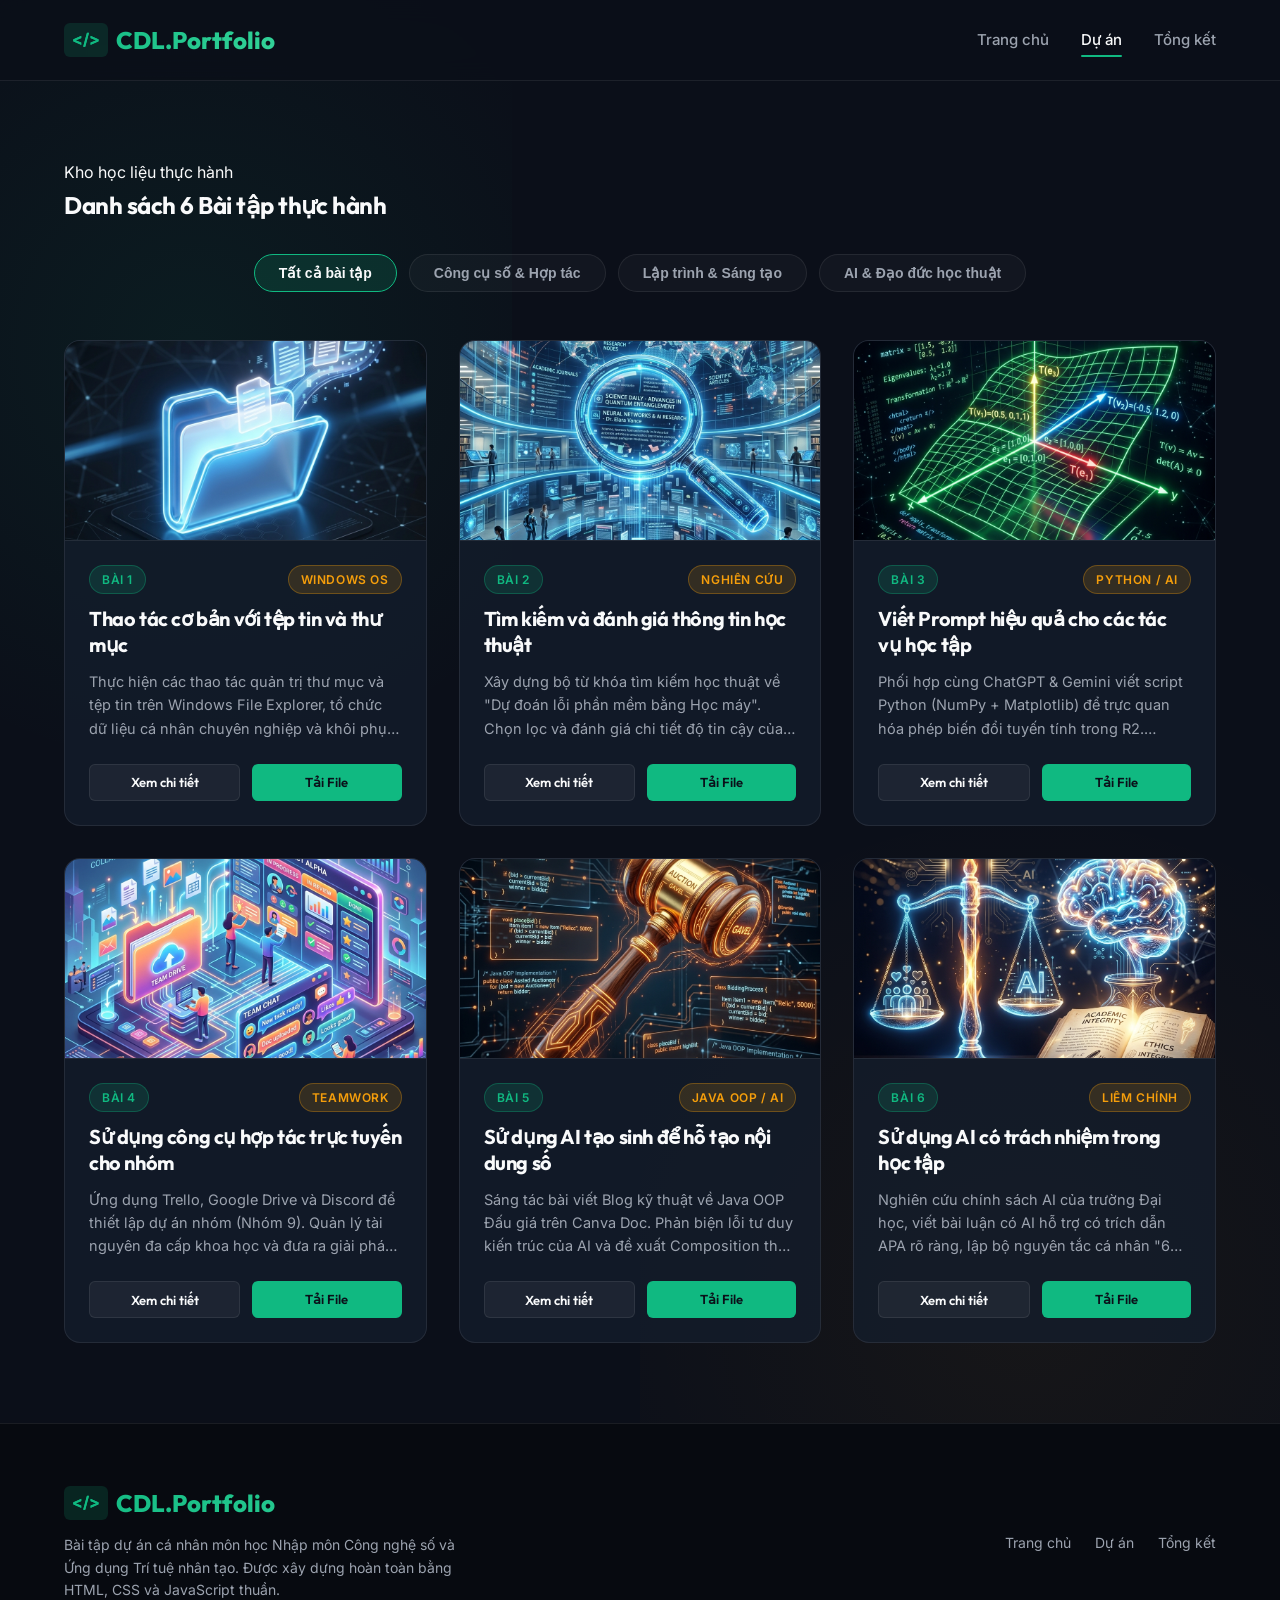
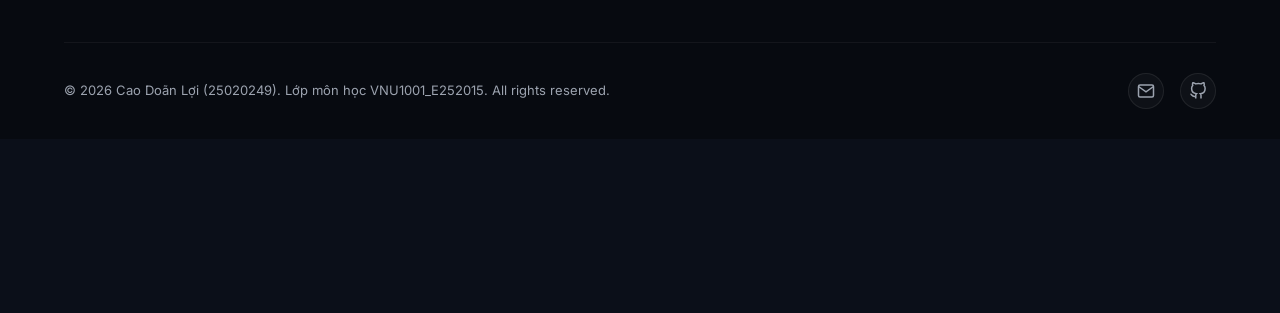
==== projects.html @ 329a2238 "Initial commit: Portfolio website" ====
<!DOCTYPE html>
<html lang="vi">
<head>
    <meta charset="UTF-8">
    <meta name="viewport" content="width=device-width, initial-scale=1.0">
    <title>Dự án & Bài tập thực hành | Cao Doãn Lợi</title>
    <meta name="description" content="Danh sách 6 bài tập thực hành môn Nhập môn Công nghệ số & Ứng dụng AI của sinh viên Cao Doãn Lợi. Xem tóm tắt quá trình, kết quả và tải file minh chứng.">
    <link rel="stylesheet" href="css/style.css">
    <link rel="stylesheet" href="css/responsive.css">
    <style>
        /* Specific Styles for Projects Page */
        .projects-header {
            padding: 60px 0 30px;
        }

        .filter-container {
            display: flex;
            justify-content: center;
            flex-wrap: wrap;
            gap: 12px;
            margin-bottom: 48px;
        }

        .filter-btn {
            background: rgba(255, 255, 255, 0.03);
            border: 1px solid var(--border-color);
            color: var(--text-muted);
            padding: 10px 24px;
            border-radius: 30px;
            font-size: 14px;
            font-weight: 600;
            cursor: pointer;
            transition: var(--transition-smooth);
        }

        .filter-btn:hover, .filter-btn.active {
            color: var(--text-main);
            background: var(--color-primary-glow);
            border-color: var(--color-primary);
        }

        .project-grid {
            margin-bottom: 60px;
        }

        .project-card {
            background: var(--bg-card);
            border: 1px solid var(--border-color);
            border-radius: 16px;
            overflow: hidden;
            display: flex;
            flex-direction: column;
            height: 100%;
            transition: var(--transition-smooth);
        }

        .project-card:hover {
            transform: translateY(-8px);
            border-color: rgba(255, 255, 255, 0.15);
            box-shadow: var(--shadow-premium);
        }

        .project-img-box {
            position: relative;
            width: 100%;
            height: 200px;
            overflow: hidden;
            border-bottom: 1px solid var(--border-color);
        }

        .project-img {
            width: 100%;
            height: 100%;
            object-fit: cover;
            transition: var(--transition-smooth);
        }

        .project-card:hover .project-img {
            transform: scale(1.05);
        }

        .project-body {
            padding: 24px;
            display: flex;
            flex-direction: column;
            flex-grow: 1;
        }

        .project-meta {
            display: flex;
            align-items: center;
            justify-content: space-between;
            margin-bottom: 12px;
        }

        .project-title {
            font-size: 20px;
            margin-bottom: 12px;
            line-height: 1.3;
        }

        .project-desc {
            color: var(--text-muted);
            font-size: 14.5px;
            margin-bottom: 24px;
            flex-grow: 1;
            display: -webkit-box;
            -webkit-line-clamp: 3;
            -webkit-box-orient: vertical;
            overflow: hidden;
        }

        .project-actions {
            display: flex;
            gap: 12px;
            margin-top: auto;
        }

        .project-actions .btn {
            flex: 1;
        }
    </style>
</head>
<body>

    <!-- Header / Nav -->
    <header class="header" id="header">
        <div class="container nav-container">
            <a href="index.html" class="logo">CDL.Portfolio</a>
            <button class="nav-toggle" id="navToggle" aria-label="Toggle Menu">
                <span></span>
                <span></span>
                <span></span>
            </button>
            <ul class="nav-menu" id="navMenu">
                <li><a href="index.html" class="nav-link">Trang chủ</a></li>
                <li><a href="projects.html" class="nav-link active">Dự án</a></li>
                <li><a href="reflection.html" class="nav-link">Tổng kết</a></li>
            </ul>
        </div>
    </header>

    <!-- Main Content -->
    <main>
        
        <!-- Header Section -->
        <section class="projects-header reveal active">
            <div class="container">
                <div class="section-header">
                    <span class="section-subtitle">Kho học liệu thực hành</span>
                    <h1 class="section-title">Danh sách 6 Bài tập thực hành</h1>
                </div>
            </div>
        </section>

        <!-- Projects Grid Section -->
        <section class="project-grid reveal active">
            <div class="container">
                
                <!-- Category Filter -->
                <div class="filter-container">
                    <button class="filter-btn active" data-filter="all">Tất cả bài tập</button>
                    <button class="filter-btn" data-filter="tools">Công cụ số & Hợp tác</button>
                    <button class="filter-btn" data-filter="programming">Lập trình & Sáng tạo</button>
                    <button class="filter-btn" data-filter="ai-ethics">AI & Đạo đức học thuật</button>
                </div>

                <!-- Projects Grid -->
                <div class="grid-3" id="projectsContainer">
                    
                    <!-- Card 1 -->
                    <div class="project-card" data-category="tools">
                        <div class="project-img-box">
                            <img src="assets/project-thumbnails/project1.png" alt="Thao tác tệp tin và thư mục" class="project-img">
                        </div>
                        <div class="project-body">
                            <div class="project-meta">
                                <span class="badge">Bài 1</span>
                                <span class="badge badge-secondary">Windows OS</span>
                            </div>
                            <h2 class="project-title">Thao tác cơ bản với tệp tin và thư mục</h2>
                            <p class="project-desc">Thực hiện các thao tác quản trị thư mục và tệp tin trên Windows File Explorer, tổ chức dữ liệu cá nhân chuyên nghiệp và khôi phục tệp từ Recycle Bin.</p>
                            <div class="project-actions">
                                <button class="btn btn-secondary btn-sm open-modal-btn" data-project="1">Xem chi tiết</button>
                                <a href="BT Cần nộp/BaiTap1_25020249_CaoDoanLoi.pdf" target="_blank" class="btn btn-primary btn-sm">Tải File</a>
                            </div>
                        </div>
                    </div>
                    
                    <!-- Card 2 -->
                    <div class="project-card" data-category="ai-ethics">
                        <div class="project-img-box">
                            <img src="assets/project-thumbnails/project2.png" alt="Tìm kiếm và đánh giá thông tin học thuật" class="project-img">
                        </div>
                        <div class="project-body">
                            <div class="project-meta">
                                <span class="badge">Bài 2</span>
                                <span class="badge badge-secondary">Nghiên cứu</span>
                            </div>
                            <h2 class="project-title">Tìm kiếm và đánh giá thông tin học thuật</h2>
                            <p class="project-desc">Xây dựng bộ từ khóa tìm kiếm học thuật về "Dự đoán lỗi phần mềm bằng Học máy". Chọn lọc và đánh giá chi tiết độ tin cậy của 11 tài liệu uy tín thuộc IEEE và ACM.</p>
                            <div class="project-actions">
                                <button class="btn btn-secondary btn-sm open-modal-btn" data-project="2">Xem chi tiết</button>
                                <a href="BT Cần nộp/Week3.4_Bai2_25020249_CaoDoanLoi.docx" download class="btn btn-primary btn-sm">Tải File</a>
                            </div>
                        </div>
                    </div>
                    
                    <!-- Card 3 -->
                    <div class="project-card" data-category="programming">
                        <div class="project-img-box">
                            <img src="assets/project-thumbnails/project3.png" alt="Viết Prompt hiệu quả cho các tác vụ học tập" class="project-img">
                        </div>
                        <div class="project-body">
                            <div class="project-meta">
                                <span class="badge">Bài 3</span>
                                <span class="badge badge-secondary">Python / AI</span>
                            </div>
                            <h2 class="project-title">Viết Prompt hiệu quả cho các tác vụ học tập</h2>
                            <p class="project-desc">Phối hợp cùng ChatGPT & Gemini viết script Python (NumPy + Matplotlib) để trực quan hóa phép biến đổi tuyến tính trong R2. Debug lỗi méo tỷ lệ khung hình đồ thị.</p>
                            <div class="project-actions">
                                <button class="btn btn-secondary btn-sm open-modal-btn" data-project="3">Xem chi tiết</button>
                                <a href="BT Cần nộp/Week5_6_Bai3_25020249_CaoDoanLoi.docx" download class="btn btn-primary btn-sm">Tải File</a>
                            </div>
                        </div>
                    </div>
                    
                    <!-- Card 4 -->
                    <div class="project-card" data-category="tools">
                        <div class="project-img-box">
                            <img src="assets/project-thumbnails/project4.png" alt="Sử dụng công cụ hợp tác trực tuyến cho dự án nhóm" class="project-img">
                        </div>
                        <div class="project-body">
                            <div class="project-meta">
                                <span class="badge">Bài 4</span>
                                <span class="badge badge-secondary">Teamwork</span>
                            </div>
                            <h2 class="project-title">Sử dụng công cụ hợp tác trực tuyến cho nhóm</h2>
                            <p class="project-desc">Ứng dụng Trello, Google Drive và Discord để thiết lập dự án nhóm (Nhóm 9). Quản lý tài nguyên đa cấp khoa học và đưa ra giải pháp giải quyết xung đột nhóm.</p>
                            <div class="project-actions">
                                <button class="btn btn-secondary btn-sm open-modal-btn" data-project="4">Xem chi tiết</button>
                                <a href="BT Cần nộp/Week7_8_Bai3_25020249_CaoDoanLoi.docx" download class="btn btn-primary btn-sm">Tải File</a>
                            </div>
                        </div>
                    </div>
                    
                    <!-- Card 5 -->
                    <div class="project-card" data-category="programming">
                        <div class="project-img-box">
                            <img src="assets/project-thumbnails/project5.png" alt="Sử dụng AI tạo sinh để hỗ trợ sáng tạo nội dung" class="project-img">
                        </div>
                        <div class="project-body">
                            <div class="project-meta">
                                <span class="badge">Bài 5</span>
                                <span class="badge badge-secondary">Java OOP / AI</span>
                            </div>
                            <h2 class="project-title">Sử dụng AI tạo sinh để hỗ tạo nội dung số</h2>
                            <p class="project-desc">Sáng tác bài viết Blog kỹ thuật về Java OOP Đấu giá trên Canva Doc. Phản biện lỗi tư duy kiến trúc của AI và đề xuất Composition thay vì Inheritance.</p>
                            <div class="project-actions">
                                <button class="btn btn-secondary btn-sm open-modal-btn" data-project="5">Xem chi tiết</button>
                                <a href="BT Cần nộp/Week9_10_Bai2_25020249_CaoDoanLoi.docx" download class="btn btn-primary btn-sm">Tải File</a>
                            </div>
                        </div>
                    </div>
                    
                    <!-- Card 6 -->
                    <div class="project-card" data-category="ai-ethics">
                        <div class="project-img-box">
                            <img src="assets/project-thumbnails/project6.png" alt="Sử dụng AI có trách nhiệm trong học tập và nghiên cứu" class="project-img">
                        </div>
                        <div class="project-body">
                            <div class="project-meta">
                                <span class="badge">Bài 6</span>
                                <span class="badge badge-secondary">Liêm chính</span>
                            </div>
                            <h2 class="project-title">Sử dụng AI có trách nhiệm trong học tập</h2>
                            <p class="project-desc">Nghiên cứu chính sách AI của trường Đại học, viết bài luận có AI hỗ trợ có trích dẫn APA rõ ràng, lập bộ nguyên tắc cá nhân "6 Không - 6 Có" khi dùng AI.</p>
                            <div class="project-actions">
                                <button class="btn btn-secondary btn-sm open-modal-btn" data-project="6">Xem chi tiết</button>
                                <a href="BT Cần nộp/Week11_12_Bai4_25020249_CaoDoanLoi.docx" download class="btn btn-primary btn-sm">Tải File</a>
                            </div>
                        </div>
                    </div>

                </div>
            </div>
        </section>

    </main>

    <!-- Modal Popup Container -->
    <div class="modal" id="projectModal">
        <div class="modal-content">
            <button class="modal-close" id="modalClose" aria-label="Close Modal">
                <svg width="20" height="20" viewBox="0 0 24 24" fill="none" stroke="currentColor" stroke-width="2"><line x1="18" y1="6" x2="6" y2="18"></line><line x1="6" y1="6" x2="18" y2="18"></line></svg>
            </button>
            <div class="modal-body" id="modalBody">
                <!-- Content injected dynamically via main.js -->
            </div>
        </div>
    </div>

    <!-- Footer -->
    <footer class="footer">
        <div class="container">
            <div class="footer-content">
                <div class="footer-logo-desc">
                    <a href="index.html" class="logo">CDL.Portfolio</a>
                    <p class="footer-desc">
                        Bài tập dự án cá nhân môn học Nhập môn Công nghệ số và Ứng dụng Trí tuệ nhân tạo. Được xây dựng hoàn toàn bằng HTML, CSS và JavaScript thuần.
                    </p>
                </div>
                <div class="footer-links">
                    <a href="index.html" class="footer-link">Trang chủ</a>
                    <a href="projects.html" class="footer-link">Dự án</a>
                    <a href="reflection.html" class="footer-link">Tổng kết</a>
                </div>
            </div>
            <div class="footer-bottom">
                <p>&copy; 2026 Cao Doãn Lợi (25020249). Lớp môn học VNU1001_E252015. All rights reserved.</p>
                <div class="footer-socials">
                    <a href="mailto:25020249@vnu.edu.vn" class="social-icon" title="Email VNU"><svg width="18" height="18" viewBox="0 0 24 24" fill="none" stroke="currentColor" stroke-width="2"><path d="M4 4h16c1.1 0 2 .9 2 2v12c0 1.1-.9 2-2 2H4c-1.1 0-2-.9-2-2V6c0-1.1.9-2 2-2z"></path><polyline points="22,6 12,13 2,6"></polyline></svg></a>
                    <a href="https://github.com/lloi-caoo" target="_blank" class="social-icon" title="Github"><svg width="18" height="18" viewBox="0 0 24 24" fill="none" stroke="currentColor" stroke-width="2"><path d="M9 19c-5 1.5-5-2.5-7-3m14 6v-3.87a3.37 3.37 0 0 0-.94-2.61c3.14-.35 6.44-1.54 6.44-7A5.44 5.44 0 0 0 20 4.77 5.07 5.07 0 0 0 19.91 1S18.73.65 16 2.48a13.38 13.38 0 0 0-7 0C6.27.65 5.09 1 5.09 1A5.07 5.07 0 0 0 5 4.77a5.44 5.44 0 0 0-1.5 3.78c0 5.42 3.3 6.61 6.44 7A3.37 3.37 0 0 0 9 18.13V22"></path></svg></a>
                </div>
            </div>
        </div>
    </footer>

    <script src="js/main.js"></script>
    <script>
        // Trigger reveal animation on load
        window.addEventListener('DOMContentLoaded', () => {
            const reveals = document.querySelectorAll('.reveal');
            reveals.forEach(el => el.classList.add('active'));
        });
    </script>
</body>
</html>
---- css/style.css ----
@import url('https://fonts.googleapis.com/css2?family=Inter:wght@300;400;500;600;700&family=Outfit:wght@300;400;500;600;700;800&display=swap');

:root {
    --bg-main: #0b0f19;
    --bg-surface: #111827;
    --bg-card: rgba(21, 30, 46, 0.7);
    --border-color: rgba(255, 255, 255, 0.08);
    --color-primary: #10b981; /* Emerald */
    --color-primary-glow: rgba(16, 185, 129, 0.15);
    --color-secondary: #f59e0b; /* Amber */
    --color-secondary-glow: rgba(245, 158, 11, 0.15);
    --text-main: #f9fafb;
    --text-muted: #9ca3af;
    --font-heading: 'Outfit', sans-serif;
    --font-body: 'Inter', sans-serif;
    --transition-smooth: all 0.3s cubic-bezier(0.4, 0, 0.2, 1);
    --shadow-premium: 0 10px 30px -10px rgba(0, 0, 0, 0.5);
    --shadow-glow: 0 0 20px rgba(16, 185, 129, 0.2);
}

* {
    margin: 0;
    padding: 0;
    box-sizing: border-box;
}

html {
    scroll-behavior: smooth;
    overflow-x: hidden;
}

body {
    background-color: var(--bg-main);
    color: var(--text-main);
    font-family: var(--font-body);
    line-height: 1.6;
    overflow-x: hidden;
    position: relative;
}

/* Background Gradients */
body::before {
    content: '';
    position: absolute;
    top: -10%;
    left: -10%;
    width: 50%;
    height: 60%;
    background: radial-gradient(circle, rgba(16, 185, 129, 0.08) 0%, transparent 70%);
    z-index: -1;
    pointer-events: none;
}

body::after {
    content: '';
    position: absolute;
    bottom: -10%;
    right: -10%;
    width: 60%;
    height: 70%;
    background: radial-gradient(circle, rgba(245, 158, 11, 0.05) 0%, transparent 70%);
    z-index: -1;
    pointer-events: none;
}

/* Custom Scrollbar */
::-webkit-scrollbar {
    width: 8px;
}
::-webkit-scrollbar-track {
    background: var(--bg-main);
}
::-webkit-scrollbar-thumb {
    background: #1f2937;
    border-radius: 4px;
}
::-webkit-scrollbar-thumb:hover {
    background: var(--color-primary);
}

/* Typography */
h1, h2, h3, h4, h5, h6 {
    font-family: var(--font-heading);
    font-weight: 700;
    letter-spacing: -0.02em;
    color: var(--text-main);
}

a {
    color: inherit;
    text-decoration: none;
    transition: var(--transition-smooth);
}

/* Container */
.container {
    max-width: 1200px;
    margin: 0 auto;
    padding: 0 24px;
}

/* Header & Navbar */
.header {
    position: fixed;
    top: 0;
    left: 0;
    width: 100%;
    z-index: 1000;
    background: rgba(11, 15, 25, 0.75);
    backdrop-filter: blur(12px);
    -webkit-backdrop-filter: blur(12px);
    border-bottom: 1px solid var(--border-color);
    transition: var(--transition-smooth);
}

.header.scrolled {
    padding: 12px 0;
    background: rgba(11, 15, 25, 0.9);
    box-shadow: var(--shadow-premium);
}

.nav-container {
    display: flex;
    justify-content: space-between;
    align-items: center;
    height: 80px;
    transition: var(--transition-smooth);
}

.header.scrolled .nav-container {
    height: 60px;
}

.logo {
    font-family: var(--font-heading);
    font-size: 24px;
    font-weight: 800;
    background: linear-gradient(135deg, var(--color-primary) 0%, #34d399 100%);
    -webkit-background-clip: text;
    -webkit-text-fill-color: transparent;
    display: flex;
    align-items: center;
    gap: 8px;
}

.logo::before {
    content: '</>';
    font-family: var(--font-body);
    font-size: 16px;
    font-weight: 700;
    color: var(--color-primary);
    background: var(--color-primary-glow);
    padding: 4px 8px;
    border-radius: 6px;
    -webkit-text-fill-color: var(--color-primary);
}

.nav-menu {
    display: flex;
    list-style: none;
    gap: 32px;
}

.nav-link {
    font-size: 15px;
    font-weight: 500;
    color: var(--text-muted);
    position: relative;
    padding: 8px 0;
}

.nav-link:hover, .nav-link.active {
    color: var(--text-main);
}

.nav-link::after {
    content: '';
    position: absolute;
    bottom: 0;
    left: 0;
    width: 0;
    height: 2px;
    background: var(--color-primary);
    transition: var(--transition-smooth);
    border-radius: 2px;
}

.nav-link:hover::after, .nav-link.active::after {
    width: 100%;
}

.nav-toggle {
    display: none;
    background: none;
    border: none;
    cursor: pointer;
    padding: 4px;
}

.nav-toggle span {
    display: block;
    width: 24px;
    height: 2px;
    background-color: var(--text-main);
    margin: 6px 0;
    transition: var(--transition-smooth);
}

/* Buttons */
.btn {
    display: inline-flex;
    align-items: center;
    justify-content: center;
    gap: 8px;
    padding: 12px 28px;
    border-radius: 8px;
    font-family: var(--font-heading);
    font-weight: 600;
    font-size: 15px;
    cursor: pointer;
    transition: var(--transition-smooth);
    border: none;
}

.btn-primary {
    background: var(--color-primary);
    color: #0b0f19;
}

.btn-primary:hover {
    background: #34d399;
    box-shadow: var(--shadow-glow);
    transform: translateY(-2px);
}

.btn-secondary {
    background: rgba(255, 255, 255, 0.05);
    color: var(--text-main);
    border: 1px solid var(--border-color);
}

.btn-secondary:hover {
    background: rgba(255, 255, 255, 0.1);
    transform: translateY(-2px);
    border-color: rgba(255, 255, 255, 0.2);
}

.btn-sm {
    padding: 8px 16px;
    font-size: 13px;
    border-radius: 6px;
}

/* Badge */
.badge {
    display: inline-block;
    padding: 4px 12px;
    background: var(--color-primary-glow);
    color: var(--color-primary);
    border: 1px solid rgba(16, 185, 129, 0.3);
    border-radius: 30px;
    font-size: 12px;
    font-weight: 600;
    text-transform: uppercase;
    letter-spacing: 0.05em;
}

.badge-secondary {
    background: var(--color-secondary-glow);
    color: var(--color-secondary);
    border: 1px solid rgba(245, 158, 11, 0.3);
}

/* Main Layout Padding */
main {
    padding-top: 100px;
}

/* Footer */
.footer {
    background: #070a10;
    border-top: 1px solid var(--border-color);
    padding: 60px 0 30px;
    margin-top: 80px;
}

.footer-content {
    display: flex;
    justify-content: space-between;
    align-items: center;
    flex-wrap: wrap;
    gap: 24px;
    margin-bottom: 40px;
}

.footer-logo-desc {
    max-width: 400px;
}

.footer-desc {
    color: var(--text-muted);
    font-size: 14px;
    margin-top: 12px;
}

.footer-links {
    display: flex;
    gap: 24px;
}

.footer-link {
    color: var(--text-muted);
    font-size: 14px;
}

.footer-link:hover {
    color: var(--color-primary);
}

.footer-bottom {
    display: flex;
    justify-content: space-between;
    align-items: center;
    border-top: 1px solid rgba(255, 255, 255, 0.05);
    padding-top: 30px;
    font-size: 13px;
    color: var(--text-muted);
}

.footer-socials {
    display: flex;
    gap: 16px;
}

.social-icon {
    display: flex;
    align-items: center;
    justify-content: center;
    width: 36px;
    height: 36px;
    background: rgba(255, 255, 255, 0.03);
    border: 1px solid var(--border-color);
    border-radius: 50px;
    color: var(--text-muted);
}

.social-icon:hover {
    color: var(--color-primary);
    background: var(--color-primary-glow);
    border-color: var(--color-primary);
    transform: translateY(-2px);
}

/* Modal Popup */
.modal {
    position: fixed;
    top: 0;
    left: 0;
    width: 100%;
    height: 100%;
    z-index: 2000;
    background: rgba(7, 10, 16, 0.85);
    backdrop-filter: blur(8px);
    display: flex;
    align-items: center;
    justify-content: center;
    opacity: 0;
    pointer-events: none;
    transition: var(--transition-smooth);
}

.modal.active {
    opacity: 1;
    pointer-events: all;
}

.modal-content {
    background: var(--bg-surface);
    border: 1px solid var(--border-color);
    border-radius: 16px;
    width: 90%;
    max-width: 800px;
    max-height: 85vh;
    overflow-y: auto;
    position: relative;
    box-shadow: var(--shadow-premium);
    transform: scale(0.9);
    transition: var(--transition-smooth);
    padding: 32px;
}

.modal.active .modal-content {
    transform: scale(1);
}

.modal-close {
    position: absolute;
    top: 20px;
    right: 20px;
    background: rgba(255, 255, 255, 0.05);
    border: 1px solid var(--border-color);
    width: 36px;
    height: 36px;
    border-radius: 50%;
    display: flex;
    align-items: center;
    justify-content: center;
    cursor: pointer;
    color: var(--text-muted);
    transition: var(--transition-smooth);
}

.modal-close:hover {
    color: var(--text-main);
    background: rgba(255, 255, 255, 0.1);
}

.modal-body {
    margin-top: 16px;
}

.modal-header-desc {
    display: flex;
    align-items: center;
    gap: 12px;
    margin-bottom: 8px;
}

.modal-title {
    font-size: 28px;
    line-height: 1.3;
}

.modal-section {
    margin-top: 24px;
    border-top: 1px solid rgba(255, 255, 255, 0.05);
    padding-top: 20px;
}

.modal-section-title {
    font-size: 18px;
    color: var(--color-primary);
    margin-bottom: 12px;
    display: flex;
    align-items: center;
    gap: 8px;
}

.modal-section-title::before {
    content: '';
    display: inline-block;
    width: 6px;
    height: 6px;
    background: var(--color-primary);
    border-radius: 50%;
}

.modal-file-list {
    margin-left: 20px;
    margin-bottom: 16px;
}

.modal-file-item {
    font-size: 14px;
    margin-bottom: 6px;
    color: var(--text-muted);
}

.code-snippet {
    background: #090c15;
    border: 1px solid rgba(255, 255, 255, 0.05);
    border-radius: 8px;
    padding: 16px;
    font-family: monospace;
    font-size: 13.5px;
    color: #e5e7eb;
    overflow-x: auto;
    margin: 12px 0;
}

.table-responsive {
    width: 100%;
    overflow-x: auto;
    margin: 16px 0;
    border: 1px solid var(--border-color);
    border-radius: 8px;
}

.modal-table {
    width: 100%;
    border-collapse: collapse;
    font-size: 13.5px;
    text-align: left;
}

.modal-table th, .modal-table td {
    padding: 12px 16px;
    border-bottom: 1px solid rgba(255, 255, 255, 0.05);
}

.modal-table th {
    background: rgba(255, 255, 255, 0.02);
    color: var(--text-main);
    font-weight: 600;
}

.modal-table tr:last-child td {
    border-bottom: none;
}

.modal-table td {
    color: var(--text-muted);
}

.modal-img-container {
    width: 100%;
    border-radius: 8px;
    overflow: hidden;
    margin: 16px 0;
    border: 1px solid var(--border-color);
}

.modal-img {
    width: 100%;
    height: auto;
    display: block;
}

/* CSS Grid layout standard for pages */
.grid-2 {
    display: grid;
    grid-template-columns: repeat(2, 1fr);
    gap: 48px;
    align-items: center;
}

.grid-3 {
    display: grid;
    grid-template-columns: repeat(3, 1fr);
    gap: 32px;
}

/* Animations helper */
.reveal {
    opacity: 0;
    transform: translateY(30px);
    transition: opacity 0.8s ease, transform 0.8s ease;
}

.reveal.active {
    opacity: 1;
    transform: translateY(0);
}

/* Proof Gallery for Modal */
.proof-gallery {
    display: grid;
    grid-template-columns: repeat(2, 1fr);
    gap: 16px;
    margin: 16px 0;
}

.proof-item {
    background: rgba(255, 255, 255, 0.02);
    border: 1px solid var(--border-color);
    border-radius: 8px;
    overflow: hidden;
    display: flex;
    flex-direction: column;
    transition: var(--transition-smooth);
}

.proof-item:hover {
    border-color: rgba(255, 255, 255, 0.15);
    transform: scale(1.02);
}

.proof-img-container {
    width: 100%;
    height: 180px;
    overflow: hidden;
    border-bottom: 1px solid var(--border-color);
}

.proof-img-container img {
    width: 100%;
    height: 100%;
    object-fit: cover;
}

.proof-caption {
    font-size: 13px;
    color: var(--text-muted);
    padding: 8px 12px;
    text-align: center;
    background: rgba(0, 0, 0, 0.2);
    flex-grow: 1;
    display: flex;
    align-items: center;
    justify-content: center;
}

@media (max-width: 600px) {
    .proof-gallery {
        grid-template-columns: 1fr;
    }
    .proof-img-container {
        height: 150px;
    }
}

/* Original Docx Content Formatting */
.docx-original-content {
    color: var(--text-muted);
    font-size: 14.5px;
    line-height: 1.7;
    text-align: justify;
}

.docx-original-content p {
    margin-bottom: 16px;
}

.docx-original-content h1, 
.docx-original-content h2, 
.docx-original-content h3, 
.docx-original-content h4 {
    color: var(--text-main);
    margin-top: 28px;
    margin-bottom: 12px;
}

.docx-original-content h1 { font-size: 24px; border-bottom: 1px solid var(--border-color); padding-bottom: 8px; }
.docx-original-content h2 { font-size: 20px; color: var(--color-primary); }
.docx-original-content h3 { font-size: 17px; }
.docx-original-content h4 { font-size: 15px; }

.docx-original-content ul, 
.docx-original-content ol {
    margin-bottom: 16px;
    padding-left: 24px;
}

.docx-original-content li {
    margin-bottom: 8px;
}

.docx-original-content code {
    background: rgba(255, 255, 255, 0.05);
    padding: 2px 6px;
    border-radius: 4px;
    font-family: monospace;
    font-size: 13.5px;
    color: var(--color-secondary);
}

.docx-original-content a {
    color: var(--color-primary);
    text-decoration: underline;
}

.docx-original-content a:hover {
    color: #34d399;
}

/* PDF Page Container styles */
.pdf-viewer-container {
    display: flex;
    flex-direction: column;
    gap: 24px;
    align-items: center;
    background: rgba(0, 0, 0, 0.2);
    padding: 24px;
    border-radius: 12px;
    border: 1px solid var(--border-color);
}

.pdf-page-container {
    width: 100%;
    max-width: 680px;
    background-color: #ffffff;
    box-shadow: 0 4px 20px rgba(0, 0, 0, 0.4);
    border-radius: 4px;
    overflow: hidden;
    line-height: 0;
}

.pdf-page {
    width: 100%;
    height: auto;
    display: block;
    margin: 0 !important;
    border-radius: 0 !important;
    border: none !important;
}

/* Print Styles for PDF Generation */
@media print {
    :root {
        --bg-main: #0b0f19 !important;
        --bg-surface: #111827 !important;
        --bg-card: rgba(21, 30, 46, 0.9) !important;
        --text-main: #f9fafb !important;
        --text-muted: #9ca3af !important;
    }
    
    html, body {
        background-color: #0b0f19 !important;
        color: #f9fafb !important;
        -webkit-print-color-adjust: exact !important;
        print-color-adjust: exact !important;
    }
    
    * {
        -webkit-print-color-adjust: exact !important;
        print-color-adjust: exact !important;
    }
    
    @page {
        size: A4;
        margin: 0; /* Removes browser-added header/footer */
    }
    
    body {
        padding: 2cm 1.5cm; /* Custom margins inside the printed PDF page */
    }
    
    .header {
        position: absolute !important; /* Stop fixed position overlay issues */
        top: 0;
        left: 0;
        width: 100%;
    }
    
    .nav-toggle, .btn-primary svg {
        display: none !important; /* Hide interactive icons from print */
    }
    
    main {
        padding-top: 40px !important;
    }
    
    .footer {
        page-break-before: avoid;
    }
}
---- css/responsive.css ----
/* Responsive Design */

@media (max-width: 1024px) {
    .grid-2 {
        gap: 32px;
    }
    
    .grid-3 {
        grid-template-columns: repeat(2, 1fr);
        gap: 24px;
    }
}

@media (max-width: 768px) {
    /* Navbar Mobile */
    .nav-toggle {
        display: block;
        z-index: 1001;
    }

    .nav-menu {
        position: fixed;
        top: 0;
        right: -100%;
        width: 280px;
        height: 100vh;
        background: rgba(11, 15, 25, 0.95);
        backdrop-filter: blur(16px);
        -webkit-backdrop-filter: blur(16px);
        border-left: 1px solid var(--border-color);
        flex-direction: column;
        justify-content: center;
        align-items: center;
        gap: 40px;
        transition: var(--transition-smooth);
        box-shadow: var(--shadow-premium);
        z-index: 1000;
    }

    .nav-menu.active {
        right: 0;
    }

    .nav-toggle.active span:nth-child(1) {
        transform: rotate(45deg) translate(6px, 6px);
    }

    .nav-toggle.active span:nth-child(2) {
        opacity: 0;
    }

    .nav-toggle.active span:nth-child(3) {
        transform: rotate(-45deg) translate(5px, -5px);
    }

    /* Grid Adjustments */
    .grid-2 {
        grid-template-columns: 1fr;
        gap: 40px;
    }

    .grid-3 {
        grid-template-columns: 1fr;
        gap: 30px;
    }

    /* Modal Adjustments */
    .modal-content {
        padding: 24px 16px;
        width: 95%;
        max-height: 90vh;
    }

    .modal-title {
        font-size: 22px;
    }

    /* Footer Adjustments */
    .footer-content {
        flex-direction: column;
        align-items: flex-start;
        gap: 32px;
    }

    .footer-bottom {
        flex-direction: column;
        gap: 16px;
        align-items: flex-start;
        text-align: left;
    }
}

@media (max-width: 480px) {
    .container {
        padding: 0 16px;
    }

    main {
        padding-top: 80px;
    }

    .btn {
        width: 100%;
    }

    .btn-sm {
        width: auto;
    }
}
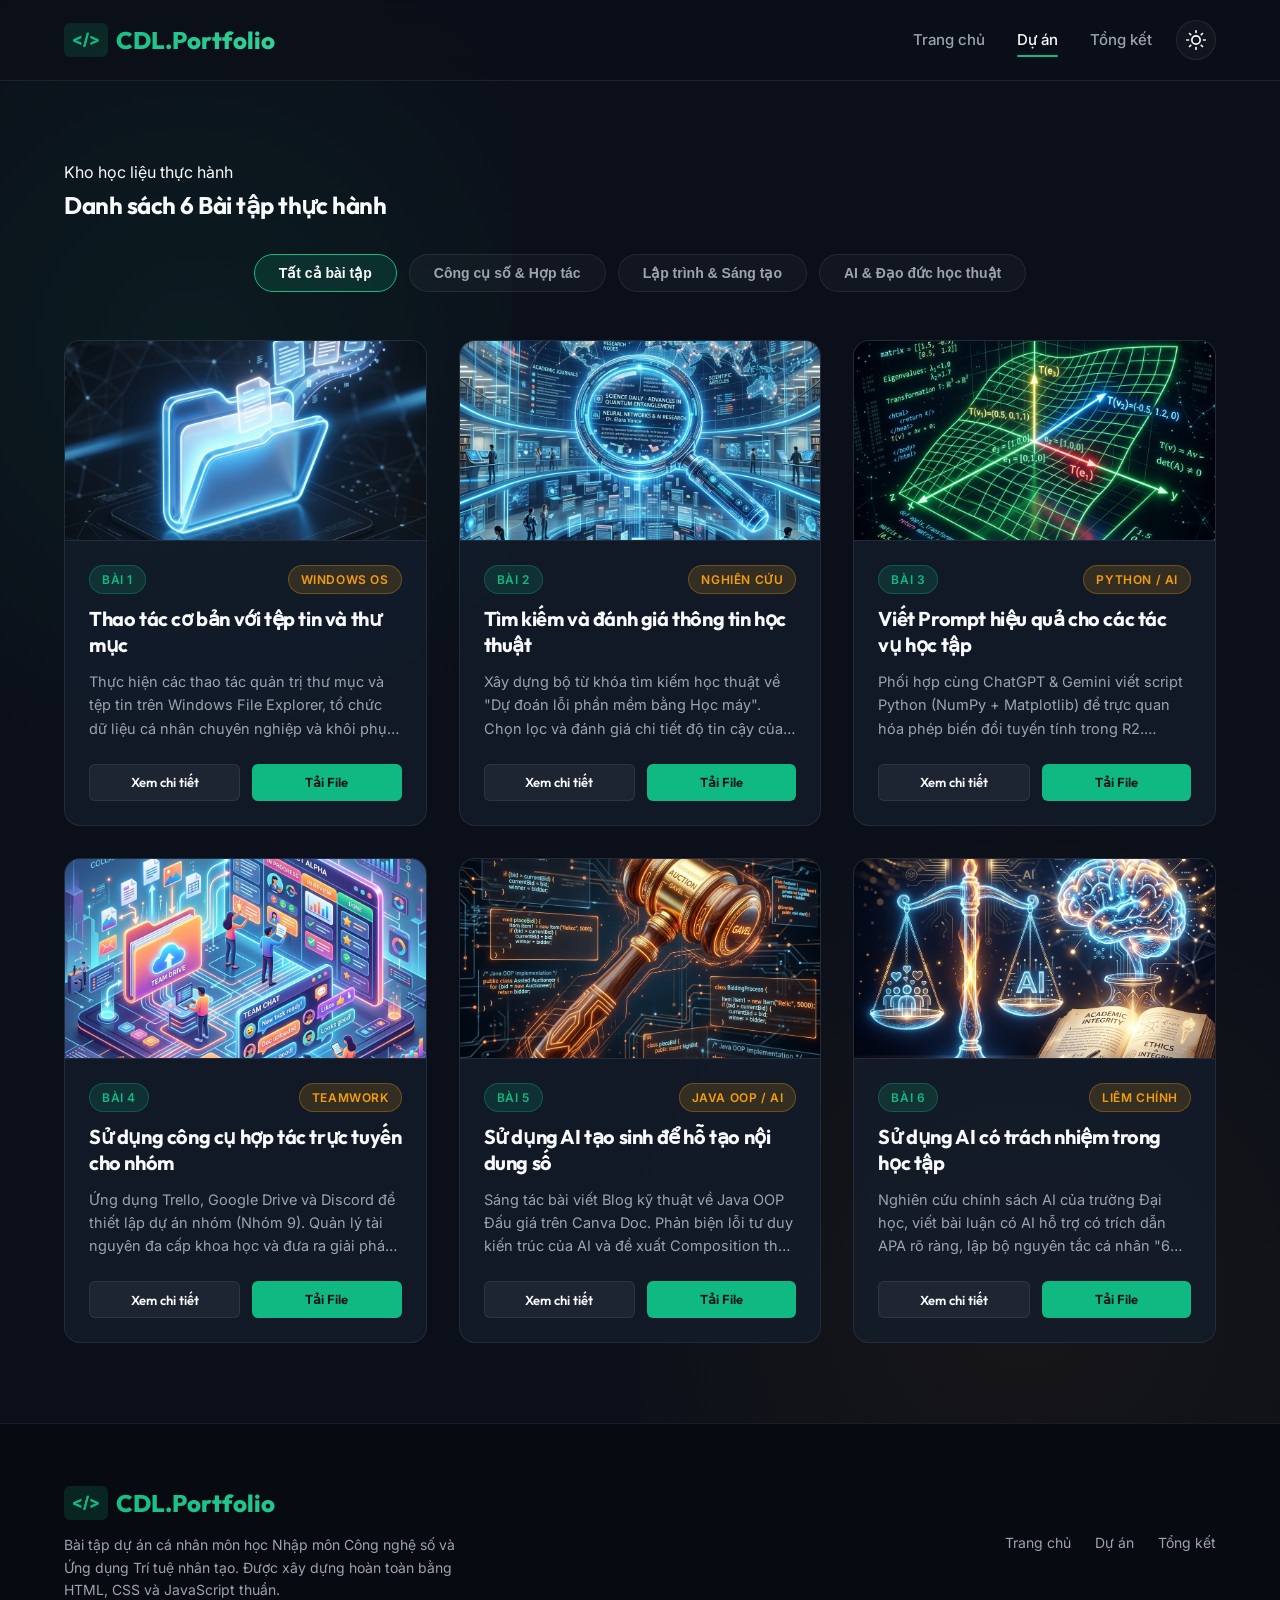
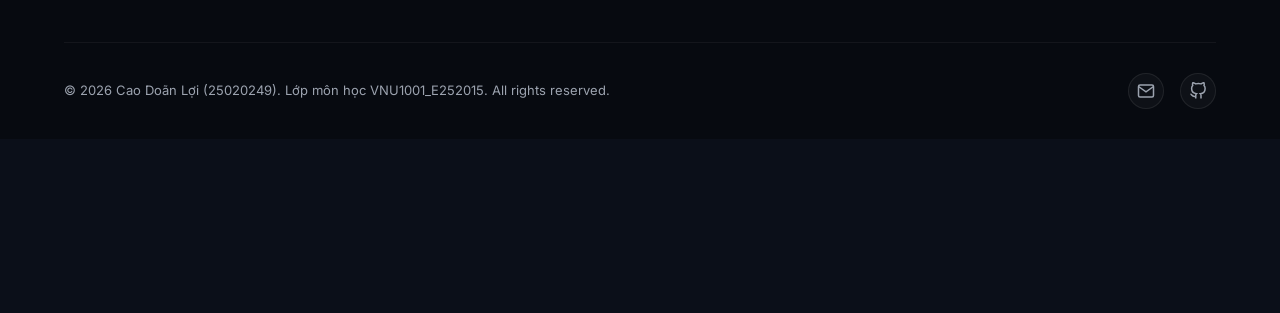
==== commit 1d2ae121: "update" ====
--- a/projects.html
+++ b/projects.html
@@ -120,6 +120,12 @@
             flex: 1;
         }
     </style>
+    <script>
+        // Apply theme immediately to prevent flashing
+        if (localStorage.getItem('theme') === 'light') {
+            document.documentElement.classList.add('light-theme');
+        }
+    </script>
 </head>
 <body>
 
@@ -127,16 +133,22 @@
     <header class="header" id="header">
         <div class="container nav-container">
             <a href="index.html" class="logo">CDL.Portfolio</a>
-            <button class="nav-toggle" id="navToggle" aria-label="Toggle Menu">
-                <span></span>
-                <span></span>
-                <span></span>
-            </button>
-            <ul class="nav-menu" id="navMenu">
-                <li><a href="index.html" class="nav-link">Trang chủ</a></li>
-                <li><a href="projects.html" class="nav-link active">Dự án</a></li>
-                <li><a href="reflection.html" class="nav-link">Tổng kết</a></li>
-            </ul>
+            <div class="nav-right">
+                <ul class="nav-menu" id="navMenu">
+                    <li><a href="index.html" class="nav-link">Trang chủ</a></li>
+                    <li><a href="projects.html" class="nav-link active">Dự án</a></li>
+                    <li><a href="reflection.html" class="nav-link">Tổng kết</a></li>
+                </ul>
+                <button class="theme-toggle" id="themeToggle" aria-label="Toggle Theme">
+                    <svg class="sun-icon" viewBox="0 0 24 24"><circle cx="12" cy="12" r="5"></circle><line x1="12" y1="1" x2="12" y2="3"></line><line x1="12" y1="21" x2="12" y2="23"></line><line x1="4.22" y1="4.22" x2="5.64" y2="5.64"></line><line x1="18.36" y1="18.36" x2="19.78" y2="19.78"></line><line x1="1" y1="12" x2="3" y2="12"></line><line x1="21" y1="12" x2="23" y2="12"></line><line x1="4.22" y1="19.78" x2="5.64" y2="18.36"></line><line x1="18.36" y1="5.64" x2="19.78" y2="4.22"></line></svg>
+                    <svg class="moon-icon" viewBox="0 0 24 24"><path d="M21 12.79A9 9 0 1 1 11.21 3 7 7 0 0 0 21 12.79z"></path></svg>
+                </button>
+                <button class="nav-toggle" id="navToggle" aria-label="Toggle Menu">
+                    <span></span>
+                    <span></span>
+                    <span></span>
+                </button>
+            </div>
         </div>
     </header>
 
--- a/css/style.css
+++ b/css/style.css
@@ -745,5 +745,146 @@
     }
 }
 
-
-
+/* Light Mode Theme */
+html.light-theme,
+body.light-theme {
+    --bg-main: #f3f4f6;
+    --bg-surface: #ffffff;
+    --bg-card: rgba(255, 255, 255, 0.8);
+    --border-color: rgba(0, 0, 0, 0.08);
+    --text-main: #1f2937;
+    --text-muted: #4b5563;
+    --shadow-premium: 0 10px 30px -10px rgba(0, 0, 0, 0.06);
+    --color-primary-glow: rgba(16, 185, 129, 0.08);
+    --color-secondary-glow: rgba(245, 158, 11, 0.08);
+}
+
+body.light-theme::before {
+    background: radial-gradient(circle, rgba(16, 185, 129, 0.05) 0%, transparent 70%);
+}
+
+body.light-theme::after {
+    background: radial-gradient(circle, rgba(245, 158, 11, 0.04) 0%, transparent 70%);
+}
+
+body.light-theme .header {
+    background: rgba(243, 244, 246, 0.8) !important;
+}
+
+body.light-theme .header.scrolled {
+    background: rgba(243, 244, 246, 0.95) !important;
+}
+
+body.light-theme .nav-menu {
+    background: rgba(243, 244, 246, 0.98) !important;
+}
+
+body.light-theme .btn-secondary {
+    background: rgba(0, 0, 0, 0.04);
+}
+
+body.light-theme .btn-secondary:hover {
+    background: rgba(0, 0, 0, 0.08);
+    border-color: rgba(0, 0, 0, 0.15);
+}
+
+body.light-theme .timeline::before {
+    background: rgba(0, 0, 0, 0.08) !important;
+}
+
+body.light-theme .timeline-dot {
+    background: var(--bg-main) !important;
+    border-color: rgba(0, 0, 0, 0.1) !important;
+}
+
+body.light-theme ::-webkit-scrollbar-track {
+    background: var(--bg-main);
+}
+
+body.light-theme ::-webkit-scrollbar-thumb {
+    background: #d1d5db;
+}
+
+body.light-theme ::-webkit-scrollbar-thumb:hover {
+    background: var(--color-primary);
+}
+
+/* Nav Right Wrapper & Theme Toggle button styles */
+.nav-right {
+    display: flex;
+    align-items: center;
+    gap: 24px;
+}
+
+.theme-toggle {
+    background: rgba(255, 255, 255, 0.03);
+    border: 1px solid var(--border-color);
+    width: 40px;
+    height: 40px;
+    border-radius: 50%;
+    display: flex;
+    align-items: center;
+    justify-content: center;
+    cursor: pointer;
+    color: var(--text-main);
+    transition: var(--transition-smooth);
+    position: relative;
+    overflow: hidden;
+}
+
+.theme-toggle:hover {
+    background: rgba(255, 255, 255, 0.08);
+    border-color: var(--color-primary);
+    transform: scale(1.05);
+}
+
+.theme-toggle svg {
+    width: 20px;
+    height: 20px;
+    fill: none;
+    stroke: currentColor;
+    stroke-width: 2;
+    stroke-linecap: round;
+    stroke-linejoin: round;
+    transition: var(--transition-smooth);
+    position: absolute;
+}
+
+body:not(.light-theme) .theme-toggle .sun-icon {
+    transform: translateY(0) rotate(0);
+    opacity: 1;
+}
+
+body:not(.light-theme) .theme-toggle .moon-icon {
+    transform: translateY(40px) rotate(90deg);
+    opacity: 0;
+}
+
+body.light-theme .theme-toggle .sun-icon {
+    transform: translateY(-40px) rotate(-90deg);
+    opacity: 0;
+}
+
+body.light-theme .theme-toggle .moon-icon {
+    transform: translateY(0) rotate(0);
+    opacity: 1;
+}
+
+body.light-theme .theme-toggle {
+    background: rgba(0, 0, 0, 0.03);
+    color: var(--text-main);
+}
+
+body.light-theme .theme-toggle:hover {
+    background: rgba(0, 0, 0, 0.06);
+}
+
+@media (max-width: 768px) {
+    .nav-right {
+        gap: 16px;
+    }
+}
+
+
+
+
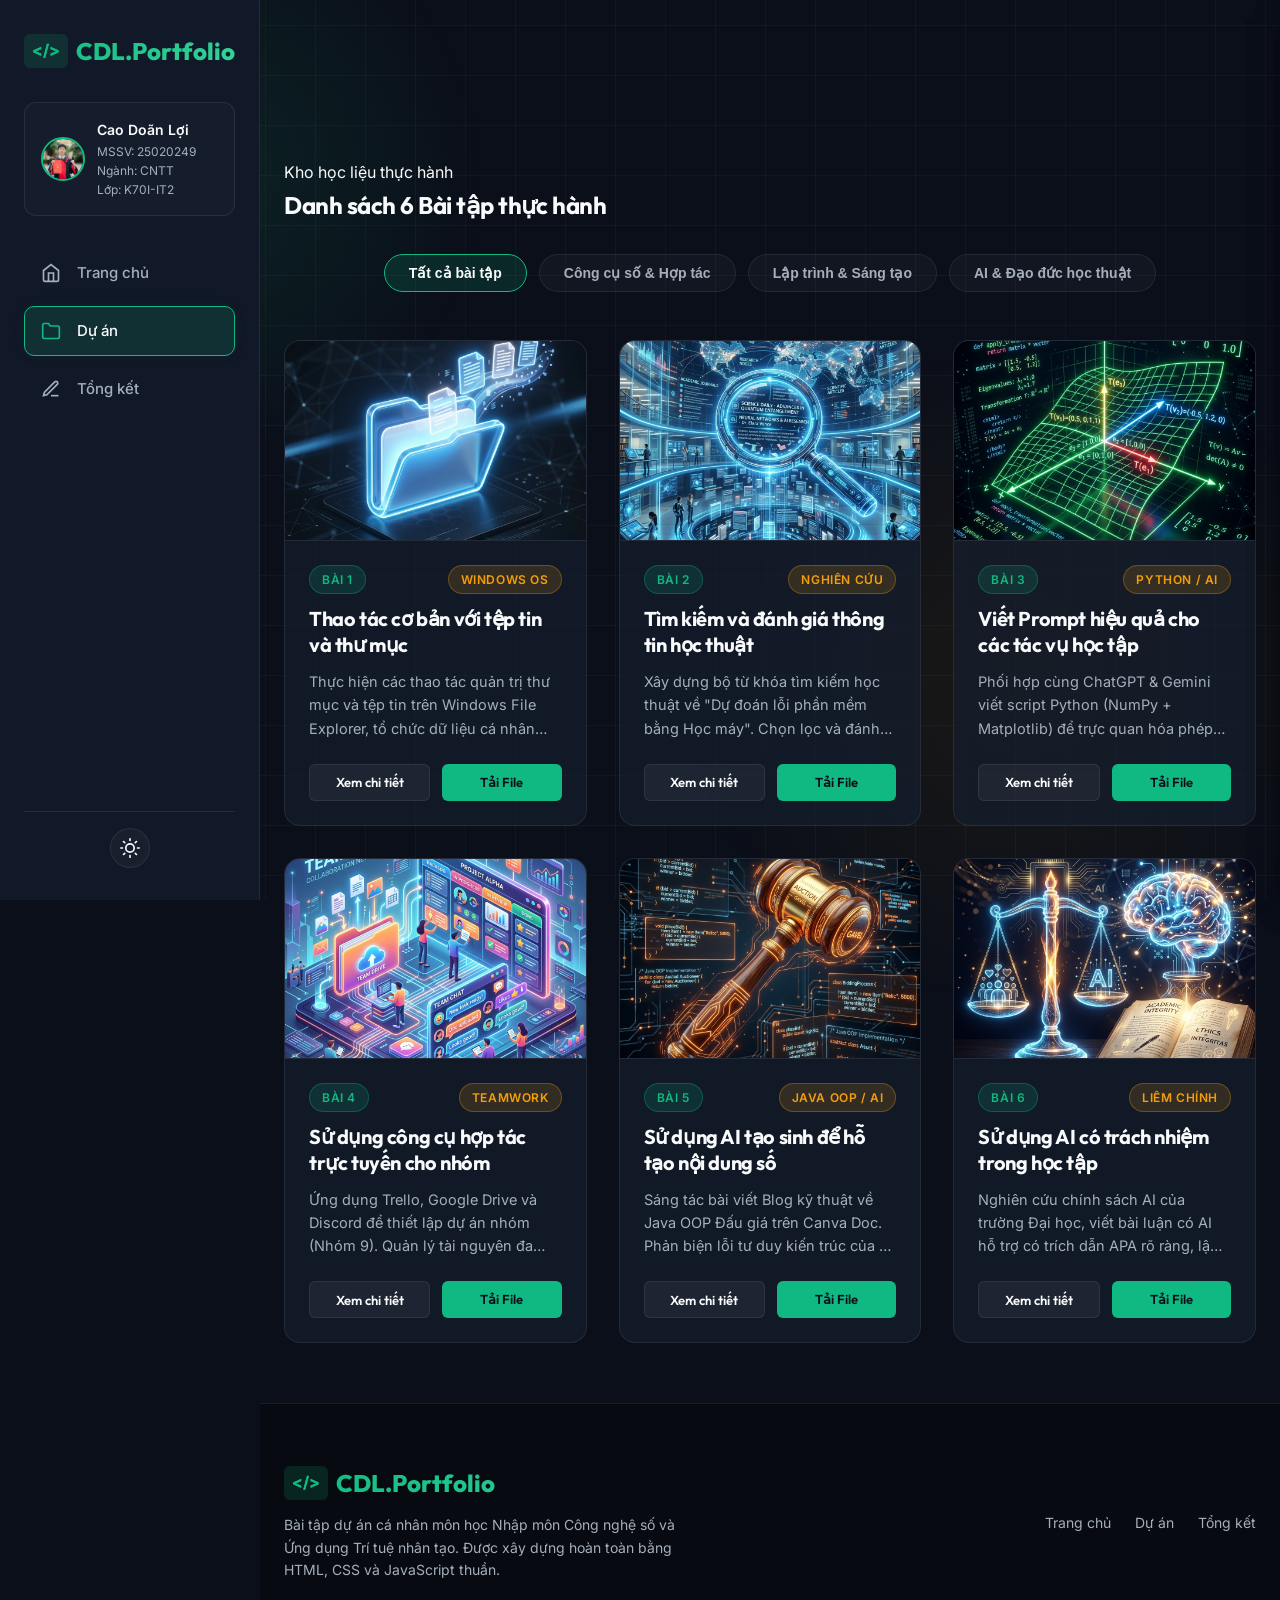
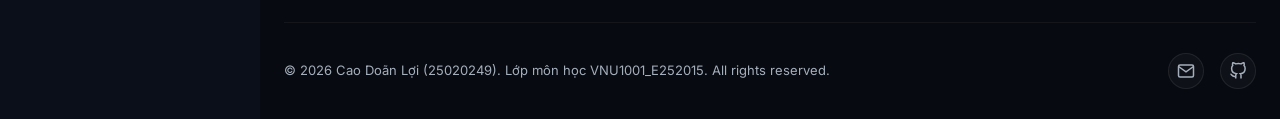
==== commit fd6ca68f: "Update" ====
--- a/projects.html
+++ b/projects.html
@@ -5,8 +5,8 @@
     <meta name="viewport" content="width=device-width, initial-scale=1.0">
     <title>Dự án & Bài tập thực hành | Cao Doãn Lợi</title>
     <meta name="description" content="Danh sách 6 bài tập thực hành môn Nhập môn Công nghệ số & Ứng dụng AI của sinh viên Cao Doãn Lợi. Xem tóm tắt quá trình, kết quả và tải file minh chứng.">
-    <link rel="stylesheet" href="css/style.css">
-    <link rel="stylesheet" href="css/responsive.css">
+    <link rel="stylesheet" href="css/style.css?v=1.4">
+    <link rel="stylesheet" href="css/responsive.css?v=1.4">
     <style>
         /* Specific Styles for Projects Page */
         .projects-header {
@@ -129,31 +129,78 @@
 </head>
 <body>
 
-    <!-- Header / Nav -->
-    <header class="header" id="header">
-        <div class="container nav-container">
+    <!-- Desktop Sidebar -->
+    <aside class="sidebar">
+        <div class="sidebar-brand">
             <a href="index.html" class="logo">CDL.Portfolio</a>
-            <div class="nav-right">
-                <ul class="nav-menu" id="navMenu">
-                    <li><a href="index.html" class="nav-link">Trang chủ</a></li>
-                    <li><a href="projects.html" class="nav-link active">Dự án</a></li>
-                    <li><a href="reflection.html" class="nav-link">Tổng kết</a></li>
-                </ul>
-                <button class="theme-toggle" id="themeToggle" aria-label="Toggle Theme">
-                    <svg class="sun-icon" viewBox="0 0 24 24"><circle cx="12" cy="12" r="5"></circle><line x1="12" y1="1" x2="12" y2="3"></line><line x1="12" y1="21" x2="12" y2="23"></line><line x1="4.22" y1="4.22" x2="5.64" y2="5.64"></line><line x1="18.36" y1="18.36" x2="19.78" y2="19.78"></line><line x1="1" y1="12" x2="3" y2="12"></line><line x1="21" y1="12" x2="23" y2="12"></line><line x1="4.22" y1="19.78" x2="5.64" y2="18.36"></line><line x1="18.36" y1="5.64" x2="19.78" y2="4.22"></line></svg>
-                    <svg class="moon-icon" viewBox="0 0 24 24"><path d="M21 12.79A9 9 0 1 1 11.21 3 7 7 0 0 0 21 12.79z"></path></svg>
-                </button>
-                <button class="nav-toggle" id="navToggle" aria-label="Toggle Menu">
-                    <span></span>
-                    <span></span>
-                    <span></span>
-                </button>
-            </div>
+        </div>
+        <div class="sidebar-profile">
+            <img src="assets/avatar.png" alt="Cao Doãn Lợi" class="profile-avatar">
+            <div class="profile-info">
+                <span class="profile-name">Cao Doãn Lợi</span>
+                <span class="profile-desc">MSSV: 25020249</span>
+                <span class="profile-desc">Ngành: CNTT</span>
+                <span class="profile-desc">Lớp: K70I-IT2</span>
+            </div>
+        </div>
+        <nav class="sidebar-nav">
+            <a href="index.html" class="sidebar-link">
+                <svg viewBox="0 0 24 24"><path d="M3 9l9-7 9 7v11a2 2 0 0 1-2 2H5a2 2 0 0 1-2-2z"></path><polyline points="9 22 9 12 15 12 15 22"></polyline></svg>
+                Trang chủ
+            </a>
+            <a href="projects.html" class="sidebar-link active">
+                <svg viewBox="0 0 24 24"><path d="M22 19a2 2 0 0 1-2 2H4a2 2 0 0 1-2-2V5a2 2 0 0 1 2-2h5l2 3h9a2 2 0 0 1 2 2z"></path></svg>
+                Dự án
+            </a>
+            <a href="reflection.html" class="sidebar-link">
+                <svg viewBox="0 0 24 24"><path d="M12 20h9"></path><path d="M16.5 3.5a2.121 2.121 0 0 1 3 3L7 19l-4 1 1-4L16.5 3.5z"></path></svg>
+                Tổng kết
+            </a>
+        </nav>
+        <div class="sidebar-footer">
+            <button class="theme-toggle" aria-label="Toggle Theme">
+                <svg class="sun-icon" viewBox="0 0 24 24"><circle cx="12" cy="12" r="5"></circle><line x1="12" y1="1" x2="12" y2="3"></line><line x1="12" y1="21" x2="12" y2="23"></line><line x1="4.22" y1="4.22" x2="5.64" y2="5.64"></line><line x1="18.36" y1="18.36" x2="19.78" y2="19.78"></line><line x1="1" y1="12" x2="3" y2="12"></line><line x1="21" y1="12" x2="23" y2="12"></line><line x1="4.22" y1="19.78" x2="5.64" y2="18.36"></line><line x1="18.36" y1="5.64" x2="19.78" y2="4.22"></line></svg>
+                <svg class="moon-icon" viewBox="0 0 24 24"><path d="M21 12.79A9 9 0 1 1 11.21 3 7 7 0 0 0 21 12.79z"></path></svg>
+            </button>
+        </div>
+    </aside>
+
+    <!-- Mobile Header -->
+    <header class="mobile-header">
+        <a href="index.html" class="logo">CDL.Portfolio</a>
+        <div class="mobile-nav-right">
+            <button class="theme-toggle" aria-label="Toggle Theme">
+                <svg class="sun-icon" viewBox="0 0 24 24"><circle cx="12" cy="12" r="5"></circle><line x1="12" y1="1" x2="12" y2="3"></line><line x1="12" y1="21" x2="12" y2="23"></line><line x1="4.22" y1="4.22" x2="5.64" y2="5.64"></line><line x1="18.36" y1="18.36" x2="19.78" y2="19.78"></line><line x1="1" y1="12" x2="3" y2="12"></line><line x1="21" y1="12" x2="23" y2="12"></line><line x1="4.22" y1="19.78" x2="5.64" y2="18.36"></line><line x1="18.36" y1="5.64" x2="19.78" y2="4.22"></line></svg>
+                <svg class="moon-icon" viewBox="0 0 24 24"><path d="M21 12.79A9 9 0 1 1 11.21 3 7 7 0 0 0 21 12.79z"></path></svg>
+            </button>
+            <button class="nav-toggle" id="mobileNavToggle" aria-label="Toggle Menu">
+                <span></span>
+                <span></span>
+                <span></span>
+            </button>
         </div>
     </header>
 
-    <!-- Main Content -->
-    <main>
+    <!-- Mobile Menu Drawer Overlay & Container -->
+    <div class="mobile-menu-overlay" id="mobileMenuOverlay"></div>
+    <div class="mobile-menu-drawer" id="mobileMenuDrawer">
+        <div class="mobile-menu-profile">
+            <img src="assets/avatar.png" alt="Cao Doãn Lợi" class="profile-avatar">
+            <span class="profile-name">Cao Doãn Lợi</span>
+            <span class="profile-desc">MSSV: 25020249</span>
+            <span class="profile-desc">Ngành: CNTT | Lớp: K70I-IT2</span>
+        </div>
+        <nav class="mobile-menu-nav">
+            <a href="index.html" class="mobile-menu-link">Trang chủ</a>
+            <a href="projects.html" class="mobile-menu-link active">Dự án</a>
+            <a href="reflection.html" class="mobile-menu-link">Tổng kết</a>
+        </nav>
+    </div>
+
+    <!-- Main Content Container (Dashboard right side) -->
+    <div class="main-content">
+        <!-- Main Content -->
+        <main>
         
         <!-- Header Section -->
         <section class="projects-header reveal active">
@@ -299,18 +346,6 @@
         </section>
 
     </main>
-
-    <!-- Modal Popup Container -->
-    <div class="modal" id="projectModal">
-        <div class="modal-content">
-            <button class="modal-close" id="modalClose" aria-label="Close Modal">
-                <svg width="20" height="20" viewBox="0 0 24 24" fill="none" stroke="currentColor" stroke-width="2"><line x1="18" y1="6" x2="6" y2="18"></line><line x1="6" y1="6" x2="18" y2="18"></line></svg>
-            </button>
-            <div class="modal-body" id="modalBody">
-                <!-- Content injected dynamically via main.js -->
-            </div>
-        </div>
-    </div>
 
     <!-- Footer -->
     <footer class="footer">
@@ -337,8 +372,160 @@
             </div>
         </div>
     </footer>
-
-    <script src="js/main.js"></script>
+    </div> <!-- .main-content -->
+
+    <!-- Sliding Side Drawer for Project Details -->
+    <div class="drawer" id="projectDrawer">
+        <div class="drawer-overlay" id="drawerOverlay"></div>
+        <div class="drawer-content">
+            <button class="drawer-close" id="drawerClose" aria-label="Close Drawer">
+                <svg width="20" height="20" viewBox="0 0 24 24" fill="none" stroke="currentColor" stroke-width="2"><line x1="18" y1="6" x2="6" y2="18"></line><line x1="6" y1="6" x2="18" y2="18"></line></svg>
+            </button>
+            <div class="drawer-body" id="drawerBody">
+                <!-- Content injected dynamically via main.js -->
+            </div>
+        </div>
+        <!-- Hidden inline project contents for offline/file-protocol compatibility -->
+        <div id="project-contents-source" style="display: none;">
+            <div id="project-content-1">
+<div class="modal-section docx-original-content">
+    <p style="text-align: center; font-size: 20px; font-weight: 800; color: var(--color-primary); margin-bottom: 8px;">BÀI TẬP 1 : THAO TÁC CƠ BẢN VỚI TỆP TIN VÀ THƯ MỤC</p>
+    <p style="text-align: center; color: var(--text-muted); font-size: 14.5px; margin-bottom: 24px;"><strong>Hệ điều hành sử dụng:</strong> Windows</p>
+    
+    <!-- Step 1, 2, 3 -->
+    <div style="margin-bottom: 36px; border-left: 2px solid var(--color-primary); padding-left: 16px;">
+        <h3 style="color: var(--text-main); font-size: 17px; margin-bottom: 8px;">1. Khởi động và Thiết lập Thư mục chính (Bước 1, 2, 3)</h3>
+        <p style="color: var(--text-muted); font-size: 14px; line-height: 1.6; margin-bottom: 8px;">
+            <strong>Bước 1:</strong> Mở File Explorer: Nhấn tổ hợp phím <code>Windows + E</code> hoặc nhấp vào biểu tượng thư mục màu vàng trên thanh tác vụ.
+        </p>
+        <p style="color: var(--text-muted); font-size: 14px; line-height: 1.6; margin-bottom: 8px;">
+            <strong>Bước 2:</strong> Truy cập ổ đĩa/thư mục: Ở cột bên trái, nhấp vào <em>This PC</em>, sau đó nhấp đúp vào một ổ đĩa không phải ổ hệ thống (ví dụ: ổ D: hoặc E:). Nếu chỉ có ổ C:, hãy vào thư mục <em>Documents</em>.
+        </p>
+        <p style="color: var(--text-muted); font-size: 14px; line-height: 1.6; margin-bottom: 12px;">
+            <strong>Bước 3:</strong> Tạo thư mục mới: Nhấp chuột phải vào một khoảng trống -> chọn <code>New -> Folder</code>. Đặt tên thư mục là <strong>ThucHanh_CaoDoanLoi</strong>. Nhấn Enter.
+        </p>
+        <p style="font-style: italic; color: var(--color-primary); font-size: 13.5px; margin-bottom: 8px;">(Minh chứng bản gốc: Trang 1 & Trang 2 của báo cáo PDF)</p>
+        <div class="pdf-viewer-container" style="padding: 12px; gap: 16px; background: rgba(0,0,0,0.15);">
+            <div class="pdf-page-container" style="max-width: 580px;"><img src="proofs/project1/page_1.png" class="pdf-page" alt="Trang 1 PDF"></div>
+            <div class="pdf-page-container" style="max-width: 580px;"><img src="proofs/project1/page_2.png" class="pdf-page" alt="Trang 2 PDF"></div>
+        </div>
+    </div>
+
+    <!-- Step 4, 5, 6, 7 -->
+    <div style="margin-bottom: 36px; border-left: 2px solid var(--color-primary); padding-left: 16px;">
+        <h3 style="color: var(--text-main); font-size: 17px; margin-bottom: 8px;">2. Tạo Tệp, Đổi tên & Thiết lập Thư mục con (Bước 4, 5, 6, 7)</h3>
+        <p style="color: var(--text-muted); font-size: 14px; line-height: 1.6; margin-bottom: 8px;">
+            <strong>Bước 4:</strong> Vào thư mục vừa tạo: Nhấp đúp vào thư mục <strong>ThucHanh_CaoDoanLoi</strong>.
+        </p>
+        <p style="color: var(--text-muted); font-size: 14px; line-height: 1.6; margin-bottom: 8px;">
+            <strong>Bước 5:</strong> Tạo tệp tin văn bản: Nhấp chuột phải vào khoảng trống -> chọn <code>New -> Text Document</code>. Đặt tên là <code>GhiChu.txt</code>. Nhấn Enter.
+        </p>
+        <p style="color: var(--text-muted); font-size: 14px; line-height: 1.6; margin-bottom: 8px;">
+            <strong>Bước 6:</strong> Đổi tên tệp tin: Nhấp chuột phải vào tệp <code>GhiChu.txt</code> -> chọn <code>Rename</code>. Đổi tên thành <strong>GhiChuQuanTrong.txt</strong>. Nhấn Enter.
+        </p>
+        <p style="color: var(--text-muted); font-size: 14px; line-height: 1.6; margin-bottom: 12px;">
+            <strong>Bước 7:</strong> Tạo thư mục con: Trong thư mục <code>ThucHanh_CaoDoanLoi</code>, nhấp chuột phải -> <code>New -> Folder</code>. Đặt tên là <strong>TaiLieu</strong>.
+        </p>
+        <p style="font-style: italic; color: var(--color-primary); font-size: 13.5px; margin-bottom: 8px;">(Minh chứng bản gốc: Trang 3 của báo cáo PDF)</p>
+        <div class="pdf-viewer-container" style="padding: 12px; background: rgba(0,0,0,0.15);">
+            <div class="pdf-page-container" style="max-width: 580px;"><img src="proofs/project1/page_3.png" class="pdf-page" alt="Trang 3 PDF"></div>
+        </div>
+    </div>
+
+    <!-- Step 8 -->
+    <div style="margin-bottom: 36px; border-left: 2px solid var(--color-primary); padding-left: 16px;">
+        <h3 style="color: var(--text-main); font-size: 17px; margin-bottom: 8px;">3. Sao chép tệp tin (Bước 8)</h3>
+        <p style="color: var(--text-muted); font-size: 14px; line-height: 1.6; margin-bottom: 12px;">
+            <strong>Bước 8:</strong> Sao chép tệp tin (Copy & Paste): Nhấp chuột phải vào tệp <code>GhiChuQuanTrong.txt</code> -> chọn <code>Copy</code> (hoặc chọn tệp rồi nhấn <code>Ctrl + C</code>). Nhấp đúp vào thư mục <code>TaiLieu</code>, nhấp chuột phải vào khoảng trống bên trong -> chọn <code>Paste</code> (hoặc nhấn <code>Ctrl + V</code>). Bây giờ bạn có một bản sao của tệp trong thư mục <strong>TaiLieu</strong>.
+        </p>
+        <p style="font-style: italic; color: var(--color-primary); font-size: 13.5px; margin-bottom: 8px;">(Minh chứng bản gốc: Trang 4 & Trang 5 của báo cáo PDF)</p>
+        <div class="pdf-viewer-container" style="padding: 12px; gap: 16px; background: rgba(0,0,0,0.15);">
+            <div class="pdf-page-container" style="max-width: 580px;"><img src="proofs/project1/page_4.png" class="pdf-page" alt="Trang 4 PDF"></div>
+            <div class="pdf-page-container" style="max-width: 580px;"><img src="proofs/project1/page_5.png" class="pdf-page" alt="Trang 5 PDF"></div>
+        </div>
+    </div>
+
+    <!-- Step 9 -->
+    <div style="margin-bottom: 36px; border-left: 2px solid var(--color-primary); padding-left: 16px;">
+        <h3 style="color: var(--text-main); font-size: 17px; margin-bottom: 8px;">4. Di chuyển tệp tin (Bước 9)</h3>
+        <p style="color: var(--text-muted); font-size: 14px; line-height: 1.6; margin-bottom: 12px;">
+            <strong>Bước 9:</strong> Di chuyển tệp tin (Cut & Paste): Quay lại thư mục <code>ThucHanh_CaoDoanLoi</code>. Tạo một tệp mới tên là <code>DiChuyen.txt</code>. Nhấp chuột phải vào tệp <code>DiChuyen.txt</code> -> chọn <code>Cut</code> (hoặc chọn tệp rồi nhấn <code>Ctrl + X</code>). Nhấp đúp vào thư mục <code>TaiLieu</code>, nhấp chuột phải vào khoảng trống -> chọn <code>Paste</code> (hoặc nhấn <code>Ctrl + V</code>). Tệp gốc đã biến mất khỏi vị trí cũ và chỉ còn ở vị trí mới.
+        </p>
+        <p style="font-style: italic; color: var(--color-primary); font-size: 13.5px; margin-bottom: 8px;">(Minh chứng bản gốc: Trang 6 & Trang 7 của báo cáo PDF)</p>
+        <div class="pdf-viewer-container" style="padding: 12px; gap: 16px; background: rgba(0,0,0,0.15);">
+            <div class="pdf-page-container" style="max-width: 580px;"><img src="proofs/project1/page_6.png" class="pdf-page" alt="Trang 6 PDF"></div>
+            <div class="pdf-page-container" style="max-width: 580px;"><img src="proofs/project1/page_7.png" class="pdf-page" alt="Trang 7 PDF"></div>
+        </div>
+    </div>
+
+    <!-- Step 10 -->
+    <div style="margin-bottom: 36px; border-left: 2px solid var(--color-primary); padding-left: 16px;">
+        <h3 style="color: var(--text-main); font-size: 17px; margin-bottom: 8px;">5. Xóa tệp tin (Bước 10)</h3>
+        <p style="color: var(--text-muted); font-size: 14px; line-height: 1.6; margin-bottom: 12px;">
+            <strong>Bước 10:</strong> Xóa tệp tin: Trong thư mục <code>TaiLieu</code>, nhấp chuột phải vào tệp <code>GhiChuQuanTrong.txt</code> -> chọn <code>Delete</code>. Tệp sẽ được chuyển vào Thùng rác (Recycle Bin).
+        </p>
+        <p style="font-style: italic; color: var(--color-primary); font-size: 13.5px; margin-bottom: 8px;">(Minh chứng bản gốc: Trang 8 của báo cáo PDF)</p>
+        <div class="pdf-viewer-container" style="padding: 12px; background: rgba(0,0,0,0.15);">
+            <div class="pdf-page-container" style="max-width: 580px;"><img src="proofs/project1/page_8.png" class="pdf-page" alt="Trang 8 PDF"></div>
+        </div>
+    </div>
+
+    <!-- Step 11 & 12 -->
+    <div style="margin-bottom: 36px; border-left: 2px solid var(--color-primary); padding-left: 16px;">
+        <h3 style="color: var(--text-main); font-size: 17px; margin-bottom: 8px;">6. Xóa vĩnh viễn & Khôi phục dữ liệu (Bước 11 & 12)</h3>
+        <p style="color: var(--text-muted); font-size: 14px; line-height: 1.6; margin-bottom: 8px;">
+            <strong>Bước 11:</strong> Xóa vĩnh viễn: Chọn tệp <code>DiChuyen.txt</code>, nhấn giữ phím <code>Shift</code> và nhấn phím <code>Delete</code>. Một cảnh báo sẽ hiện ra. Nếu đồng ý, tệp sẽ bị xóa vĩnh viễn mà không qua Thùng rác.
+        </p>
+        <p style="color: var(--text-muted); font-size: 14px; line-height: 1.6; margin-bottom: 12px;">
+            <strong>Bước 12:</strong> Khôi phục từ Thùng rác: Tìm biểu tượng Recycle Bin trên màn hình nền, nhấp đúp để mở. Tìm tệp <code>GhiChuQuanTrong.txt</code> đã xóa, nhấp chuột phải vào nó và chọn <code>Restore</code>. Tệp sẽ quay trở lại vị trí ban đầu.
+        </p>
+        <p style="font-style: italic; color: var(--color-primary); font-size: 13.5px; margin-bottom: 8px;">(Minh chứng bản gốc: Trang 9 & Trang 10 của báo cáo PDF)</p>
+        <div class="pdf-viewer-container" style="padding: 12px; gap: 16px; background: rgba(0,0,0,0.15);">
+            <div class="pdf-page-container" style="max-width: 580px;"><img src="proofs/project1/page_9.png" class="pdf-page" alt="Trang 9 PDF"></div>
+            <div class="pdf-page-container" style="max-width: 580px;"><img src="proofs/project1/page_10.png" class="pdf-page" alt="Trang 10 PDF"></div>
+        </div>
+    </div>
+</div>
+            </div>
+            <div id="project-content-2">
+
+            <div class="modal-section docx-original-content">
+                <p><strong><em>Phát triển kỹ năng tìm kiếm và đánh giá thông tin học thuật từ các nguồn đáng tin cậy.</em></strong></p><p><strong>Họ và tên sinh viên: Cao Doãn Lợi</strong></p><p><strong>Mã số sinh viên: 25020249 </strong></p><p><strong>Lớp/Môn học: [VNU1001_E252015] Nhập môn CNS&amp;AI</strong></p><p><strong>I. Mở đầu</strong></p><p>Trong kỷ nguyên số hóa, sự phức tạp của các hệ thống phần mềm, đặc biệt là các dự án lớn ứng dụng lập trình hướng đối tượng, đang tăng lên theo cấp số nhân. Quá trình kiểm thử truyền thống ngày càng bộc lộ những hạn chế về mặt chi phí và khả năng bao phủ các trường hợp biên. Để khắc phục điều này, việc tích hợp Học máy (Machine Learning) vào quy trình phát triển phần mềm đang trở thành tiêu chuẩn mới.</p><p>Thay vì rà soát thủ công, các thuật toán học máy phân tích cấu trúc mã nguồn, biến đổi chúng thành các vector và ma trận đặc trưng. Bằng cách áp dụng các nguyên lý đại số và tính toán xác suất, mô hình có thể tự động học từ kho dữ liệu lỗi trong quá khứ để đưa ra dự đoán về các đoạn mã tiềm ẩn rủi ro trong tương lai.</p><p>Báo cáo này đi sâu vào chủ đề <strong>&quot;Ứng dụng Học máy và Học sâu trong Dự đoán lỗi phần mềm tự động&quot;</strong>. Với mục tiêu rèn luyện kỹ năng nghiên cứu độc lập, báo cáo thực hiện việc tìm kiếm, chọn lọc và phân tích nghiêm ngặt các nguồn thông tin học thuật. Để đảm bảo tính cập nhật với những công nghệ mới nhất như mô hình ngôn ngữ lớn (LLMs), phạm vi tìm kiếm được giới hạn nghiêm ngặt trong giai đoạn <strong>2021 - 2026</strong>, tập trung vào các cơ sở dữ liệu học thuật hàng đầu thế giới như IEEE và ACM.</p><p><strong>II. PHƯƠNG PHÁP VÀ QUÁ TRÌNH TÌM KIẾM THÔNG TIN</strong></p><p>Để thu thập được các tài liệu chất lượng cao, quá trình tìm kiếm được thực hiện có hệ thống qua các bước sau:</p><p><strong>1. Xác định từ khóa (Keywords):</strong> Do các nghiên cứu chuyên sâu chủ yếu được công bố bằng tiếng Anh, bộ từ khóa được xây dựng từ tổng quan đến chi tiết, bao gồm: <em>&quot;Automated software defect prediction&quot;, &quot;Machine learning bug detection&quot;, &quot;Deep learning in software engineering&quot;,</em> và <em>&quot;Java source code metrics defect prediction&quot;</em>.</p><p><strong>2. Lựa chọn cơ sở dữ liệu và công cụ tìm kiếm:</strong></p><ul><li><strong>Cơ sở dữ liệu học thuật:</strong> Ưu tiên sử dụng IEEE Xplore, ACM Digital Library và hệ thống thư viện trực tuyến để tìm kiếm các bài báo hội nghị và tạp chí chuyên ngành.</li><li><strong>Công cụ hỗ trợ:</strong> Sử dụng Google Scholar làm công cụ rà soát tổng hợp, kết hợp với các bộ lọc (Filters) để loại trừ các tài liệu không hợp lệ.</li></ul><p><strong>3. Tiêu chí sàng lọc:</strong> Sử dụng toán tử Boolean (AND, OR) để kết hợp từ khóa. Các bộ lọc được thiết lập bao gồm:</p><ul><li>Năm xuất bản: Từ 2021 đến 2026.</li><li>Loại tài liệu: Bài báo khoa học (tạp chí, hội nghị có bình duyệt peer-review), sách chuyên khảo từ các nhà xuất bản uy tín (Springer, MIT Press), và báo cáo kỹ thuật từ các tổ chức công nghệ lớn</li></ul><p><strong>III. BẢNG TỔNG HỢP NGUỒN THÔNG TIN</strong></p><p>Quá trình tìm kiếm đã thu thập và chọn lọc được 11 tài liệu đáp ứng tốt nhất các tiêu chí đề ra, bao gồm 6 bài báo khoa học chất lượng cao, 2 sách chuyên khảo và 3 nguồn tham khảo mở rộng.</p><div class="table-responsive"><table class="modal-table"><thead><tr><th><p><strong>STT</strong></p></th><th><p><strong>Tác giả &amp; Năm</strong></p></th><th><p><strong>Loại nguồn</strong></p></th><th><p><strong>Tóm tắt phân tích (Tác giả, NXB, Phương pháp)</strong></p></th><th><p><strong>Độ tin cậy</strong></p></th></tr></thead><tbody><tr><td><p><strong>1</strong></p></td><td><p>Yang, X. et al. (2022)</p></td><td><p>Bài báo khoa học (CSDL)</p></td><td><p><strong>Tác giả:</strong> ĐH Thanh Hoa. <strong>NXB:</strong> ACM Computing Surveys. Khảo sát toàn diện các mô hình Deep Learning áp dụng trong kiểm thử.</p></td><td><p>Rất cao</p></td></tr><tr><td><p><strong>2</strong></p></td><td><p>Sharma, A. (2024)</p></td><td><p>Bài báo khoa học (Tạp chí)</p></td><td><p><strong>NXB:</strong> Journal of Systems and Software. Đánh giá thực nghiệm các thuật toán Random Forest, SVM trên các dự án lớn.</p></td><td><p>Rất cao</p></td></tr><tr><td><p><strong>3</strong></p></td><td><p>Li, Z. et al. (2025)</p></td><td><p>Bài báo khoa học (CSDL)</p></td><td><p><strong>NXB:</strong> IEEE. Ứng dụng mô hình Transformer để phân tích cấu trúc mã nguồn.</p></td><td><p>Rất cao</p></td></tr><tr><td><p><strong>4</strong></p></td><td><p>Nguyen, H. (2023)</p></td><td><p>Bài báo khoa học (Hội nghị)</p></td><td><p><strong>Nguồn:</strong> Kỷ yếu hội nghị IEEE ICSE 2023. Đề xuất kỹ thuật tối ưu hóa thuật toán phát hiện lỗi cho quy trình CI/CD.</p></td><td><p>Cao</p></td></tr><tr><td><p><strong>5</strong></p></td><td><p>Chen, Y. (2026)</p></td><td><p>Bài báo khoa học (Tạp chí)</p></td><td><p><strong>Nguồn:</strong> Empirical Software Engineering. Xử lý nhiễu dữ liệu trong dự đoán lỗi phần mềm tự động.</p></td><td><p>Rất cao</p></td></tr><tr><td><p><strong>6</strong></p></td><td><p>Wang, T. et al. (2024)</p></td><td><p>Bài báo khoa học (CSDL)</p></td><td><p><strong>Nguồn:</strong> ACM TOSEM. Áp dụng Mạng nơ-ron đồ thị (GNN) để phân tích lỗi.</p></td><td><p>Rất cao</p></td></tr><tr><td><p><strong>7</strong></p></td><td><p>Dörner, J. (2023)</p></td><td><p>Sách chuyên khảo</p></td><td><p><strong>NXB:</strong> Springer. Nền tảng toán học và quy trình nhúng AI vào khâu kiểm thử phần mềm.</p></td><td><p>Cao</p></td></tr><tr><td><p><strong>8</strong></p></td><td><p>Marcus, A. (2022)</p></td><td><p>Sách chuyên khảo</p></td><td><p><strong>NXB:</strong> MIT Press. Bàn về sự trỗi dậy của AI trong vòng đời phát triển phần mềm.</p></td><td><p>Cao</p></td></tr><tr><td><p><strong>9</strong></p></td><td><p>IEEE Spectrum (2025)</p></td><td><p>Tạp chí chuyên ngành</p></td><td><p>Bài viết định hướng về xu hướng dùng AI thay thế QA thủ công từ góc nhìn công nghiệp.</p></td><td><p>Khá</p></td></tr><tr><td><p><strong>10</strong></p></td><td><p>Google Research (2024)</p></td><td><p>Nguồn mở Internet</p></td><td><p>Báo cáo kỹ thuật về việc mở rộng quy mô Machine Learning để phân tích mã nguồn tại Google.</p></td><td><p>Khá</p></td></tr><tr><td><p><strong>11</strong></p></td><td><p>PROMISE Repo (2025)</p></td><td><p>Nguồn mở (Kho dữ liệu)</p></td><td><p>Chứa các tập dữ liệu chuẩn (datasets) về defect prediction được giới nghiên cứu dùng chung.</p></td><td><p>Trung bình</p></td></tr></tbody></table></div><p><strong>IV. ĐÁNH GIÁ CHI TIẾT ĐỘ TIN CẬY CỦA CÁC NGUỒN</strong></p><p>Quá trình đánh giá độ tin cậy được thực hiện đa chiều dựa trên 5 tiêu chí cốt lõi, đảm bảo thông tin thu thập được có giá trị học thuật và tính ứng dụng cao:</p><p><strong>1. Về tác giả và cơ quan xuất bản:</strong> Phần lớn các tài liệu được chọn đến từ các tổ chức xuất bản khoa học hàng đầu thế giới như IEEE (Viện Kỹ sư Điện và Điện tử) và ACM (Hiệp hội Máy tính). Các bài báo (Nguồn số 1, 2, 3, 6) đều trải qua quy trình bình duyệt độc lập (peer-review) vô cùng khắt khe trước khi được công bố, loại bỏ các sai sót về mặt tư duy logic. Sách chuyên khảo đến từ các nhà xuất bản uy tín như Springer hay MIT Press (Nguồn 7, 8) đảm bảo nền tảng lý thuyết được hệ thống hóa một cách chuẩn mực.</p><p><strong>2. Về phương pháp nghiên cứu:</strong> Các bài báo khoa học được chọn không chỉ dừng lại ở lý thuyết mà đều có thiết kế thực nghiệm rõ ràng. Ví dụ, bài báo của Sharma (2024) hay Li et al. (2025) cung cấp các tập dữ liệu huấn luyện, mã nguồn thử nghiệm cụ thể. Việc đọc hiểu và đánh giá chéo tính hợp lý của các phương pháp này đòi hỏi người đọc phải vận dụng các kiến thức nền tảng; chẳng hạn như việc hiểu cách thuật toán tối ưu hóa các ma trận trọng số hay phân tách không gian vector để xử lý mã nguồn Java thực chất dựa rất nhiều vào các nguyên lý cốt lõi của đại số tuyến tính và giải tích.</p><p><strong>3. Về tính trích dẫn:</strong> Nghiên cứu khảo sát hệ thống của Yang et al. (2022) tuy mới xuất bản nhưng đã thu hút lượng trích dẫn lớn (&gt;300 lượt) trên Google Scholar. Điều này minh chứng cho tầm ảnh hưởng và độ chính xác của tài liệu đối với cộng đồng nghiên cứu Khoa học Máy tính.</p><p><strong>4. Về tính cập nhật:</strong> Toàn bộ tài liệu đều được xuất bản từ năm 2021 trở đi, trong đó có những nghiên cứu rất mới của năm 2025 và 2026. Điều này đặc biệt quan trọng vì nó phản ánh được sự dịch chuyển công nghệ, từ các mô hình học máy cổ điển sang các mô hình học sâu tiên tiến (như Transformer hay Graph Neural Networks).</p><p><strong>5. Về sự đa dạng của nguồn tham khảo mở rộng:</strong> Bên cạnh nguồn hàn lâm, báo cáo bổ sung các bài viết từ Google Research, IEEE Spectrum và kho mã nguồn GitHub (Nguồn 9, 10, 11). Mặc dù các nguồn này không có quy trình bình duyệt học thuật truyền thống (dẫn đến độ tin cậy chỉ ở mức Khá/Trung bình về mặt lý thuyết), nhưng chúng cung cấp góc nhìn thực tiễn vô giá về cách thức triển khai công nghệ trong môi trường công nghiệp thực tế và cung cấp bộ dữ liệu thô phục vụ cho việc thực hành.</p><p><strong>V. KẾT LUẬN</strong></p><p>Thông qua việc thực hiện bài tập này, sinh viên đã nắm bắt được quy trình chuẩn mực để rà soát, thu thập và đánh giá chất lượng của các tài liệu học thuật. Việc kết hợp hài hòa giữa các bài báo khoa học uy tín, sách chuyên khảo hệ thống và các nguồn mở cập nhật từ thực tế công nghiệp đã tạo ra một bức tranh toàn cảnh và sâu sắc về ứng dụng của AI trong phát hiện lỗi phần mềm. Đây là kỹ năng nền tảng và thiết yếu để hỗ trợ cho việc tự học, tự nghiên cứu và giải quyết các bài toán kỹ thuật phức tạp trong quá trình học tập cũng như sự nghiệp phát triển phần mềm sau này.</p><p><strong>VI. DANH MỤC TÀI LIỆU THAM KHẢO</strong></p><p><em>(Trình bày theo định dạng chuẩn Harvard)</em></p><p>Chen, Y. (2026) 'Handling Data Noise in Automated Software Defect Prediction', <em>Empirical Software Engineering</em>, 31(1), tr. 12-35.</p><p>Dörner, J. (2023) <em>Artificial Intelligence in Software Testing: Methods, Algorithms, and Practices</em>. 2nd edn. Berlin: Springer.</p><p>Google Research (2024) <em>Scaling Machine Learning for Code Analysis at Google</em>. Có tại: <a href="https://research.google/blog/" target="_blank">https://research.google/blog/</a> (Truy cập: 21 Tháng Ba 2026).</p><p>IEEE Spectrum (2025) <em>The End of Manual QA: How AI is Rewriting Software Testing</em>. Có tại: <a href="https://spectrum.ieee.org/" target="_blank">https://spectrum.ieee.org/</a> (Truy cập: 21 Tháng Ba 2026).</p><p>Li, Z., Zhao, M. và Smith, K. (2025) 'Transformer-based Models for Source Code Defect Detection', <em>IEEE Transactions on Software Engineering</em>, 51(4), tr. 890-912.</p><p>Marcus, A. (2022) <em>The AI-Driven Software Lifecycle</em>. Cambridge: MIT Press.</p><p>Nguyen, H. (2023) 'Optimizing Defect Prediction Algorithms for Continuous Integration', <em>Proceedings of the 45th International Conference on Software Engineering (ICSE 2023)</em>. Melbourne, Australia, 14-20 Tháng Năm. IEEE Press, tr. 450-461.</p><p>PROMISE Repository (2025) <em>Software Engineering Datasets for Machine Learning</em>. Có tại: <a href="https://www.google.com/search?q=https://github.com/promise-repo/defect-data" target="_blank">https://github.com/promise-repo/defect-data</a> (Truy cập: 21 Tháng Ba 2026).</p><p>Sharma, A. (2024) 'A Comprehensive Empirical Study of Machine Learning Algorithms in Bug Prediction', <em>Journal of Systems and Software</em>, 208, bài báo 111890.</p><p>Wang, T., Liu, J. và Chen, X. (2024) 'Vulnerability Detection using Graph Neural Networks on Abstract Syntax Trees', <em>ACM Transactions on Software Engineering and Methodology (TOSEM)</em>, 33(2), tr. 1-28.</p><p>Yang, X., Lo, D., Xia, X., Zhang, Y. và Sun, J. (2022) 'Deep learning for software engineering: A comprehensive survey', <em>ACM Computing Surveys (CSUR)</em>, 55(3), tr. 1-35.</p>
+            </div>
+            
+            </div>
+            <div id="project-content-3">
+
+            <div class="modal-section docx-original-content">
+                <p><strong>BÁO CÁO THỰC HÀNH: ỨNG DỤNG TRÍ TUỆ NHÂN TẠO TRONG NHIỆM VỤ HỌC TẬP/NGHIÊN CỨU</strong></p><p><strong>Họ và tên sinh viên:</strong>  Cao Doãn Lợi</p><p><strong>Mã số sinh viên:</strong> 25020249</p><p><strong>I. NHIỆM VỤ HỌC TẬP/NGHIÊN CỨU ĐÃ CHỌN</strong></p><p><strong>Tên nhiệm vụ:</strong> Viết chương trình mô phỏng trực quan các phép biến đổi tuyến tính (Linear Transformations) trong không gian R^2.</p><p><strong>Môn học liên quan:</strong> Đại số tuyến tính &amp; Lập trình Python.</p><p><strong>Bối cảnh &amp; Mục tiêu:</strong> Việc thấu hiểu bản chất hình học của các ma trận biến đổi (như ma trận xoay A = matrix( cosθ, -sinθ ; sinθ, cosθ ) ,ma trận co giãn, ma trận trượt) thông qua tính toán tay thường, rất trừu tượng. Mục tiêu của tôi là dùng AI để hỗ trợ viết một đoạn mã Python (sử dụng thư viện NumPy và Matplotlib) nhằm trực quan hóa lưới tọa độ trước và sau khi nhân với một ma trận bất kỳ, giúp việc học Đại số tuyến tính trở nên sinh động và dễ hiểu hơn.</p><p><strong>II. KẾ HOẠCH CHI TIẾT SỬ DỤNG AI</strong></p><p><strong>1. Các công cụ AI sẽ sử dụng:</strong></p><ul><li><strong>ChatGPT (Mô hình GPT-4o mini / GPT-3.5):</strong> Đóng vai trò là &quot;Trợ lý lập trình chính&quot; để tạo khung mã nguồn (boilerplate code) xử lý toán học và vẽ đồ thị.</li><li><strong>Google Gemini:</strong> Đóng vai trò &quot;Gia sư toán học&quot; để giải thích và tóm tắt lại các kiến thức nền tảng về ma trận trước khi đưa vào lập trình, nhờ khả năng xử lý tiếng Việt rất tự nhiên.</li></ul><p><strong>2. Chiến lược Prompt (Câu lệnh):</strong></p><p>Áp dụng kỹ thuật Prompt Engineering với cấu trúc <strong>Role (Đóng vai) + Task (Nhiệm vụ cụ thể) + Constraints (Ràng buộc)</strong> để định hướng đầu ra chính xác, tránh AI viết code lan man.</p><p><strong>3. Quy trình làm việc kết hợp (Human-in-the-loop):</strong></p><ul><li><strong>Bước 1 (Human):</strong> Xác định các ma trận cơ bản cần mô phỏng.</li><li><strong>Bước 2 (AI - Gemini):</strong> Yêu cầu Gemini hệ thống hóa công thức toán học.</li><li><strong>Bước 3 (AI - ChatGPT):</strong> Đưa prompt để tạo mã Python vẽ đồ thị ban đầu.</li><li><strong>Bước 4 (Human):</strong> Chạy thử đoạn code.</li><li><strong>Bước 5 (AI &amp; Human):</strong> Dùng ChatGPT để debug (sửa lỗi) và con người tự tinh chỉnh các thông số thẩm mỹ (màu sắc lưới, độ dày đường kẻ) để ra sản phẩm cuối cùng.</li></ul><p><strong>III. THỰC HIỆN KẾ HOẠCH VÀ GHI LẠI QUÁ TRÌNH</strong></p><p><strong>1. Sử dụng Gemini để củng cố lý thuyết toán học</strong></p><ul><li><strong>Prompt đã dùng:</strong> <em>&quot;Đóng vai một giảng viên Đại số tuyến tính. Hãy cung cấp cho tôi 3 ma trận 2x2 tiêu biểu nhất để thực hiện phép Xoay (Rotation 45 độ), Phép trượt (Shear theo trục x) và Phép co giãn (Scaling). Trình bày ngắn gọn.&quot;</em></li><li><strong>Kết quả:</strong> Gemini cung cấp chính xác 3 ma trận với công thức rõ ràng, giúp tôi có sẵn &quot;test case&quot; (dữ liệu thử nghiệm) chuẩn xác cho bước lập trình.</li></ul><p><em>(Minh chứng:  ảnh chụp màn hình tương tác với Gemini)</em></p><p><img class="modal-img" style="max-width: 600px; display: block; margin: 16px auto; border-radius: 8px; border: 1px solid var(--border-color);" src="proofs/project3/proof_1.png" /></p><p><strong>2. Sử dụng ChatGPT để tạo khung mã nguồn (Boilerplate Code)</strong></p><ul><li><strong>Prompt đã dùng:</strong> <em>&quot;Đóng vai một kỹ sư khoa học dữ liệu. Hãy viết một script Python sử dụng NumPy và Matplotlib để trực quan hóa phép biến đổi tuyến tính. Yêu cầu: 1. Có một hàm nhận đầu vào là ma trận 2x2. Vẽ lưới tọa độ ban đầu (màu xám mờ). 3. Vẽ lưới tọa độ sau khi bị biến đổi bởi ma trận (màu xanh lá). 4. Code phải có comment giải thích chi tiết.&quot;</em></li><li><strong>Kết quả:</strong> ChatGPT xuất ra một đoạn code hoàn chỉnh, import đủ thư viện và định nghĩa hàm plot_transformation(matrix).</li></ul><p><em>(Minh chứng:  ảnh chụp màn hình tương tác với ChatGPT)</em></p><p><img class="modal-img" style="max-width: 600px; display: block; margin: 16px auto; border-radius: 8px; border: 1px solid var(--border-color);" src="proofs/project3/proof_2.png" /></p><p><strong>3. Đánh giá, chỉnh sửa và tích hợp (Human-AI Collaboration)</strong></p><ul><li><strong>Thách thức gặp phải:</strong> Khi chạy code của ChatGPT ma trận Xoay 45*, kết quả hiển thị bị méo. Lưới không còn là hình vuông do tỉ lệ trục x và trục y trên màn hình không bằng nhau (tỉ lệ khung hình mặc định của Matplotlib là hình chữ nhật).</li><li><strong>Cách khắc phục:</strong> Thay vì tự tìm tài liệu (Docs) của Matplotlib mất nhiều thời gian, tôi tiếp tục dùng AI với prompt: <em>&quot;Đồ thị vẽ ra bị méo tỉ lệ khung hình khiến phép xoay nhìn không giống hình vuông. Làm sao để ép trục x và trục y có cùng tỉ lệ (aspect ratio bằng 1) trong Matplotlib?&quot;</em>. ChatGPT lập tức hướng dẫn thêm dòng lệnh plt.gca().set_aspect('equal'). Tôi tự chèn dòng lệnh này vào và đổi màu lưới cho đẹp mắt hơn.</li></ul><p><em>(Minh chứng:  ảnh chụp màn hình ảnh đồ thị đầu ra)</em></p><p><img class="modal-img" style="max-width: 600px; display: block; margin: 16px auto; border-radius: 8px; border: 1px solid var(--border-color);" src="proofs/project3/proof_3.png" /></p><div class="table-responsive"><table class="modal-table"><tr><td><p><img class="modal-img" style="max-width: 600px; display: block; margin: 16px auto; border-radius: 8px; border: 1px solid var(--border-color);" src="proofs/project3/proof_4.png" /></p></td><td><p><img class="modal-img" style="max-width: 600px; display: block; margin: 16px auto; border-radius: 8px; border: 1px solid var(--border-color);" src="proofs/project3/proof_5.png" /></p></td></tr></table></div><p><strong>IV. ĐÁNH GIÁ HIỆU QUẢ CỦA VIỆC SỬ DỤNG AI</strong></p><p><strong>1. So sánh với phương pháp truyền thống:</strong></p><ul><li><strong>Không dùng AI:</strong> Tôi sẽ phải tự vẽ tay trên giấy nháp từng tọa độ vector v = (x, y) nhân với ma trận A, rất mất thời gian. Nếu muốn viết code, tôi phải mở Document của thư viện Matplotlib, mò mẫm cách dùng quiver hoặc plot để vẽ lưới, xử lý các lỗi cú pháp mệt mỏi.</li><li><strong>Có AI hỗ trợ:</strong> Trọng tâm học tập chuyển từ việc &quot;vật lộn với công cụ&quot; sang &quot;tư duy giải quyết vấn đề&quot;. AI lo phần gõ code cơ bản, tôi tập trung vào việc thử nghiệm các ma trận khác nhau để xem không gian biến đổi ra sao.</li></ul><p><strong>2. Phân tích định lượng về thời gian và công sức:</strong></p><ul><li><strong>Thời gian thiết lập (Setup time):</strong> Giảm từ mức dự kiến 3-4 tiếng (cho việc tự viết code đồ họa từ con số 0) xuống còn khoảng <strong>45 phút</strong> (bao gồm cả thời gian viết prompt, chạy thử và debug). Khối lượng công việc giảm khoảng 70-80%.</li><li><strong>Công sức (Mental Effort):</strong> Khắc phục được sự chán nản khi gặp lỗi code (bug), vì AI đóng vai trò như một người &quot;pair-programming&quot; (lập trình cặp) hỗ trợ giải quyết lỗi ngay lập tức.</li></ul><p><strong>3. Đánh giá chất lượng sản phẩm cuối cùng:</strong></p><ul><li>Chất lượng mã nguồn đạt tiêu chuẩn cao: Cấu trúc code module hóa tốt, biến số được đặt tên có ý nghĩa, comment đầy đủ giúp dễ dàng bảo trì hoặc mở rộng sau này.</li><li>Chất lượng học tập nâng cao: Nhờ có công cụ trực quan này, tôi đã nắm bắt bản chất của trị riêng, vector riêng và ma trận biến đổi một cách sâu sắc hơn rất nhiều so với việc chỉ học vẹt công thức.</li></ul><p><strong>V. KẾT LUẬN</strong></p><p>Qua nhiệm vụ này, tôi nhận thấy AI không làm thay công việc của sinh viên, mà nó hoạt động như một bộ &quot;khuếch đại năng lực&quot;. Nếu người học có tư duy hệ thống và kỹ năng đặt câu hỏi (Prompting) tốt, AI sẽ giúp đẩy nhanh quá trình hiện thực hóa ý tưởng. Tuy nhiên, kiến thức nền tảng của sinh viên (như nhận biết được hình vẽ bị méo do lỗi trục tọa độ) vẫn là yếu tố quyết định để kiểm định và tối ưu hóa kết quả cuối cùng do AI tạo ra.</p>
+            </div>
+            
+            </div>
+            <div id="project-content-4">
+
+            <div class="modal-section docx-original-content">
+                <p><strong>BÁO CÁO CÁ NHÂN: KỸ NĂNG HỢP TÁC VÀ LÀM VIỆC NHÓM TRỰC TUYẾN</strong></p><p><strong>Thông tin sinh viên:</strong></p><ul><li><strong>Họ và tên:</strong> Cao Doãn Lợi</li><li><strong>Mã sinh viên:</strong> 25020249</li><li><strong>Nhóm:</strong> Nhóm 9</li></ul><p><strong>I. MỤC TIÊU VÀ PHẠM VI BÁO CÁO</strong></p><p>Báo cáo này trình bày chi tiết về quá trình tôi tham gia vào dự án &quot;[Tên dự án]&quot; cùng nhóm của mình, tập trung vào việc ứng dụng các công cụ hợp tác trực tuyến để tối ưu hóa hiệu quả công việc. Mục tiêu chính là minh chứng khả năng thiết lập, sử dụng linh hoạt ít nhất 3 công cụ khác nhau thuộc các nhóm: quản lý dự án, soạn thảo tài liệu chung và giao tiếp nhóm; đồng thời thể hiện kỹ năng quản lý công việc cá nhân, tương tác với các thành viên và tổ chức tài nguyên khoa học.</p><p><strong>II. LỰA CHỌN VÀ THIẾT LẬP CÔNG CỤ</strong></p><p>Để đảm bảo dự án diễn ra trơn tru, tôi đã chủ động đề xuất và cùng nhóm thống nhất sử dụng một hệ sinh thái gồm 3 công cụ chính, mỗi công cụ phục vụ một mục đích cụ thể:</p><ol><li><strong>Quản lý dự án: Trello</strong><ul><li><em>Lý do lựa chọn:</em> Trello sử dụng bảng Kanban trực quan, dễ dàng theo dõi tiến độ công việc của từng thành viên.</li><li><em>Thiết lập cá nhân:</em> Tôi đã tạo tài khoản, cập nhật đầy đủ hồ sơ (Avatar, Tên đầy đủ) để các thành viên dễ nhận diện. Tôi cũng thiết lập liên kết (integration) giữa Trello và Google Drive để đính kèm tài liệu trực tiếp vào thẻ công việc.</li></ul></li><li><strong>Soạn thảo tài liệu cộng tác: Google Docs/Google Workspace</strong><ul><li><em>Lý do lựa chọn:</em> Cho phép nhiều người cùng chỉnh sửa tài liệu theo thời gian thực, lưu trữ tự động và dễ dàng theo dõi lịch sử chỉnh sửa.</li><li><em>Thiết lập cá nhân:</em> Sử dụng tài khoản Google cá nhân, tạo các thư mục dự án và chia sẻ quyền truy cập phù hợp cho các thành viên.</li></ul></li><li><strong>Giao tiếp nhóm: Discord (hoặc Slack/Microsoft Teams)</strong><ul><li><em>Lý do lựa chọn:</em> [Ví dụ: Discord] cho phép tạo các kênh (channel) riêng biệt cho từng chủ đề (ví dụ: #chung, #tai-lieu, #hop-nhom), hỗ trợ gọi thoại/video chất lượng cao và chia sẻ màn hình dễ dàng.</li><li><em>Thiết lập cá nhân:</em> Tạo profile đầy đủ, tham gia server của nhóm và cài đặt thông báo (notifications) để không bỏ lỡ thông tin quan trọng.</li></ul></li></ol><p><img class="modal-img" style="max-width: 600px; display: block; margin: 16px auto; border-radius: 8px; border: 1px solid var(--border-color);" src="proofs/project4/proof_1.png" /></p><p><em>Hình 1: Hồ sơ cá nhân trên Trello với đầy đủ thông tin.</em></p><p><img class="modal-img" style="max-width: 600px; display: block; margin: 16px auto; border-radius: 8px; border: 1px solid var(--border-color);" src="proofs/project4/proof_2.png" /></p><p><em>Hình 2: Tích hợp giữa Trello và Discord giúp quản lý tài liệu liền mạch.</em></p><p><strong>III. QUẢN LÝ TÁC VỤ VÀ TƯƠNG TÁC CÁ NHÂN</strong></p><p>Trong suốt quá trình thực hiện dự án (1 tuần đánh giá), tôi đã thể hiện sự chủ động trong việc quản lý tiến độ cá nhân và hỗ trợ nhóm.</p><p><strong>1. Quản lý tác vụ trên Trello</strong></p><p>Tôi đã chủ động tạo các thẻ (cards) cho các nhiệm vụ được giao, gán tên mình (Assignee) và đặt thời hạn (Due date) cụ thể cho 100% các tác vụ. Để tăng tính trực quan, tôi sử dụng hệ thống Nhãn (Labels) để phân loại mức độ ưu tiên (Đỏ: Gấp, Vàng: Bình thường) hoặc loại công việc (Xanh: Nghiên cứu, Tím: Viết báo cáo). Tôi cập nhật tiến độ công việc hàng ngày (chuyển thẻ từ &quot;To Do&quot; -&gt; &quot;Doing&quot; -&gt; &quot;Done&quot;).</p><p><img class="modal-img" style="max-width: 600px; display: block; margin: 16px auto; border-radius: 8px; border: 1px solid var(--border-color);" src="proofs/project4/proof_3.png" /></p><p><em>Hình 3: Quản lý tác vụ cá nhân trên Trello với deadline và nhãn dán rõ ràng.</em></p><p><strong>2. Tương tác và Giao tiếp</strong></p><p>Sự liên tục là chìa khóa thành công. Trên Discord, tôi không chỉ báo cáo tiến độ mà còn chủ động thảo luận, đưa ra ý kiến và hỗ trợ các thành viên khác khi họ gặp khó khăn.</p><ul><li><strong>Tần suất:</strong> Tôi đã tham gia thảo luận tích cực với hơn lượt trao đổi ý nghĩa trong tuần.</li><li><strong>Hỗ trợ:</strong> Tôi đã chủ động hỗ trợ các thành viên khác khi bạn ấy gặp khó khăn trong việc tìm kiếm tài liệu tham khảo bằng cách chia sẻ các nguồn tôi đã tìm được.</li><li><img class="modal-img" style="max-width: 600px; display: block; margin: 16px auto; border-radius: 8px; border: 1px solid var(--border-color);" src="proofs/project4/proof_4.png" /></li></ul><p><em>Hình 4: Trao đổi công việc và đóng góp ý kiến trên kênh giao tiếp chung.</em></p><p><strong>IV. QUẢN LÝ TÀI NGUYÊN VÀ TỆP TIN</strong></p><p>Việc tổ chức dữ liệu khoa học giúp cả nhóm tiết kiệm thời gian tìm kiếm. Tôi được phân công quản lý thư mục [Tên thư mục, VD: Tài liệu Tham khảo/Báo cáo] trên [Google Drive/OneDrive].</p><p><strong>1. Cấu trúc thư mục (Nhiều cấp)</strong></p><p>Tôi đã thiết lập một hệ thống thư mục logic, phân cấp rõ ràng để lưu trữ tài liệu cá nhân phụ trách:</p><ul><li>[Tên Dự Án]<ul><li>1. Tai lieu tham khao<ul><li>Bai bao khoa hoc</li><li>Hinh anh_Bieu do</li></ul></li><li>2. Ban nhap</li><li>3. Ban nop cuoi cung</li></ul></li></ul><p><strong>2. Quy tắc đặt tên và Quyền truy cập</strong></p><ul><li><strong>Quy tắc đặt tên:</strong> 100% các tệp tin do tôi tải lên đều tuân thủ quy tắc đặt tên thống nhất: [Ngày tháng]_[Tên tài liệu]_[Tên người tạo/version]. Ví dụ: 25020249_BaoCaoTuan1_CaoDoanLoi_v1.docx. Điều này giúp tránh nhầm lẫn các phiên bản.</li><li><strong>Quyền truy cập:</strong> Tôi đã cẩn thận thiết lập quyền truy cập cho từng thư mục/tệp tin. Các tài liệu làm việc chung được đặt ở chế độ &quot;Editor&quot; (Người chỉnh sửa) cho thành viên nhóm, trong khi các tài liệu tham khảo gốc được đặt ở chế độ &quot;Viewer&quot; (Người xem) để tránh bị sửa xóa nhầm.</li></ul><p><img class="modal-img" style="max-width: 600px; display: block; margin: 16px auto; border-radius: 8px; border: 1px solid var(--border-color);" src="proofs/project4/proof_5.png" /></p><p><em>Hình 5: Cấu trúc thư mục đa cấp lưu trữ tài liệu khoa học..</em></p><p><strong>3. Đóng góp nội dung trực tiếp</strong></p><p>Trên Google Docs, tôi đã tham gia soạn thảo trực tiếp phần [Tên phần bạn viết, VD: Tổng quan dự án].</p><p><strong>V. ĐÁNH GIÁ VÀ GIẢI PHÁP THÁCH THỨC</strong></p><p><strong>1. Đánh giá hiệu quả của các công cụ</strong></p><p>Việc áp dụng các công cụ trực tuyến đã mang lại hiệu quả to lớn cho hiệu suất làm việc cá nhân của tôi:</p><ul><li><strong>[Tên công cụ QLDA - Trello]:</strong> Giúp tôi không bị sót việc. Việc nhìn thấy các thẻ di chuyển sang cột &quot;Done&quot; tạo động lực làm việc rất lớn. Việc sử dụng nhãn (labels) giúp tôi ưu tiên công việc nào cần làm trước.</li><li><strong>[Tên công cụ Lưu trữ - Google Drive]:</strong> Việc quy hoạch thư mục đa cấp và quy tắc đặt tên giúp tôi tiết kiệm đáng kể thời gian tìm kiếm tài liệu. Không còn tình trạng &quot;lạc&quot; mất file hay nhầm lẫn giữa các phiên bản nháp.</li><li><strong>[Tên công cụ Giao tiếp - Discord]:</strong> Giúp việc trao đổi diễn ra tức thời, giải quyết nhanh gọn các khúc mắc mà không cần phải chờ đợi email.</li></ul><p><strong>2. Các thách thức gặp phải và Cách giải quyết</strong></p><p>Trong quá trình làm việc nhóm trực tuyến, tôi đã gặp phải 3 thách thức chính và đã chủ động tìm cách khắc phục:</p><p><strong>Thách thức 1: Xung đột lịch trình và khó khăn trong việc họp nhóm đồng bộ.</strong> Do mỗi thành viên có lịch học/làm việc khác nhau, việc tìm một khung giờ chung để họp trực tuyến (video call) rất khó khăn, dẫn đến việc thiếu đồng bộ thông tin ở giai đoạn đầu.</p><ul><li><strong>Giải pháp của tôi:</strong> Tôi đã đề xuất sử dụng công cụ như Doodle hoặc When2meet để mọi người điền thời gian rảnh, từ đó tìm ra khung giờ tối ưu nhất. Ngoài ra, với những người không thể tham gia, tôi đã chủ động ghi biên bản cuộc họp (Meeting minutes) ngắn gọn trên Google Docs và tag họ vào để họ nắm bắt được nội dung đã thống nhất.</li></ul><p><strong>Thách thức 2: Quá tải thông tin (Information Overload) trên kênh chat.</strong> Trong giai đoạn nước rút, nhóm trao đổi rất nhiều trên [Discord/Zalo/Slack]. Các thông tin quan trọng như link tài liệu, chốt quyết định thường bị trôi đi rất nhanh giữa các tin nhắn thảo luận bình thường.</p><ul><li><strong>Giải pháp của tôi:</strong> Tôi đã chủ động tạo ra các kênh (channels) riêng biệt trên nền tảng giao tiếp (ví dụ: một kênh riêng chỉ để ghim các link quan trọng, một kênh để thảo luận phiếm). Đối với những tin nhắn chốt quyết định, tôi sử dụng chức năng &quot;Pin message&quot; (Ghim tin nhắn) để mọi người dễ dàng tìm lại.</li></ul><p><strong>Thách thức 3: Xung đột khi chỉnh sửa chung tài liệu (Edit Conflicts).</strong> Khi sử dụng Google Docs, có thời điểm hai thành viên cùng chỉnh sửa một đoạn văn bản gây ra sự lộn xộn và mất ý tưởng của nhau.</p><ul><li><strong>Giải pháp của tôi:</strong> Tôi đã đề xuất quy tắc làm việc trên Docs: Khi một người đang viết ở một phần, họ sẽ để lại một comment (bình luận) &quot;Đang chỉnh sửa đoạn này&quot; để người khác biết. Ngoài ra, tôi khuyến khích sử dụng chế độ &quot;Suggesting&quot; (Đề xuất chỉnh sửa) thay vì &quot;Editing&quot; (Chỉnh sửa trực tiếp) để tác giả chính có thể xem xét và chấp nhận thay đổi một cách có kiểm soát.</li></ul><p><strong>VI. KẾT LUẬN</strong></p><p>Quá trình tham gia dự án này đã giúp tôi nâng cao đáng kể kỹ năng sử dụng các công cụ làm việc cộng tác. Việc áp dụng kỷ luật trong quản lý tác vụ (Trello), tổ chức lưu trữ khoa học (Google Drive), và chủ động giao tiếp (Discord) không chỉ giúp tôi hoàn thành tốt nhiệm vụ cá nhân mà còn đóng góp tích cực vào tiến độ chung của cả nhóm. Những kỹ năng giải quyết vấn đề linh hoạt khi gặp khó khăn trong làm việc nhóm trực tuyến chắc chắn sẽ là hành trang quý báu cho quá trình học tập và làm việc sau này</p>
+            </div>
+            
+            </div>
+            <div id="project-content-5">
+
+            <div class="modal-section docx-original-content">
+                <p><strong>BÁO CÁO BÀI TẬP: ỨNG DỤNG AI TẠO SINH TRONG SÁNG TẠO NỘI DUNG SỐ</strong></p><p><strong>Dự án:</strong> Bài Blog Kỹ thuật - &quot;Thiết kế Hệ thống Đấu giá bằng Java OOP: Phân tích kiến trúc Class Auction và Entity&quot; <br /><strong>Định dạng:</strong> Bài viết Blog (Article) <br /><strong>Công cụ AI sử dụng:</strong> Google Gemini (Văn bản), Microsoft Designer (Hình ảnh), Canva (Hỗ trợ thiết kế &amp; Layout)</p><p><strong>I. Ghi lại chi tiết quá trình sử dụng AI (Quá trình sáng tạo &amp; Tích hợp)</strong></p><p><strong>1. Sử dụng Google Gemini (Tạo nội dung văn bản)</strong></p><p><strong>Mục tiêu:</strong> Xây dựng dàn ý và viết nháp các khái niệm OOP phức tạp.</p><ul><li><strong>Prompt 1 (Lên dàn ý):</strong> <em>&quot;Đóng vai một Software Engineer Senior. Hãy lập dàn ý chi tiết cho một bài tech blog giải thích về cách thiết kế các Class trong một hệ thống đấu giá (Auction System) bằng Java. Dàn ý cần tập trung vào việc phân tích mối quan hệ giữa các đối tượng.&quot;</em></li><li><strong>Kết quả nhận được:</strong> Gemini đưa ra một dàn ý khá đầy đủ bao gồm Giới thiệu, Phân tích yêu cầu, Thiết kế các class (User, Item, Bid, Auction), và Kết luận. Tuy nhiên, ở phần thiết kế class, AI đề xuất mô hình thừa kế chung chung.</li></ul><div class="table-responsive"><table class="modal-table"><tr><td><p><img class="modal-img" style="max-width: 600px; display: block; margin: 16px auto; border-radius: 8px; border: 1px solid var(--border-color);" src="proofs/project5/proof_1.png" /></p></td><td><p><img class="modal-img" style="max-width: 600px; display: block; margin: 16px auto; border-radius: 8px; border: 1px solid var(--border-color);" src="proofs/project5/proof_2.png" /></p></td></tr></table></div><ul><li><strong>Prompt 2 (Viết nháp nội dung sâu):</strong> <em>&quot;Hãy viết chi tiết phần phân tích mối quan hệ giữa class Auction và class Entity. Hãy đưa ra ví dụ code Java minh họa việc class Auction kế thừa (extends) từ class Entity để tái sử dụng code.&quot;</em></li><li><strong>Kết quả nhận được:</strong> Gemini tạo ra một đoạn code Java cho thấy public class Auction extends Entity. Nó giải thích rất logic về việc kế thừa id, ngày tạo, v.v.</li></ul><div class="table-responsive"><table class="modal-table"><tr><td><p><img class="modal-img" style="max-width: 600px; display: block; margin: 16px auto; border-radius: 8px; border: 1px solid var(--border-color);" src="proofs/project5/proof_3.png" /></p></td><td><p><img class="modal-img" style="max-width: 600px; display: block; margin: 16px auto; border-radius: 8px; border: 1px solid var(--border-color);" src="proofs/project5/proof_4.png" /></p></td></tr></table></div><ul><li><strong>Cách tôi chỉnh sửa và tích hợp (Đóng góp cá nhân &gt; 50%):</strong> * <em>Đây là phần tôi can thiệp mạnh nhất để tạo ra giá trị.</em> Dựa trên kiến thức thực tế khi làm dự án, tôi nhận ra đề xuất của AI là sai về mặt tư duy thiết kế phần mềm (Domain-Driven Design). Auction (Cuộc đấu giá) là một quy trình/sự kiện, trong khi Entity thường đại diện cho một thực thể lưu trữ cốt lõi.<ul><li>Tôi đã <strong>bác bỏ hoàn toàn</strong> đoạn code của AI, viết lại phần này để phản biện: Thay vì để Auction kế thừa Entity, tôi sửa lại thành việc Auction sẽ <em>chứa</em> các thông tin (Composition) hoặc tham chiếu thay vì kế thừa (Inheritance). Việc này giúp bài viết có chiều sâu, thể hiện tư duy kỹ thuật độc lập thay vì sao chép máy móc từ AI.</li></ul></li></ul><div class="table-responsive"><table class="modal-table"><tr><td><p><img class="modal-img" style="max-width: 600px; display: block; margin: 16px auto; border-radius: 8px; border: 1px solid var(--border-color);" src="proofs/project5/proof_5.png" /></p></td><td><p><img class="modal-img" style="max-width: 600px; display: block; margin: 16px auto; border-radius: 8px; border: 1px solid var(--border-color);" src="proofs/project5/proof_6.png" /></p></td></tr></table></div><p><strong>2. Sử dụng Microsoft Designer (Tạo hình ảnh minh họa)</strong></p><p><strong>Mục tiêu:</strong> Tạo ảnh bìa (Thumbnail) thu hút cho bài Blog để đăng lên các nền tảng như Viblo hay Medium.</p><ul><li><strong>Prompt sử dụng:</strong> <em>&quot;A modern, minimalist blog thumbnail showing a digital auction gavel merging with glowing Java code, futuristic style, dark background with blue and orange neon lights, highly detailed 3D render, 16:9 aspect ratio.&quot;</em> (Ảnh thumbnail hiện đại, tối giản hiển thị búa đấu giá kỹ thuật số hòa quyện với mã code Java...)</li><li><strong>Kết quả nhận được:</strong> Designer trả về hình ảnh 3D rất đẹp mắt và đúng tone màu công nghệ.</li><li><strong>Cách tôi chỉnh sửa và tích hợp:</strong> Mặc dù hình ảnh đẹp, nhưng AI đôi khi render các dòng text vô nghĩa lẫn vào trong code. Tôi tải bức ảnh ưng ý nhất xuống, mang vào phần mềm chỉnh sửa để xóa các dòng chữ lỗi, tinh chỉnh lại độ tương phản để làm nổi bật chiếc búa đấu giá.</li></ul><div class="table-responsive"><table class="modal-table"><tr><td><p><em><img class="modal-img" style="max-width: 600px; display: block; margin: 16px auto; border-radius: 8px; border: 1px solid var(--border-color);" src="proofs/project5/proof_7.png" /></em></p></td></tr><tr><td><p><em><img class="modal-img" style="max-width: 600px; display: block; margin: 16px auto; border-radius: 8px; border: 1px solid var(--border-color);" src="proofs/project5/proof_8.png" /></em></p></td></tr></table></div><p><strong>3. Sử dụng Canva (Hỗ trợ thiết kế và trình bày bài viết)</strong></p><p><strong>Mục tiêu:</strong> Trình bày bài Tech Blog dưới định dạng tài liệu cuộn dọc chuyên nghiệp (tương tự các nền tảng công nghệ như Viblo, Medium), kết hợp mượt mà giữa văn bản, mã nguồn kỹ thuật và hình ảnh AI minh họa để xuất thành file PDF nộp kèm.</p><ul><li><strong>Quá trình sử dụng:</strong><ul><li>Tôi khởi tạo định dạng <strong>Canva Doc (Tài liệu)</strong> để tạo không gian viết liền mạch từ trên xuống dưới, tối ưu cho trải nghiệm đọc trên màn hình.</li><li>Sử dụng tính năng <strong>Magic Write</strong> (thông qua phím tắt lệnh / tích hợp của Canva) để tạo nhanh đoạn mở bài thu hút và tự động tóm tắt các bài học cốt lõi thành các gạch đầu dòng (bullet points) ở cuối bài.</li><li>Chèn hình ảnh bìa (Thumbnail) do AI thiết kế vào vị trí đầu trang và sử dụng các công cụ căn chỉnh để hình ảnh hòa hợp với lề của tài liệu.</li></ul></li><li><strong>Cách tôi chỉnh sửa và tích hợp (Đóng góp cá nhân &gt; 50%):</strong> Mặc dù AI hỗ trợ sinh văn bản phụ trợ và ảnh minh họa, tôi là người kiểm soát hoàn toàn luồng thông tin và định dạng kỹ thuật.<ul><li><strong>Kiểm soát kiến trúc thông tin:</strong> Tôi tự tay thiết lập cấu trúc bài viết thông qua việc phân cấp các thẻ tiêu đề (H1 cho tên bài, H2 cho các luận điểm phân tích), tạo luồng đọc (User flow) logic từ lý thuyết đến thực hành.</li><li><strong>Tích hợp chuyên môn kỹ thuật:</strong> Thay vì phụ thuộc vào text của AI, tôi đã tự tay sử dụng tính năng <strong>Code Block (Khối mã nguồn)</strong> của Canva Doc để gõ và chèn đoạn code Java chuẩn xác. Đoạn code này minh họa trực quan cho giải pháp sử dụng &quot;Composition&quot; thay vì &quot;Inheritance&quot; giữa class Auction và Entity – đây là giá trị cốt lõi và là đóng góp cá nhân quan trọng nhất của tôi vào bài viết.</li><li><strong>Tinh chỉnh hiển thị:</strong> Tôi chủ động bôi đậm (Bold) các từ khóa chuyên ngành kỹ thuật và định dạng lại khoảng cách các đoạn văn để người đọc dễ tiếp thu các khái niệm thiết kế hệ thống phức tạp.</li></ul></li></ul><div class="table-responsive"><table class="modal-table"><tr><td><p><img class="modal-img" style="max-width: 600px; display: block; margin: 16px auto; border-radius: 8px; border: 1px solid var(--border-color);" src="proofs/project5/proof_9.png" /></p></td><td><p><img class="modal-img" style="max-width: 600px; display: block; margin: 16px auto; border-radius: 8px; border: 1px solid var(--border-color);" src="proofs/project5/proof_10.png" /></p></td></tr></table></div><p><strong>II. So sánh và phân tích công cụ AI (Đánh giá mức độ hiệu quả)</strong></p><p>Trong quá trình thực hiện bài blog kỹ thuật này, hiệu năng của 3 công cụ có sự khác biệt rõ rệt dựa trên tính chất công việc:</p><ol><li><strong>Google Gemini (Tạo văn bản tư duy):</strong><ul><li><em>Điểm mạnh:</em> Tốc độ tạo dàn ý và viết mã code boilerplate (code mẫu cơ bản) cực kỳ ấn tượng. Khả năng giải thích các khái niệm OOP rất lưu loát, giúp tôi vượt qua &quot;hội chứng sợ trang giấy trắng&quot; lúc bắt đầu.</li><li><em>Điểm yếu:</em> Thiếu tư duy kiến trúc hệ thống thực tế (Architectural mindset). Như đã minh chứng ở khâu tích hợp, AI dễ dàng đưa ra các giải pháp code trông có vẻ &quot;chạy được&quot; nhưng lại vi phạm các nguyên tắc thiết kế phần mềm chuyên sâu (như việc ép Auction kế thừa Entity).</li></ul></li><li><strong>Microsoft Designer (Tạo hình ảnh trực quan):</strong><ul><li><em>Điểm mạnh:</em> Trực quan hóa các khái niệm trừu tượng (OOP, Java, Đấu giá) thành hình ảnh có tính thẩm mỹ cao xuất sắc, điều mà một lập trình viên thường mất rất nhiều thời gian nếu tự vẽ.</li><li><em>Điểm yếu:</em> Khả năng kiểm soát chi tiết kém. AI không hiểu được cú pháp code Java trên ảnh, dẫn đến việc tạo ra các dòng code &quot;rác&quot; trong hình minh họa, bắt buộc con người phải can thiệp tẩy xóa.</li></ul></li><li><strong>Canva AI (Công cụ hỗ trợ):</strong><ul><li><em>Điểm mạnh:</em> Tính ứng dụng cao nhất. Các tác vụ hẹp như tách nền (Background removal) hay tinh chỉnh kích thước ảnh hoạt động chính xác 100%, giúp tiết kiệm thời gian dàn trang cơ học.</li><li><em>Điểm yếu:</em> Magic Write của Canva trong việc tinh chỉnh nội dung kỹ thuật khá yếu, thường làm mất đi các thuật ngữ chuyên ngành (jargons) khi cố gắng viết lại câu.</li></ul></li></ol><p><strong>III. Phân tích vai trò của AI trong quá trình sáng tạo</strong></p><p><strong>1. Những phần AI làm tốt và những phần còn hạn chế</strong></p><p>AI làm cực kỳ xuất sắc vai trò của một <strong>&quot;Trợ lý nghiên cứu và tạo nguyên liệu thô&quot;</strong>. Nó có thể viết ra 1000 từ giải thích về JUnit test hoặc tạo ra 4 bản nháp thiết kế trong vài giây. Tuy nhiên, giới hạn lớn nhất của AI là <strong>sự thiếu hụt bối cảnh thực tế (contextual awareness)</strong>. Trong lĩnh vực lập trình, một đoạn code tạo bởi AI có thể đúng về cú pháp, nhưng lại sai hoàn toàn về mặt nghiệp vụ dự án (Business Logic).</p><p><strong>2. Sự thay đổi trong quy trình sáng tạo của bản thân</strong></p><p>Sự can thiệp của AI đã đảo ngược quy trình làm việc của tôi:</p><ul><li><strong>Trước đây:</strong> Dành 70% thời gian để tự gõ từng dòng code minh họa/tự viết từng câu văn, 30% thời gian để review và thiết kế.</li><li><strong>Hiện tại:</strong> Dành 20% thời gian để viết Prompt định hướng tạo ra bản nháp, <strong>80% thời gian để làm &quot;Reviewer&quot;</strong> (kiểm chứng thông tin, sửa lỗi logic kiến trúc, tinh chỉnh ngôn từ) và hoàn thiện thiết kế UI/UX cho bài viết. Quy trình này đòi hỏi tôi phải có kiến thức nền tảng vững chắc hơn cả trước đây để nhận diện được cái sai của AI.</li></ul><p><strong>3. Các vấn đề đạo đức cần cân nhắc</strong></p><p>Khi tạo ra nội dung số có sự can thiệp của AI, đặc biệt là trong lĩnh vực học thuật và chia sẻ kiến thức công nghệ, có hai vấn đề đạo đức nổi cộm:</p><ul><li><strong>Tính Minh bạch (Transparency) và Vấn đề Bản quyền (Copyright):</strong> Các đoạn code AI sinh ra được học từ hàng triệu kho lưu trữ mã nguồn mở. Liệu việc sử dụng chúng trong bài viết mà không ghi nguồn có vi phạm giấy phép (License) không? Hơn nữa, việc công bố rõ ràng với độc giả rằng &quot;Bài viết này có sử dụng AI để tạo ảnh bìa và hỗ trợ dàn ý&quot; là cần thiết để xây dựng sự trung thực.</li><li><strong>Nguy cơ Lan truyền Thông tin Sai lệch (Hallucination):</strong> Nếu một người không có chuyên môn tin tưởng 100% vào đoạn code AI gợi ý (sai lầm kế thừa ở trên) và đưa vào sản phẩm thật, nó có thể gây ra lỗi hệ thống nghiêm trọng. Trách nhiệm kiểm duyệt sự thật (Fact-checking) bắt buộc phải nằm ở người sáng tạo, không thể đổ lỗi cho công cụ.</li></ul><p><strong>IV.Sản phẩm cuối cùng:</strong></p><ul><li><strong>Đường dẫn xem trực tuyến (Canva):</strong> <a href="https://canva.link/q7x3khohpmnfsno">https://canva.link/q7x3khohpmnfsno</a> </li></ul>
+            </div>
+            
+            </div>
+            <div id="project-content-6">
+
+            <div class="modal-section docx-original-content">
+                <p><strong>TRƯỜNG ĐẠI HỌC CÔNG NGHỆ-ĐẠI HỌC QUỐC GIA HÀ NỘI<br />KHOA: CÔNG NGHỆ THÔNG TIN</strong></p><p><strong>BÁO CÁO BÀI TẬP: SỬ DỤNG AI CÓ TRÁCH NHIỆM VÀ ĐẠO ĐỨC TRONG HỌC TẬP</strong></p><ul><li><strong>Họ và tên sinh viên:</strong> Cao Doãn Lợi</li><li><strong>Mã số sinh viên:</strong> 25020249</li><li><strong>Nhiệm vụ lựa chọn:</strong> Viết bài luận </li></ul><p><strong>I. Nghiên cứu chính sách của trường đại học về việc sử dụng AI</strong></p><p><strong>1. Tóm tắt chính sách (Ví dụ áp dụng theo định hướng của Đại học Quốc gia Hà Nội):</strong> Hiện nay, nhiều trường đại học lớn tại Việt Nam đã bắt đầu ban hành hướng dẫn về Trí tuệ nhân tạo. Nhìn chung, chính sách nhấn mạnh vào <strong>Liêm chính học thuật (Academic Integrity)</strong>:</p><ul><li><strong>Điểm cho phép:</strong> Sinh viên được khuyến khích sử dụng AI (như ChatGPT, Gemini) như một công cụ hỗ trợ để: Tìm kiếm ý tưởng (brainstorming), lập dàn ý, tóm tắt tài liệu tham khảo, và kiểm tra lỗi ngữ pháp/chính tả.</li><li><strong>Điểm cấm kỵ:</strong> Nghiêm cấm việc sử dụng AI để tạo ra toàn bộ hoặc một phần đáng kể nội dung bài nộp mà không có sự chỉnh sửa, đóng góp trí tuệ cá nhân, hoặc sao chép nguyên văn đầu ra của AI và nhận là tác phẩm của mình (được xem là hành vi đạo văn).</li><li><strong>Yêu cầu bắt buộc:</strong> Mọi sự hỗ trợ từ AI đều phải được minh bạch hóa và trích dẫn rõ ràng trong bài làm.</li></ul><p><strong>2. Phân tích và Nhận định cá nhân:</strong> Chính sách này hoàn toàn hợp lý và có tính cập nhật cao. Thay vì cấm đoán cực đoan (điều gần như bất khả thi và cản trở sự tiến bộ), nhà trường chọn cách &quot;quản lý và định hướng&quot;. So với các chính sách khắt khe của một số trường trên thế giới thời kỳ đầu (cấm hoàn toàn), chính sách này thể hiện sự cởi mở, xem AI như một &quot;trợ lý học tập&quot;. Tuy nhiên, thách thức lớn nhất là làm sao giảng viên có thể kiểm chứng được ranh giới giữa việc &quot;tham khảo&quot; và &quot;lạm dụng&quot; của sinh viên.</p><p><strong>II. Thực hiện nhiệm vụ học tập với sự hỗ trợ của AI (Viết bài luận)</strong></p><p><strong>1. Thông tin bài luận:</strong></p><ul><li><strong>Chủ đề bài luận:</strong> <em>Tác động của Trí tuệ nhân tạo đối với phương pháp tự học của sinh viên đại học.</em></li></ul><p><strong>2. Quá trình sử dụng AI (Công cụ sử dụng: Google Gemini / ChatGPT):</strong></p><ul><li><strong>Bước 1: Tìm kiếm ý tưởng và lập dàn ý (Brainstorming)</strong><ul><li><strong>Prompt đã sử dụng:</strong> <em>&quot;Đóng vai một chuyên gia giáo dục, hãy lập cho tôi một dàn ý chi tiết cho bài luận dài 1500 chữ về chủ đề: Tác động của AI đối với phương pháp tự học của sinh viên đại học. Yêu cầu có đủ Mở bài, Thân bài (3 luận điểm chính về lợi ích, 2 luận điểm về rủi ro) và Kết luận.&quot;</em></li><li><strong>Đầu ra của AI (Tóm tắt):</strong> AI cung cấp một dàn ý rất logic. Các lợi ích gồm: Cá nhân hóa lộ trình học, giải đáp thắc mắc 24/7, tổng hợp tài liệu nhanh. Các rủi ro gồm: Lệ thuộc công cụ làm giảm tư duy phản biện, rủi ro sai lệch thông tin (hallucination).</li><li><strong>Đánh giá &amp; Chỉnh sửa:</strong> Tôi nhận thấy luận điểm &quot;Cá nhân hóa lộ trình&quot; hơi vĩ mô đối với cá nhân sinh viên, nên tôi đã tự đổi thành &quot;Cải thiện kỹ năng quản lý thời gian và lập kế hoạch học tập&quot;.</li></ul></li><li><strong>Bước 2: Triển khai nội dung (Drafting)</strong><ul><li><strong>Prompt đã sử dụng:</strong> <em>&quot;Dựa vào luận điểm: 'AI làm giảm tư duy phản biện của sinh viên', hãy viết một đoạn văn phân tích khoảng 200 chữ, đưa ra ví dụ cụ thể về việc sinh viên copy-paste đáp án mà không kiểm chứng.&quot;</em></li><li><strong>Đầu ra của AI:</strong> AI viết một đoạn văn khá mượt mà, lập luận rằng sinh viên dễ dãi chấp nhận thông tin từ chatbot, dẫn đến &quot;teo cơ&quot; tư duy. Ví dụ đưa ra là việc sinh viên dùng AI viết code mà không hiểu logic căn bản.</li><li><strong>Tích hợp đầu ra:</strong> Tôi KHÔNG copy nguyên văn đoạn này. Tôi lấy <em>cấu trúc lập luận</em> của AI, sau đó tự viết lại bằng văn phong của mình, thay đổi ví dụ về viết code thành ví dụ về &quot;sinh viên khối C trích dẫn sai nguồn sử liệu do AI bịa đặt&quot; để phù hợp với ngữ cảnh ngành học của tôi hơn.</li></ul></li><li><strong>Bước 3: Rà soát lỗi (Proofreading)</strong><ul><li><strong>Prompt đã sử dụng:</strong> <em>&quot;Hãy kiểm tra lỗi chính tả, diễn đạt và tính mạch lạc cho đoạn văn  của tôi. Đừng viết lại toàn bộ, chỉ bôi đậm những chỗ cần sửa và giải thích lý do.&quot;</em></li><li><strong>Đầu ra của AI:</strong> AI phát hiện 2 lỗi lặp từ và gợi ý sử dụng từ nối (transition words) để câu văn trôi chảy hơn.</li></ul></li></ul><p><strong>3. Trích dẫn việc sử dụng AI minh bạch:</strong> Trong phần Cuối bài luận, tôi thêm mục: <em>&quot;Tuyên bố sử dụng AI: Trong quá trình thực hiện bài luận này, tác giả có sử dụng [Tên công cụ AI] để hỗ trợ lập dàn ý ở giai đoạn đầu và rà soát lỗi diễn đạt ở bản nháp cuối cùng. Toàn bộ nội dung phân tích, đánh giá và lập luận đều do tác giả tự thực hiện.&quot;</em> Dưới danh mục tài liệu tham khảo, trích dẫn theo chuẩn APA:</p><ul><li>OpenAI. (2026). <em>ChatGPT</em> (Phiên bản GPT-4) [Mô hình ngôn ngữ lớn]. <a href="https://chat.openai.com/" target="_blank">https://chat.openai.com/</a></li></ul><p><strong>III. Phân tích các vấn đề đạo đức liên quan đến sử dụng AI</strong></p><p><strong>1. Ranh giới giữa hỗ trợ hợp lý và gian lận học thuật:</strong> Ranh giới này nằm ở <strong>&quot;Sự chủ động của tư duy&quot;</strong>.</p><ul><li><em>Hỗ trợ hợp lý</em> là khi AI đóng vai trò như người &quot;đỡ bóng&quot;, ta dùng AI để tạo cảm hứng, tìm kiếm góc nhìn mới hoặc sửa lỗi trình bày, nhưng ta vẫn là người &quot;ghi bàn&quot; (đưa ra quyết định cuối cùng và viết ra ý tưởng).</li><li><em>Gian lận</em> xảy ra khi người học &quot;thuê&quot; AI làm toàn bộ bài tập (ghostwriting), biến mình thành người trung gian chỉ việc copy-paste. Hành động này tước đi bản chất của việc học: quá trình vật lộn với kiến thức để trưởng thành.</li></ul><p><strong>2. Vấn đề về quyền sở hữu trí tuệ và trích dẫn:</strong> AI không có tư cách pháp nhân, do đó nó không thể là &quot;tác giả&quot;. Hơn nữa, các mô hình ngôn ngữ lớn được huấn luyện dựa trên hàng tỷ dữ liệu có bản quyền của con người mà chưa được sự cho phép rõ ràng. Việc sinh viên lấy kết quả của AI mà không trích dẫn không chỉ là lừa dối giảng viên, mà còn vi phạm quyền tác giả của những người đã tạo ra tập dữ liệu gốc. Nếu AI bịa đặt ra một trích dẫn (hallucination) và sinh viên đưa vào bài, đó là vi phạm đạo đức nghiên cứu nghiêm trọng (fabrication of data).</p><p><strong>3. Tác động đến quá trình học tập và phát triển kỹ năng:</strong> Nếu lạm dụng AI, người học sẽ đối mặt với sự &quot;xói mòn kỹ năng&quot; (de-skilling). Quá trình đọc tài liệu dày, tự tóm tắt và tự viết là cách não bộ rèn luyện tư duy logic, phản biện và sự kiên nhẫn. Nếu phó thác cho AI tóm tắt và viết bài, sinh viên có thể đạt điểm cao tạm thời nhưng sẽ đánh mất năng lực giải quyết vấn đề – kỹ năng quan trọng nhất mà thị trường lao động tương lai yêu cầu.</p><p><strong>IV. Bộ nguyên tắc cá nhân (6 Nguyên tắc sử dụng AI có trách nhiệm)</strong></p><p>Dựa trên phân tích trên, tôi tự xây dựng bộ nguyên tắc cá nhân &quot;6 Không - 6 Có&quot; khi dùng AI:</p><ol><li><strong>Chủ thể là con người:</strong> Luôn ghi nhớ bản thân là người chịu trách nhiệm cuối cùng cho mọi nội dung nộp. AI chỉ là trợ lý.</li><li><strong>Minh bạch tuyệt đối:</strong> Luôn khai báo và trích dẫn rõ ràng các phần việc có sử dụng AI (dùng prompt gì, vào mục đích gì).</li><li><strong>Bảo vệ dữ liệu (Data Privacy):</strong> Không nhập các dữ liệu cá nhân, dữ liệu chưa công bố của trường, hoặc tài sản trí tuệ nội bộ vào prompt của AI.</li><li><strong>Kiểm chứng thông tin (Zero Trust):</strong> Không bao giờ tin tưởng mù quáng vào Fact/Data do AI cung cấp. Luôn phải đối chiếu chéo (cross-check) với nguồn tài liệu chính thống.</li><li><strong>Bảo vệ văn phong cá nhân:</strong> Không để AI thay thế &quot;tiếng nói&quot; của mình. Chỉ dùng AI để sửa lỗi, không dùng AI để viết bản nháp cuối cùng.</li><li><strong>Tư duy trước, AI sau:</strong> Tự suy nghĩ và phác thảo ý tưởng của riêng mình trước khi tham vấn AI, tránh bị hiệu ứng &quot;mỏ neo&quot; (anchoring bias) làm thui chột tính sáng tạo.</li></ol><p><strong>V. Infographic: &quot;Sử dụng AI có trách nhiệm trong học thuật&quot;</strong></p><p><img class="modal-img" style="max-width: 600px; display: block; margin: 16px auto; border-radius: 8px; border: 1px solid var(--border-color);" src="proofs/project6/proof_1.png" /></p>
+            </div>
+            
+            </div>
+        </div>
+    </div>
+
+    <script src="js/main.js?v=1.4"></script>
     <script>
         // Trigger reveal animation on load
         window.addEventListener('DOMContentLoaded', () => {
--- a/css/style.css
+++ b/css/style.css
@@ -10,7 +10,7 @@
     --color-secondary: #f59e0b; /* Amber */
     --color-secondary-glow: rgba(245, 158, 11, 0.15);
     --text-main: #f9fafb;
-    --text-muted: #9ca3af;
+    --text-muted: #a5afbc;
     --font-heading: 'Outfit', sans-serif;
     --font-body: 'Inter', sans-serif;
     --transition-smooth: all 0.3s cubic-bezier(0.4, 0, 0.2, 1);
@@ -36,31 +36,77 @@
     line-height: 1.6;
     overflow-x: hidden;
     position: relative;
-}
-
-/* Background Gradients */
+    -webkit-font-smoothing: antialiased;
+    -moz-osx-font-smoothing: grayscale;
+    text-rendering: optimizeLegibility;
+}
+
+/* Background Gradients & Cyber Grid Animation */
 body::before {
     content: '';
-    position: absolute;
+    position: fixed;
     top: -10%;
     left: -10%;
-    width: 50%;
-    height: 60%;
-    background: radial-gradient(circle, rgba(16, 185, 129, 0.08) 0%, transparent 70%);
+    width: 50vw;
+    height: 60vh;
+    background: radial-gradient(circle, rgba(16, 185, 129, 0.12) 0%, transparent 70%);
     z-index: -1;
     pointer-events: none;
+    animation: float-glow-top 18s ease-in-out infinite alternate;
 }
 
 body::after {
     content: '';
-    position: absolute;
+    position: fixed;
     bottom: -10%;
     right: -10%;
-    width: 60%;
-    height: 70%;
-    background: radial-gradient(circle, rgba(245, 158, 11, 0.05) 0%, transparent 70%);
+    width: 60vw;
+    height: 70vh;
+    background: radial-gradient(circle, rgba(245, 158, 11, 0.07) 0%, transparent 70%);
     z-index: -1;
     pointer-events: none;
+    animation: float-glow-bottom 24s ease-in-out infinite alternate;
+}
+
+.main-content::before {
+    content: '';
+    position: fixed;
+    inset: 0;
+    background-image: 
+        linear-gradient(rgba(16, 185, 129, 0.075) 1px, transparent 1px),
+        linear-gradient(90deg, rgba(16, 185, 129, 0.075) 1px, transparent 1px);
+    background-size: 50px 50px;
+    background-position: center;
+    z-index: -2;
+    pointer-events: none;
+    animation: grid-drift 30s linear infinite;
+}
+
+@keyframes float-glow-top {
+    0% {
+        transform: translate(0, 0) scale(1);
+    }
+    100% {
+        transform: translate(60px, 40px) scale(1.15);
+    }
+}
+
+@keyframes float-glow-bottom {
+    0% {
+        transform: translate(0, 0) scale(1);
+    }
+    100% {
+        transform: translate(-50px, -30px) scale(1.1);
+    }
+}
+
+@keyframes grid-drift {
+    0% {
+        background-position: 0 0;
+    }
+    100% {
+        background-position: 50px 50px;
+    }
 }
 
 /* Custom Scrollbar */
@@ -281,7 +327,7 @@
     background: #070a10;
     border-top: 1px solid var(--border-color);
     padding: 60px 0 30px;
-    margin-top: 80px;
+    margin-top: auto; /* Push footer to the bottom of main-content flex container */
 }
 
 .footer-content {
@@ -753,18 +799,24 @@
     --bg-card: rgba(255, 255, 255, 0.8);
     --border-color: rgba(0, 0, 0, 0.08);
     --text-main: #1f2937;
-    --text-muted: #4b5563;
+    --text-muted: #374151;
     --shadow-premium: 0 10px 30px -10px rgba(0, 0, 0, 0.06);
     --color-primary-glow: rgba(16, 185, 129, 0.08);
     --color-secondary-glow: rgba(245, 158, 11, 0.08);
 }
 
 body.light-theme::before {
-    background: radial-gradient(circle, rgba(16, 185, 129, 0.05) 0%, transparent 70%);
+    background: radial-gradient(circle, rgba(16, 185, 129, 0.08) 0%, transparent 70%);
 }
 
 body.light-theme::after {
-    background: radial-gradient(circle, rgba(245, 158, 11, 0.04) 0%, transparent 70%);
+    background: radial-gradient(circle, rgba(245, 158, 11, 0.06) 0%, transparent 70%);
+}
+
+body.light-theme .main-content::before {
+    background-image: 
+        linear-gradient(rgba(16, 185, 129, 0.045) 1px, transparent 1px),
+        linear-gradient(90deg, rgba(16, 185, 129, 0.045) 1px, transparent 1px);
 }
 
 body.light-theme .header {
@@ -885,6 +937,381 @@
     }
 }
 
-
-
-
+/* ==========================================
+   APP DASHBOARD LAYOUT STYLES
+   ========================================== */
+
+/* Layout Containers */
+.main-content {
+    margin-left: 260px;
+    min-height: 100vh;
+    display: flex;
+    flex-direction: column;
+    transition: var(--transition-smooth);
+}
+
+/* Sidebar Styling (Desktop) */
+.sidebar {
+    position: fixed;
+    top: 0;
+    left: 0;
+    width: 260px;
+    height: 100vh;
+    background: var(--bg-surface);
+    border-right: 1px solid var(--border-color);
+    display: flex;
+    flex-direction: column;
+    padding: 32px 24px;
+    z-index: 1000;
+    transition: var(--transition-smooth);
+    overflow-y: auto;
+}
+
+.sidebar-brand {
+    margin-bottom: 32px;
+}
+
+.sidebar-profile {
+    display: flex;
+    align-items: center;
+    gap: 12px;
+    padding: 16px;
+    background: rgba(255, 255, 255, 0.02);
+    border: 1px solid var(--border-color);
+    border-radius: 12px;
+    margin-bottom: 32px;
+}
+
+.profile-avatar {
+    width: 44px;
+    height: 44px;
+    border-radius: 50%;
+    object-fit: cover;
+    border: 2px solid var(--color-primary);
+}
+
+.profile-info {
+    display: flex;
+    flex-direction: column;
+    overflow: hidden;
+}
+
+.profile-name {
+    font-size: 14px;
+    font-weight: 600;
+    color: var(--text-main);
+    white-space: nowrap;
+    text-overflow: ellipsis;
+    overflow: hidden;
+}
+
+.profile-desc {
+    font-size: 12px;
+    color: var(--text-muted);
+}
+
+.sidebar-nav {
+    display: flex;
+    flex-direction: column;
+    gap: 8px;
+    flex-grow: 1;
+}
+
+.sidebar-link {
+    display: flex;
+    align-items: center;
+    gap: 16px;
+    padding: 12px 16px;
+    color: var(--text-muted);
+    text-decoration: none;
+    font-size: 15px;
+    font-weight: 500;
+    border-radius: 10px;
+    border: 1px solid transparent;
+    transition: var(--transition-smooth);
+}
+
+.sidebar-link svg {
+    width: 20px;
+    height: 20px;
+    fill: none;
+    stroke: currentColor;
+    stroke-width: 2;
+    transition: var(--transition-smooth);
+}
+
+.sidebar-link:hover {
+    color: var(--text-main);
+    background: rgba(255, 255, 255, 0.02);
+    border-color: var(--border-color);
+}
+
+.sidebar-link.active {
+    color: var(--text-main);
+    background: var(--color-primary-glow);
+    border-color: var(--color-primary);
+    box-shadow: 0 0 15px rgba(16, 185, 129, 0.05);
+}
+
+.sidebar-link.active svg {
+    color: var(--color-primary);
+}
+
+.sidebar-footer {
+    padding-top: 16px;
+    border-top: 1px solid var(--border-color);
+    display: flex;
+    justify-content: center;
+}
+
+/* Mobile Header (Hidden on Desktop) */
+.mobile-header {
+    display: none;
+    position: fixed;
+    top: 0;
+    left: 0;
+    width: 100%;
+    height: 64px;
+    background: rgba(11, 15, 25, 0.8);
+    backdrop-filter: blur(12px);
+    -webkit-backdrop-filter: blur(12px);
+    border-bottom: 1px solid var(--border-color);
+    padding: 0 24px;
+    z-index: 1000;
+    transition: var(--transition-smooth);
+}
+
+body.light-theme .mobile-header {
+    background: rgba(243, 244, 246, 0.8) !important;
+}
+
+.mobile-nav-right {
+    display: flex;
+    align-items: center;
+    gap: 16px;
+    height: 100%;
+}
+
+/* Mobile Drawer Menu */
+.mobile-menu-overlay {
+    position: fixed;
+    top: 0;
+    left: 0;
+    width: 100%;
+    height: 100%;
+    background: rgba(7, 10, 16, 0.6);
+    backdrop-filter: blur(4px);
+    z-index: 1500;
+    opacity: 0;
+    pointer-events: none;
+    transition: var(--transition-smooth);
+}
+
+.mobile-menu-overlay.active {
+    opacity: 1;
+    pointer-events: all;
+}
+
+.mobile-menu-drawer {
+    position: fixed;
+    top: 0;
+    right: -280px;
+    width: 280px;
+    height: 100%;
+    background: var(--bg-surface);
+    border-left: 1px solid var(--border-color);
+    box-shadow: var(--shadow-premium);
+    z-index: 1600;
+    display: flex;
+    flex-direction: column;
+    padding: 40px 24px;
+    transition: var(--transition-smooth);
+}
+
+.mobile-menu-drawer.active {
+    right: 0;
+}
+
+.mobile-menu-profile {
+    display: flex;
+    flex-direction: column;
+    align-items: center;
+    text-align: center;
+    margin-bottom: 40px;
+    padding-bottom: 24px;
+    border-bottom: 1px solid var(--border-color);
+}
+
+.mobile-menu-profile .profile-avatar {
+    width: 64px;
+    height: 64px;
+    margin-bottom: 12px;
+}
+
+.mobile-menu-profile .profile-name {
+    font-size: 16px;
+    font-weight: 600;
+    color: var(--text-main);
+}
+
+.mobile-menu-profile .profile-desc {
+    font-size: 13px;
+    color: var(--text-muted);
+}
+
+.mobile-menu-nav {
+    display: flex;
+    flex-direction: column;
+    gap: 8px;
+}
+
+.mobile-menu-link {
+    display: flex;
+    align-items: center;
+    padding: 14px 20px;
+    color: var(--text-muted);
+    text-decoration: none;
+    font-size: 16px;
+    font-weight: 500;
+    border-radius: 10px;
+    transition: var(--transition-smooth);
+}
+
+.mobile-menu-link.active {
+    color: var(--text-main);
+    background: var(--color-primary-glow);
+    border-left: 3px solid var(--color-primary);
+}
+
+/* Sliding Side Drawer for Project Details */
+.drawer {
+    position: fixed;
+    inset: 0;
+    z-index: 2000;
+    pointer-events: none;
+}
+
+.drawer-overlay {
+    position: absolute;
+    inset: 0;
+    background: rgba(7, 10, 16, 0.6);
+    backdrop-filter: blur(4px);
+    opacity: 0;
+    transition: var(--transition-smooth);
+    pointer-events: none;
+}
+
+.drawer.active .drawer-overlay {
+    opacity: 1;
+    pointer-events: all;
+}
+
+.drawer-content {
+    position: fixed;
+    top: 0;
+    right: 0;
+    width: 60%;
+    height: 100%;
+    background: var(--bg-surface);
+    border-left: 1px solid var(--border-color);
+    box-shadow: var(--shadow-premium);
+    padding: 40px;
+    z-index: 2100;
+    overflow-y: auto;
+    transition: transform 0.4s cubic-bezier(0.16, 1, 0.3, 1);
+    transform: translateX(100%);
+    pointer-events: auto;
+}
+
+.drawer.active .drawer-content {
+    transform: translateX(0); /* slide into view */
+}
+
+.drawer-close {
+    position: absolute;
+    top: 24px;
+    right: 24px;
+    background: rgba(255, 255, 255, 0.05);
+    border: 1px solid var(--border-color);
+    width: 36px;
+    height: 36px;
+    border-radius: 50%;
+    display: flex;
+    align-items: center;
+    justify-content: center;
+    cursor: pointer;
+    color: var(--text-muted);
+    transition: var(--transition-smooth);
+    z-index: 10;
+}
+
+body.light-theme .drawer-close {
+    background: rgba(0, 0, 0, 0.04);
+}
+
+.drawer-close:hover {
+    color: var(--text-main);
+    background: rgba(255, 255, 255, 0.1);
+    transform: rotate(90deg);
+}
+
+body.light-theme .drawer-close:hover {
+    background: rgba(0, 0, 0, 0.08);
+}
+
+.drawer-body {
+    margin-top: 16px;
+}
+
+/* Hide standard top header */
+.header {
+    display: none !important;
+}
+
+/* Light Mode Footer Theme */
+body.light-theme .footer {
+    background: #e5e7eb;
+    border-top: 1px solid rgba(0, 0, 0, 0.08);
+}
+
+body.light-theme .footer-desc,
+body.light-theme .footer-link,
+body.light-theme .footer-bottom {
+    color: #4b5563;
+}
+
+body.light-theme .footer-link:hover {
+    color: var(--color-primary);
+}
+
+body.light-theme .social-icon {
+    background: rgba(0, 0, 0, 0.03);
+    border-color: rgba(0, 0, 0, 0.08);
+    color: #4b5563;
+}
+
+body.light-theme .social-icon:hover {
+    color: var(--color-primary);
+    background: var(--color-primary-glow);
+    border-color: var(--color-primary);
+}
+
+/* Adjustments for Print Media */
+@media print {
+    .sidebar, .mobile-header, .mobile-menu-drawer, .mobile-menu-overlay {
+        display: none !important;
+    }
+    .main-content {
+        margin-left: 0 !important;
+        padding: 0 !important;
+    }
+    body::before, body::after, .main-content::before {
+        display: none !important;
+        content: none !important;
+    }
+}
+
+
+
+
+
--- a/css/responsive.css
+++ b/css/responsive.css
@@ -107,3 +107,36 @@
         width: auto;
     }
 }
+
+/* Dashboard Responsive Layouts */
+@media (max-width: 1024px) {
+    .drawer-content {
+        width: 80%;
+    }
+}
+
+@media (max-width: 768px) {
+    .sidebar {
+        transform: translateX(-100%);
+        display: none !important;
+    }
+    
+    .main-content {
+        margin-left: 0 !important;
+        padding-top: 80px !important; /* spacing for mobile header */
+        padding-left: 16px !important;
+        padding-right: 16px !important;
+    }
+    
+    .mobile-header {
+        display: flex !important;
+        justify-content: space-between;
+        align-items: center;
+    }
+    
+    .drawer-content {
+        width: 100% !important;
+        padding: 30px 20px !important;
+    }
+}
+
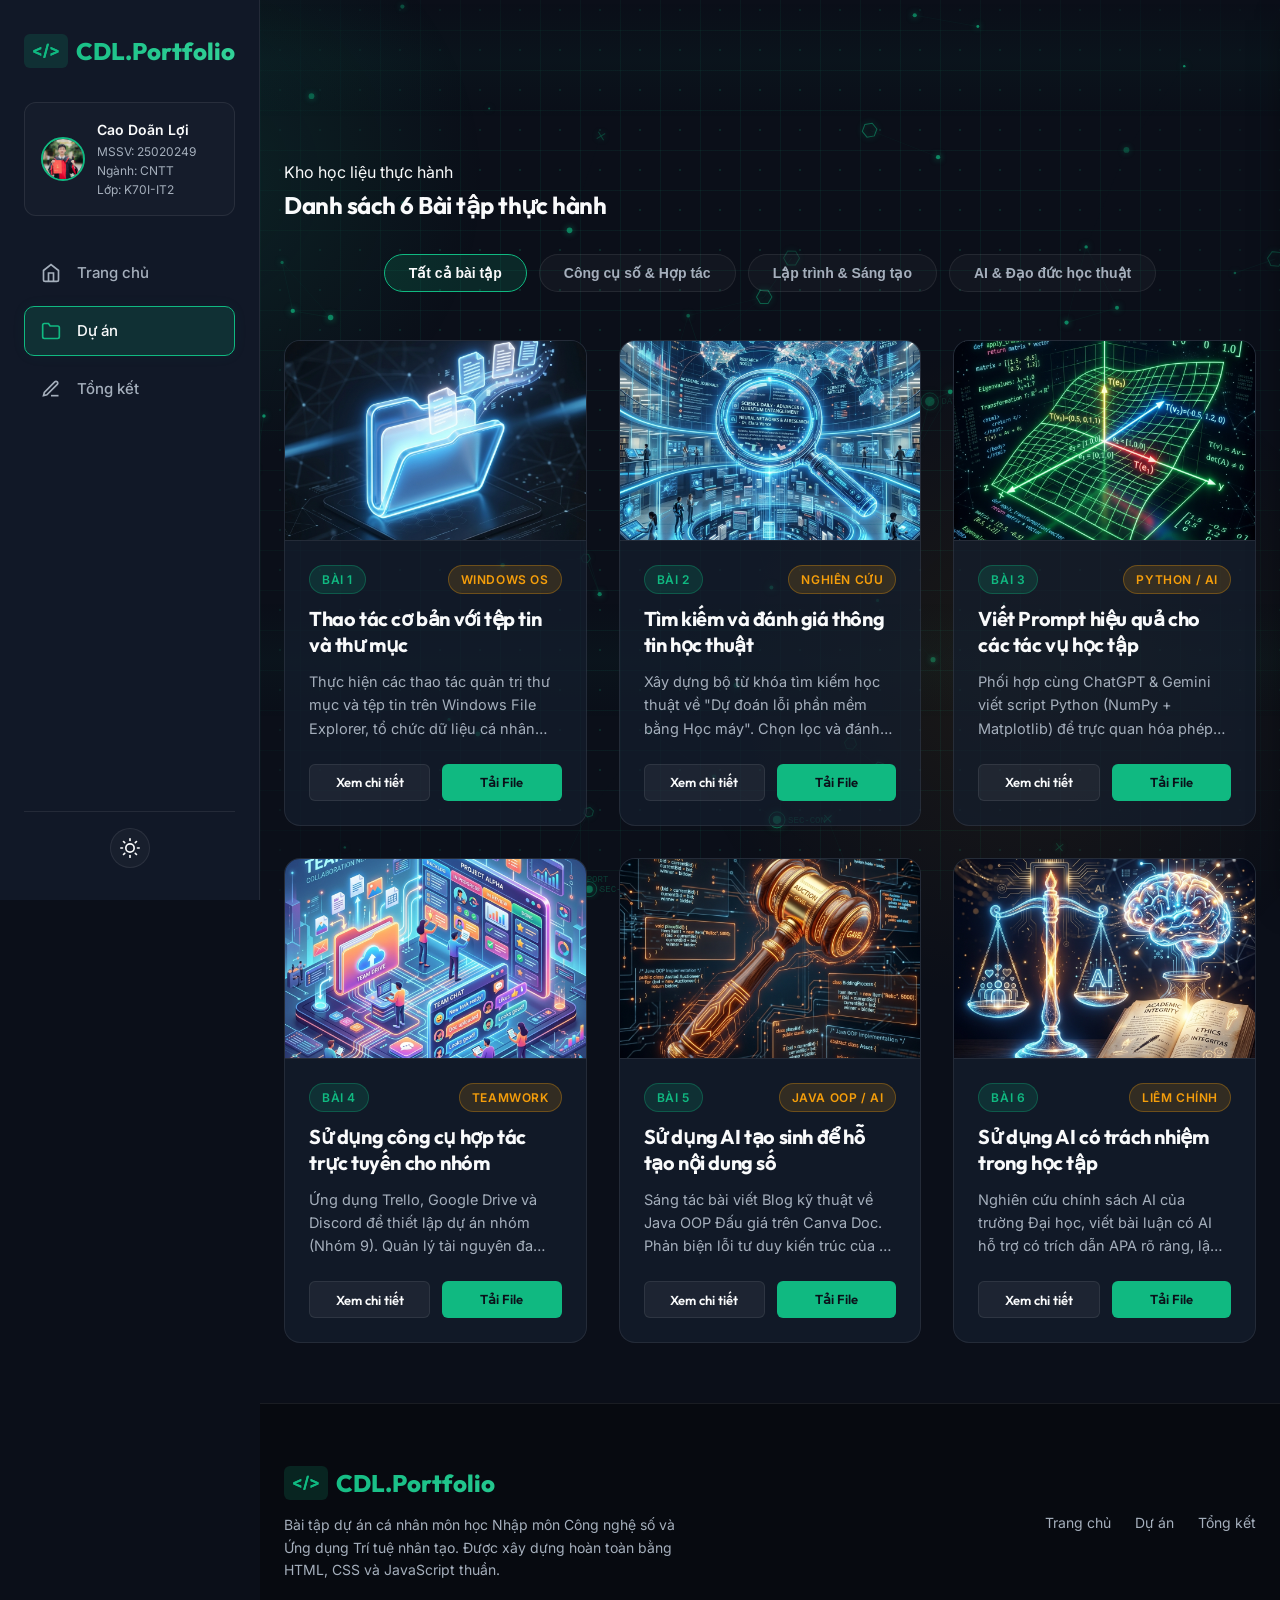
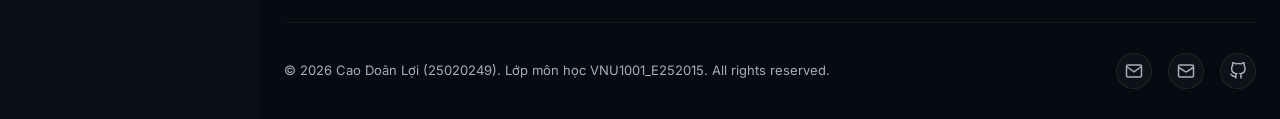
==== commit 8b1bdc90: "update" ====
--- a/projects.html
+++ b/projects.html
@@ -5,8 +5,8 @@
     <meta name="viewport" content="width=device-width, initial-scale=1.0">
     <title>Dự án & Bài tập thực hành | Cao Doãn Lợi</title>
     <meta name="description" content="Danh sách 6 bài tập thực hành môn Nhập môn Công nghệ số & Ứng dụng AI của sinh viên Cao Doãn Lợi. Xem tóm tắt quá trình, kết quả và tải file minh chứng.">
-    <link rel="stylesheet" href="css/style.css?v=1.4">
-    <link rel="stylesheet" href="css/responsive.css?v=1.4">
+    <link rel="stylesheet" href="css/style.css?v=2.2">
+    <link rel="stylesheet" href="css/responsive.css?v=2.2">
     <style>
         /* Specific Styles for Projects Page */
         .projects-header {
@@ -128,6 +128,7 @@
     </script>
 </head>
 <body>
+    <canvas id="cyberCanvas"></canvas>
 
     <!-- Desktop Sidebar -->
     <aside class="sidebar">
@@ -241,7 +242,7 @@
                             <p class="project-desc">Thực hiện các thao tác quản trị thư mục và tệp tin trên Windows File Explorer, tổ chức dữ liệu cá nhân chuyên nghiệp và khôi phục tệp từ Recycle Bin.</p>
                             <div class="project-actions">
                                 <button class="btn btn-secondary btn-sm open-modal-btn" data-project="1">Xem chi tiết</button>
-                                <a href="BT Cần nộp/BaiTap1_25020249_CaoDoanLoi.pdf" target="_blank" class="btn btn-primary btn-sm">Tải File</a>
+                                <a href="BT%20Cần%20nộp/BaiTap1_25020249_CaoDoanLoi.pdf" target="_blank" class="btn btn-primary btn-sm">Tải File</a>
                             </div>
                         </div>
                     </div>
@@ -260,7 +261,7 @@
                             <p class="project-desc">Xây dựng bộ từ khóa tìm kiếm học thuật về "Dự đoán lỗi phần mềm bằng Học máy". Chọn lọc và đánh giá chi tiết độ tin cậy của 11 tài liệu uy tín thuộc IEEE và ACM.</p>
                             <div class="project-actions">
                                 <button class="btn btn-secondary btn-sm open-modal-btn" data-project="2">Xem chi tiết</button>
-                                <a href="BT Cần nộp/Week3.4_Bai2_25020249_CaoDoanLoi.docx" download class="btn btn-primary btn-sm">Tải File</a>
+                                <a href="BT%20Cần%20nộp/Week3.4_Bai2_25020249_CaoDoanLoi.docx" target="_blank" class="btn btn-primary btn-sm">Tải File</a>
                             </div>
                         </div>
                     </div>
@@ -279,7 +280,7 @@
                             <p class="project-desc">Phối hợp cùng ChatGPT & Gemini viết script Python (NumPy + Matplotlib) để trực quan hóa phép biến đổi tuyến tính trong R2. Debug lỗi méo tỷ lệ khung hình đồ thị.</p>
                             <div class="project-actions">
                                 <button class="btn btn-secondary btn-sm open-modal-btn" data-project="3">Xem chi tiết</button>
-                                <a href="BT Cần nộp/Week5_6_Bai3_25020249_CaoDoanLoi.docx" download class="btn btn-primary btn-sm">Tải File</a>
+                                <a href="BT%20Cần%20nộp/Week5_6_Bai3_25020249_CaoDoanLoi.docx" target="_blank" class="btn btn-primary btn-sm">Tải File</a>
                             </div>
                         </div>
                     </div>
@@ -298,7 +299,7 @@
                             <p class="project-desc">Ứng dụng Trello, Google Drive và Discord để thiết lập dự án nhóm (Nhóm 9). Quản lý tài nguyên đa cấp khoa học và đưa ra giải pháp giải quyết xung đột nhóm.</p>
                             <div class="project-actions">
                                 <button class="btn btn-secondary btn-sm open-modal-btn" data-project="4">Xem chi tiết</button>
-                                <a href="BT Cần nộp/Week7_8_Bai3_25020249_CaoDoanLoi.docx" download class="btn btn-primary btn-sm">Tải File</a>
+                                <a href="BT%20Cần%20nộp/Week7_8_Bai3_25020249_CaoDoanLoi.docx" target="_blank" class="btn btn-primary btn-sm">Tải File</a>
                             </div>
                         </div>
                     </div>
@@ -317,7 +318,7 @@
                             <p class="project-desc">Sáng tác bài viết Blog kỹ thuật về Java OOP Đấu giá trên Canva Doc. Phản biện lỗi tư duy kiến trúc của AI và đề xuất Composition thay vì Inheritance.</p>
                             <div class="project-actions">
                                 <button class="btn btn-secondary btn-sm open-modal-btn" data-project="5">Xem chi tiết</button>
-                                <a href="BT Cần nộp/Week9_10_Bai2_25020249_CaoDoanLoi.docx" download class="btn btn-primary btn-sm">Tải File</a>
+                                <a href="BT%20Cần%20nộp/Week9_10_Bai2_25020249_CaoDoanLoi.docx" target="_blank" class="btn btn-primary btn-sm">Tải File</a>
                             </div>
                         </div>
                     </div>
@@ -336,7 +337,7 @@
                             <p class="project-desc">Nghiên cứu chính sách AI của trường Đại học, viết bài luận có AI hỗ trợ có trích dẫn APA rõ ràng, lập bộ nguyên tắc cá nhân "6 Không - 6 Có" khi dùng AI.</p>
                             <div class="project-actions">
                                 <button class="btn btn-secondary btn-sm open-modal-btn" data-project="6">Xem chi tiết</button>
-                                <a href="BT Cần nộp/Week11_12_Bai4_25020249_CaoDoanLoi.docx" download class="btn btn-primary btn-sm">Tải File</a>
+                                <a href="BT%20Cần%20nộp/Week11_12_Bai4_25020249_CaoDoanLoi.docx" target="_blank" class="btn btn-primary btn-sm">Tải File</a>
                             </div>
                         </div>
                     </div>
@@ -367,6 +368,7 @@
                 <p>&copy; 2026 Cao Doãn Lợi (25020249). Lớp môn học VNU1001_E252015. All rights reserved.</p>
                 <div class="footer-socials">
                     <a href="mailto:25020249@vnu.edu.vn" class="social-icon" title="Email VNU"><svg width="18" height="18" viewBox="0 0 24 24" fill="none" stroke="currentColor" stroke-width="2"><path d="M4 4h16c1.1 0 2 .9 2 2v12c0 1.1-.9 2-2 2H4c-1.1 0-2-.9-2-2V6c0-1.1.9-2 2-2z"></path><polyline points="22,6 12,13 2,6"></polyline></svg></a>
+                    <a href="mailto:loicao992@gmail.com" class="social-icon" title="Gmail cá nhân"><svg width="18" height="18" viewBox="0 0 24 24" fill="none" stroke="currentColor" stroke-width="2"><rect x="2" y="4" width="20" height="16" rx="2"></rect><path d="M22 7l-8.97 5.7a1.94 1.94 0 0 1-2.06 0L2 7"></path></svg></a>
                     <a href="https://github.com/lloi-caoo" target="_blank" class="social-icon" title="Github"><svg width="18" height="18" viewBox="0 0 24 24" fill="none" stroke="currentColor" stroke-width="2"><path d="M9 19c-5 1.5-5-2.5-7-3m14 6v-3.87a3.37 3.37 0 0 0-.94-2.61c3.14-.35 6.44-1.54 6.44-7A5.44 5.44 0 0 0 20 4.77 5.07 5.07 0 0 0 19.91 1S18.73.65 16 2.48a13.38 13.38 0 0 0-7 0C6.27.65 5.09 1 5.09 1A5.07 5.07 0 0 0 5 4.77a5.44 5.44 0 0 0-1.5 3.78c0 5.42 3.3 6.61 6.44 7A3.37 3.37 0 0 0 9 18.13V22"></path></svg></a>
                 </div>
             </div>
@@ -525,7 +527,7 @@
         </div>
     </div>
 
-    <script src="js/main.js?v=1.4"></script>
+    <script src="js/main.js?v=2.2"></script>
     <script>
         // Trigger reveal animation on load
         window.addEventListener('DOMContentLoaded', () => {
--- a/css/style.css
+++ b/css/style.css
@@ -73,39 +73,88 @@
     position: fixed;
     inset: 0;
     background-image: 
-        linear-gradient(rgba(16, 185, 129, 0.075) 1px, transparent 1px),
-        linear-gradient(90deg, rgba(16, 185, 129, 0.075) 1px, transparent 1px);
-    background-size: 50px 50px;
+        linear-gradient(rgba(16, 185, 129, 0.08) 1px, transparent 1px),
+        linear-gradient(90deg, rgba(16, 185, 129, 0.08) 1px, transparent 1px),
+        radial-gradient(rgba(16, 185, 129, 0.16) 1.5px, transparent 1.5px);
+    background-size: 40px 40px, 40px 40px, 40px 40px;
     background-position: center;
     z-index: -2;
     pointer-events: none;
-    animation: grid-drift 30s linear infinite;
+    animation: grid-drift 20s linear infinite;
+    mask-image: radial-gradient(circle at 60% 50%, black 40%, transparent 85%);
+    -webkit-mask-image: radial-gradient(circle at 60% 50%, black 40%, transparent 85%);
+}
+
+.main-content::after {
+    content: '';
+    position: fixed;
+    inset: 0;
+    background: linear-gradient(
+        to bottom,
+        rgba(16, 185, 129, 0) 0%,
+        rgba(16, 185, 129, 0.03) 10%,
+        rgba(16, 185, 129, 0) 20%
+    );
+    background-size: 100% 600px;
+    z-index: -2;
+    pointer-events: none;
+    animation: scanline-sweep 12s linear infinite;
+}
+
+#cyberCanvas {
+    position: fixed;
+    inset: 0;
+    z-index: -3;
+    pointer-events: none;
+    width: 100vw;
+    height: 100vh;
 }
 
 @keyframes float-glow-top {
     0% {
         transform: translate(0, 0) scale(1);
+        opacity: 0.7;
+    }
+    50% {
+        transform: translate(80px, 50px) scale(1.25);
+        opacity: 1;
     }
     100% {
-        transform: translate(60px, 40px) scale(1.15);
+        transform: translate(-40px, 30px) scale(0.9);
+        opacity: 0.6;
     }
 }
 
 @keyframes float-glow-bottom {
     0% {
         transform: translate(0, 0) scale(1);
+        opacity: 0.8;
+    }
+    50% {
+        transform: translate(-70px, -40px) scale(1.2);
+        opacity: 0.6;
     }
     100% {
-        transform: translate(-50px, -30px) scale(1.1);
+        transform: translate(30px, -20px) scale(0.95);
+        opacity: 0.8;
     }
 }
 
 @keyframes grid-drift {
     0% {
-        background-position: 0 0;
+        background-position: 0 0, 0 0, 0 0;
     }
     100% {
-        background-position: 50px 50px;
+        background-position: 40px 40px, 40px 40px, 40px 40px;
+    }
+}
+
+@keyframes scanline-sweep {
+    0% {
+        background-position-y: -600px;
+    }
+    100% {
+        background-position-y: 100%;
     }
 }
 
@@ -815,8 +864,18 @@
 
 body.light-theme .main-content::before {
     background-image: 
-        linear-gradient(rgba(16, 185, 129, 0.045) 1px, transparent 1px),
-        linear-gradient(90deg, rgba(16, 185, 129, 0.045) 1px, transparent 1px);
+        linear-gradient(rgba(16, 185, 129, 0.05) 1px, transparent 1px),
+        linear-gradient(90deg, rgba(16, 185, 129, 0.05) 1px, transparent 1px),
+        radial-gradient(rgba(16, 185, 129, 0.12) 1.5px, transparent 1.5px);
+}
+
+body.light-theme .main-content::after {
+    background: linear-gradient(
+        to bottom,
+        rgba(16, 185, 129, 0) 0%,
+        rgba(16, 185, 129, 0.02) 10%,
+        rgba(16, 185, 129, 0) 20%
+    );
 }
 
 body.light-theme .header {
@@ -1183,48 +1242,57 @@
     border-left: 3px solid var(--color-primary);
 }
 
-/* Sliding Side Drawer for Project Details */
+/* Centered Modal for Project Details */
 .drawer {
     position: fixed;
     inset: 0;
     z-index: 2000;
+    display: flex;
+    align-items: center;
+    justify-content: center;
     pointer-events: none;
+    visibility: hidden;
+    transition: visibility 0.3s, opacity 0.3s;
+}
+
+.drawer.active {
+    pointer-events: auto;
+    visibility: visible;
 }
 
 .drawer-overlay {
     position: absolute;
     inset: 0;
-    background: rgba(7, 10, 16, 0.6);
-    backdrop-filter: blur(4px);
+    background: rgba(7, 10, 16, 0.8);
+    backdrop-filter: blur(8px);
     opacity: 0;
     transition: var(--transition-smooth);
-    pointer-events: none;
 }
 
 .drawer.active .drawer-overlay {
     opacity: 1;
-    pointer-events: all;
 }
 
 .drawer-content {
-    position: fixed;
-    top: 0;
-    right: 0;
-    width: 60%;
-    height: 100%;
     background: var(--bg-surface);
-    border-left: 1px solid var(--border-color);
+    border: 1px solid var(--border-color);
+    border-radius: 16px;
+    width: 90%;
+    max-width: 900px;
+    max-height: 85vh;
+    overflow-y: auto;
+    position: relative;
     box-shadow: var(--shadow-premium);
     padding: 40px;
     z-index: 2100;
-    overflow-y: auto;
-    transition: transform 0.4s cubic-bezier(0.16, 1, 0.3, 1);
-    transform: translateX(100%);
-    pointer-events: auto;
+    transition: var(--transition-smooth);
+    transform: scale(0.9);
+    opacity: 0;
 }
 
 .drawer.active .drawer-content {
-    transform: translateX(0); /* slide into view */
+    transform: scale(1);
+    opacity: 1;
 }
 
 .drawer-close {
@@ -1311,7 +1379,92 @@
     }
 }
 
-
-
-
-
+/* ==========================================
+   Interactive Skills Linkage Section Styles
+   ========================================== */
+.skills-linkage-section {
+    padding: 60px 0;
+    border-top: 1px solid var(--border-color);
+}
+
+.skills-grid {
+    display: grid;
+    grid-template-columns: repeat(auto-fit, minmax(240px, 1fr));
+    gap: 20px;
+    margin-top: 10px;
+}
+
+.skill-card {
+    background: var(--bg-card);
+    border: 1px solid var(--border-color);
+    padding: 24px;
+    border-radius: 14px;
+    cursor: pointer;
+    transition: var(--transition-smooth);
+    position: relative;
+    overflow: hidden;
+    backdrop-filter: blur(8px);
+    -webkit-backdrop-filter: blur(8px);
+    display: flex;
+    flex-direction: column;
+}
+
+.skill-card::before {
+    content: '';
+    position: absolute;
+    top: 0; left: 0; width: 4px; height: 100%;
+    background: var(--color-primary);
+    opacity: 0;
+    transition: var(--transition-smooth);
+}
+
+.skill-card:hover {
+    transform: translateY(-5px);
+    border-color: rgba(16, 185, 129, 0.3);
+    box-shadow: var(--shadow-premium);
+}
+
+.skill-card:hover::before {
+    opacity: 1;
+}
+
+/* Highlight / Fade logic for timeline cards */
+.timeline-card {
+    transition: transform 0.4s cubic-bezier(0.16, 1, 0.3, 1), 
+                box-shadow 0.4s cubic-bezier(0.16, 1, 0.3, 1), 
+                border-color 0.4s cubic-bezier(0.16, 1, 0.3, 1), 
+                opacity 0.4s ease !important;
+}
+
+.timeline-card.faded {
+    opacity: 0.22 !important;
+}
+
+.timeline-card.highlighted {
+    opacity: 1 !important;
+    transform: scale(1.05) translateY(-4px) !important;
+    border-color: var(--color-primary) !important;
+    box-shadow: 0 0 24px rgba(16, 185, 129, 0.3) !important;
+    background: rgba(16, 185, 129, 0.03) !important;
+}
+
+/* Light theme overrides for interactive linkage */
+body.light-theme .timeline-card.highlighted {
+    background: rgba(16, 185, 129, 0.05) !important;
+    border-color: var(--color-primary) !important;
+    box-shadow: 0 0 20px rgba(16, 185, 129, 0.15) !important;
+}
+
+/* Print support: do not fade out items when printing */
+@media print {
+    .timeline-card {
+        opacity: 1 !important;
+        transform: none !important;
+        box-shadow: none !important;
+    }
+}
+
+
+
+
+
--- a/css/responsive.css
+++ b/css/responsive.css
@@ -111,7 +111,8 @@
 /* Dashboard Responsive Layouts */
 @media (max-width: 1024px) {
     .drawer-content {
-        width: 80%;
+        width: 90%;
+        max-width: 800px;
     }
 }
 
@@ -135,8 +136,10 @@
     }
     
     .drawer-content {
-        width: 100% !important;
+        width: 95% !important;
+        max-height: 90vh !important;
         padding: 30px 20px !important;
+        border-radius: 12px !important;
     }
 }
 
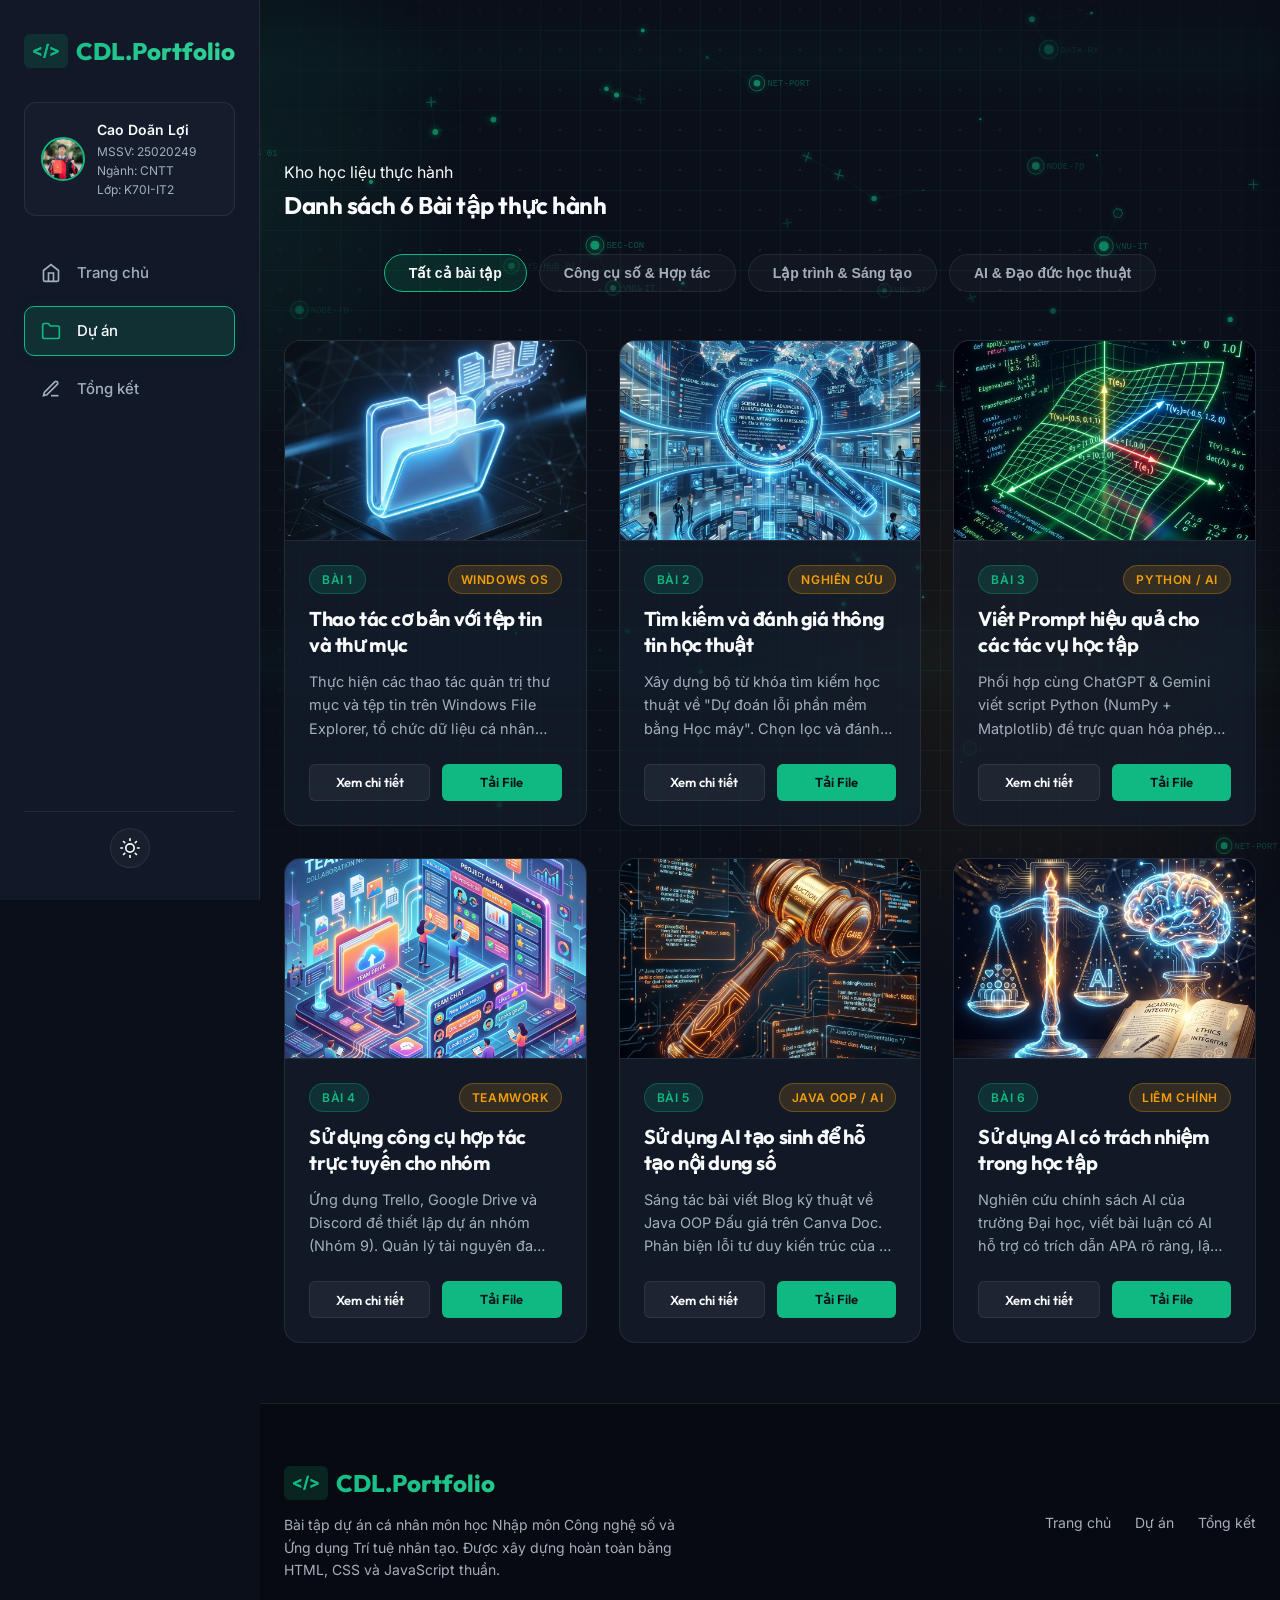
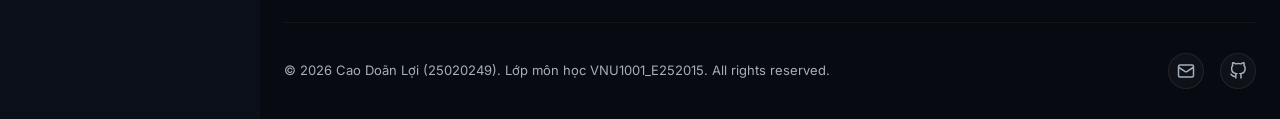
==== commit fcb6490c: "update final" ====
--- a/projects.html
+++ b/projects.html
@@ -367,7 +367,6 @@
             <div class="footer-bottom">
                 <p>&copy; 2026 Cao Doãn Lợi (25020249). Lớp môn học VNU1001_E252015. All rights reserved.</p>
                 <div class="footer-socials">
-                    <a href="mailto:25020249@vnu.edu.vn" class="social-icon" title="Email VNU"><svg width="18" height="18" viewBox="0 0 24 24" fill="none" stroke="currentColor" stroke-width="2"><path d="M4 4h16c1.1 0 2 .9 2 2v12c0 1.1-.9 2-2 2H4c-1.1 0-2-.9-2-2V6c0-1.1.9-2 2-2z"></path><polyline points="22,6 12,13 2,6"></polyline></svg></a>
                     <a href="mailto:loicao992@gmail.com" class="social-icon" title="Gmail cá nhân"><svg width="18" height="18" viewBox="0 0 24 24" fill="none" stroke="currentColor" stroke-width="2"><rect x="2" y="4" width="20" height="16" rx="2"></rect><path d="M22 7l-8.97 5.7a1.94 1.94 0 0 1-2.06 0L2 7"></path></svg></a>
                     <a href="https://github.com/lloi-caoo" target="_blank" class="social-icon" title="Github"><svg width="18" height="18" viewBox="0 0 24 24" fill="none" stroke="currentColor" stroke-width="2"><path d="M9 19c-5 1.5-5-2.5-7-3m14 6v-3.87a3.37 3.37 0 0 0-.94-2.61c3.14-.35 6.44-1.54 6.44-7A5.44 5.44 0 0 0 20 4.77 5.07 5.07 0 0 0 19.91 1S18.73.65 16 2.48a13.38 13.38 0 0 0-7 0C6.27.65 5.09 1 5.09 1A5.07 5.07 0 0 0 5 4.77a5.44 5.44 0 0 0-1.5 3.78c0 5.42 3.3 6.61 6.44 7A3.37 3.37 0 0 0 9 18.13V22"></path></svg></a>
                 </div>
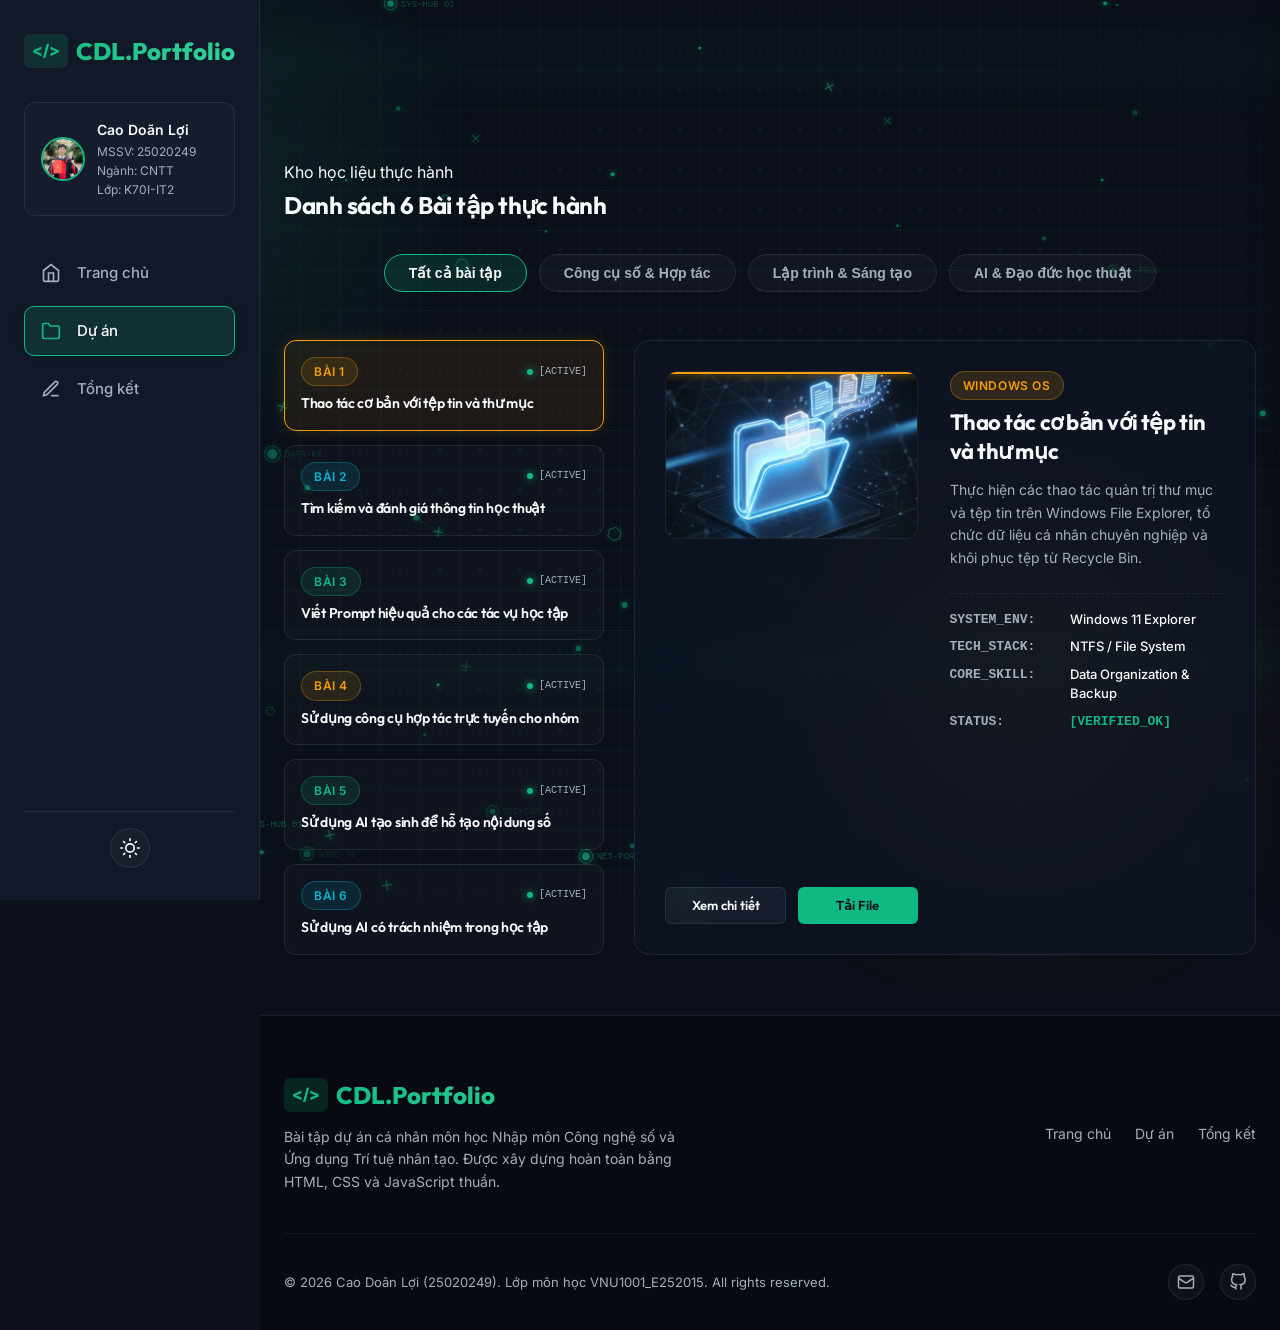
==== commit 05103195: "update protect , refection" ====
--- a/projects.html
+++ b/projects.html
@@ -5,8 +5,8 @@
     <meta name="viewport" content="width=device-width, initial-scale=1.0">
     <title>Dự án & Bài tập thực hành | Cao Doãn Lợi</title>
     <meta name="description" content="Danh sách 6 bài tập thực hành môn Nhập môn Công nghệ số & Ứng dụng AI của sinh viên Cao Doãn Lợi. Xem tóm tắt quá trình, kết quả và tải file minh chứng.">
-    <link rel="stylesheet" href="css/style.css?v=2.2">
-    <link rel="stylesheet" href="css/responsive.css?v=2.2">
+    <link rel="stylesheet" href="css/style.css?v=2.3">
+    <link rel="stylesheet" href="css/responsive.css?v=2.3">
     <style>
         /* Specific Styles for Projects Page */
         .projects-header {
@@ -44,70 +44,286 @@
         }
 
         .project-card {
-            background: var(--bg-card);
+            display: none;
+        }
+
+        /* Dashboard Layout */
+        .dashboard-layout {
+            display: grid;
+            grid-template-columns: 320px 1fr;
+            gap: 30px;
+            margin-top: 30px;
+            min-height: 580px;
+        }
+
+        @media (max-width: 992px) {
+            .dashboard-layout {
+                grid-template-columns: 1fr;
+            }
+        }
+
+        /* Sidebar & Navigation Tabs */
+        .dashboard-sidebar {
+            display: flex;
+            flex-direction: column;
+            gap: 14px;
+        }
+
+        .dashboard-tab {
+            background: rgba(255, 255, 255, 0.02);
+            border: 1px solid var(--border-color);
+            border-radius: 12px;
+            padding: 16px;
+            cursor: pointer;
+            transition: all 0.3s cubic-bezier(0.16, 1, 0.3, 1);
+            display: flex;
+            flex-direction: column;
+            gap: 8px;
+            position: relative;
+            overflow: hidden;
+        }
+
+        body.light-theme .dashboard-tab {
+            background: rgba(0, 0, 0, 0.01);
+        }
+
+        .dashboard-tab:hover {
+            transform: translateX(5px);
+            background: rgba(255, 255, 255, 0.05);
+        }
+
+        body.light-theme .dashboard-tab:hover {
+            background: rgba(0, 0, 0, 0.03);
+        }
+
+        /* Category specific borders & glows for active tabs */
+        .dashboard-tab.active[data-category="tools"] {
+            border-color: #f59e0b;
+            background: rgba(245, 158, 11, 0.08);
+            box-shadow: 0 0 15px rgba(245, 158, 11, 0.15);
+        }
+        .dashboard-tab.active[data-category="programming"] {
+            border-color: #10b981;
+            background: rgba(16, 185, 129, 0.08);
+            box-shadow: 0 0 15px rgba(16, 185, 129, 0.15);
+        }
+        .dashboard-tab.active[data-category="ai-ethics"] {
+            border-color: #06b6d4;
+            background: rgba(6, 182, 212, 0.08);
+            box-shadow: 0 0 15px rgba(6, 182, 212, 0.15);
+        }
+
+        /* Tab inside content */
+        .tab-header {
+            display: flex;
+            justify-content: space-between;
+            align-items: center;
+        }
+
+        .tab-title {
+            font-size: 14px;
+            font-weight: 600;
+            color: var(--text-main);
+            line-height: 1.4;
+            text-align: left;
+        }
+
+        /* Pulse Status Dot */
+        .status-indicator {
+            display: flex;
+            align-items: center;
+            gap: 6px;
+            font-size: 10px;
+            font-family: monospace;
+            color: var(--text-muted);
+        }
+
+        .status-dot {
+            width: 6px;
+            height: 6px;
+            border-radius: 50%;
+            background-color: #10b981;
+            box-shadow: 0 0 8px #10b981;
+            animation: pulse 1.5s infinite;
+        }
+
+        @keyframes pulse {
+            0% { transform: scale(0.9); opacity: 0.6; }
+            50% { transform: scale(1.2); opacity: 1; box-shadow: 0 0 12px #10b981; }
+            100% { transform: scale(0.9); opacity: 0.6; }
+        }
+
+        /* Viewport Frame */
+        .dashboard-viewport {
+            background: rgba(15, 23, 42, 0.45); /* Glassmorphic */
             border: 1px solid var(--border-color);
             border-radius: 16px;
-            overflow: hidden;
+            padding: 30px;
+            backdrop-filter: blur(12px);
+            -webkit-backdrop-filter: blur(12px);
             display: flex;
             flex-direction: column;
+            position: relative;
+        }
+
+        body.light-theme .dashboard-viewport {
+            background: rgba(255, 255, 255, 0.65);
+        }
+
+        /* Project detail view layout */
+        .project-detail-view {
+            display: none;
+            grid-template-columns: 1.1fr 1.2fr;
+            gap: 32px;
             height: 100%;
-            transition: var(--transition-smooth);
-        }
-
-        .project-card:hover {
-            transform: translateY(-8px);
-            border-color: rgba(255, 255, 255, 0.15);
-            box-shadow: var(--shadow-premium);
-        }
-
-        .project-img-box {
+        }
+
+        .project-detail-view.active {
+            display: grid;
+            animation: viewFadeIn 0.45s cubic-bezier(0.16, 1, 0.3, 1) forwards;
+        }
+
+        @media (max-width: 768px) {
+            .project-detail-view.active {
+                grid-template-columns: 1fr;
+                gap: 24px;
+            }
+        }
+
+        @keyframes viewFadeIn {
+            from { opacity: 0; transform: translateY(12px); }
+            to { opacity: 1; transform: translateY(0); }
+        }
+
+        /* Viewport left preview side */
+        .viewport-preview-side {
+            display: flex;
+            flex-direction: column;
+            gap: 20px;
+        }
+
+        .viewport-img-box {
             position: relative;
             width: 100%;
-            height: 200px;
+            aspect-ratio: 1.5;
+            border-radius: 12px;
             overflow: hidden;
-            border-bottom: 1px solid var(--border-color);
-        }
-
-        .project-img {
+            border: 1px solid var(--border-color);
+            background: rgba(0, 0, 0, 0.1);
+        }
+
+        .viewport-img {
             width: 100%;
             height: 100%;
             object-fit: cover;
-            transition: var(--transition-smooth);
-        }
-
-        .project-card:hover .project-img {
-            transform: scale(1.05);
-        }
-
-        .project-body {
-            padding: 24px;
+        }
+
+        /* Glowing Laser Scanline */
+        .viewport-img-box::after {
+            content: '';
+            position: absolute;
+            top: 0;
+            left: 0;
+            width: 100%;
+            height: 2px;
+            background: var(--laser-color, #10b981);
+            box-shadow: 0 0 8px var(--laser-color, #10b981);
+            animation: laserScan 4s linear infinite;
+        }
+
+        @keyframes laserScan {
+            0% { top: 0%; }
+            50% { top: 100%; }
+            100% { top: 0%; }
+        }
+
+        /* Viewport right info side */
+        .viewport-info-side {
             display: flex;
             flex-direction: column;
-            flex-grow: 1;
-        }
-
-        .project-meta {
+            text-align: left;
+        }
+
+        .viewport-title {
+            font-size: 22px;
+            font-weight: 700;
+            color: var(--text-main);
+            margin: 8px 0 14px;
+            line-height: 1.3;
+        }
+
+        .viewport-desc {
+            color: var(--text-muted);
+            font-size: 14px;
+            line-height: 1.6;
+            margin-bottom: 24px;
+        }
+
+        /* Specs table/grid */
+        .specs-grid {
             display: flex;
-            align-items: center;
-            justify-content: space-between;
-            margin-bottom: 12px;
-        }
-
-        .project-title {
-            font-size: 20px;
-            margin-bottom: 12px;
-            line-height: 1.3;
-        }
-
-        .project-desc {
+            flex-direction: column;
+            gap: 8px;
+            border-top: 1px dashed var(--border-color);
+            padding-top: 16px;
+            margin-bottom: 24px;
+        }
+
+        .spec-item {
+            display: grid;
+            grid-template-columns: 120px 1fr;
+            font-size: 13px;
+            line-height: 1.5;
+        }
+
+        .spec-label {
+            font-family: monospace;
+            font-weight: 600;
             color: var(--text-muted);
-            font-size: 14.5px;
-            margin-bottom: 24px;
-            flex-grow: 1;
-            display: -webkit-box;
-            -webkit-line-clamp: 3;
-            -webkit-box-orient: vertical;
-            overflow: hidden;
+        }
+
+        .spec-val {
+            color: var(--text-main);
+            font-weight: 500;
+        }
+
+        .spec-val.verified {
+            color: #10b981;
+            font-weight: 600;
+            font-family: monospace;
+        }
+
+        /* Color configurations for specific categories inside detail view */
+        .project-detail-view[data-category="tools"] {
+            --laser-color: #f59e0b;
+        }
+        .project-detail-view[data-category="programming"] {
+            --laser-color: #10b981;
+        }
+        .project-detail-view[data-category="ai-ethics"] {
+            --laser-color: #06b6d4;
+        }
+
+        /* Tab active state badge colors */
+        .dashboard-tab[data-category="tools"] .badge {
+            background: rgba(245, 158, 11, 0.12);
+            color: #f59e0b;
+            border-color: rgba(245, 158, 11, 0.3);
+        }
+        .dashboard-tab[data-category="programming"] .badge {
+            background: rgba(16, 185, 129, 0.12);
+            color: #10b981;
+            border-color: rgba(16, 185, 129, 0.3);
+        }
+        .dashboard-tab[data-category="ai-ethics"] .badge {
+            background: rgba(6, 182, 212, 0.12);
+            color: #06b6d4;
+            border-color: rgba(6, 182, 212, 0.3);
+        }
+        .dashboard-tab .badge.badge-secondary {
+            background: rgba(255, 255, 255, 0.03) !important;
+            color: var(--text-muted) !important;
+            border-color: var(--border-color) !important;
         }
 
         .project-actions {
@@ -226,120 +442,224 @@
                 </div>
 
                 <!-- Projects Grid -->
-                <div class="grid-3" id="projectsContainer">
+                <div class="dashboard-layout" id="projectsContainer">
                     
-                    <!-- Card 1 -->
-                    <div class="project-card" data-category="tools">
-                        <div class="project-img-box">
-                            <img src="assets/project-thumbnails/project1.png" alt="Thao tác tệp tin và thư mục" class="project-img">
-                        </div>
-                        <div class="project-body">
-                            <div class="project-meta">
+                    <!-- Left Sidebar tabs -->
+                    <div class="dashboard-sidebar">
+                        <div class="dashboard-tab active" data-project="1" data-category="tools">
+                            <div class="tab-header">
                                 <span class="badge">Bài 1</span>
-                                <span class="badge badge-secondary">Windows OS</span>
-                            </div>
-                            <h2 class="project-title">Thao tác cơ bản với tệp tin và thư mục</h2>
-                            <p class="project-desc">Thực hiện các thao tác quản trị thư mục và tệp tin trên Windows File Explorer, tổ chức dữ liệu cá nhân chuyên nghiệp và khôi phục tệp từ Recycle Bin.</p>
-                            <div class="project-actions">
-                                <button class="btn btn-secondary btn-sm open-modal-btn" data-project="1">Xem chi tiết</button>
-                                <a href="BT%20Cần%20nộp/BaiTap1_25020249_CaoDoanLoi.pdf" target="_blank" class="btn btn-primary btn-sm">Tải File</a>
-                            </div>
+                                <div class="status-indicator">
+                                    <span class="status-dot"></span>
+                                    <span class="status-text">[ACTIVE]</span>
+                                </div>
+                            </div>
+                            <h3 class="tab-title">Thao tác cơ bản với tệp tin và thư mục</h3>
+                        </div>
+                        
+                        <div class="dashboard-tab" data-project="2" data-category="ai-ethics">
+                            <div class="tab-header">
+                                <span class="badge">Bài 2</span>
+                                <div class="status-indicator">
+                                    <span class="status-dot"></span>
+                                    <span class="status-text">[ACTIVE]</span>
+                                </div>
+                            </div>
+                            <h3 class="tab-title">Tìm kiếm và đánh giá thông tin học thuật</h3>
+                        </div>
+
+                        <div class="dashboard-tab" data-project="3" data-category="programming">
+                            <div class="tab-header">
+                                <span class="badge">Bài 3</span>
+                                <div class="status-indicator">
+                                    <span class="status-dot"></span>
+                                    <span class="status-text">[ACTIVE]</span>
+                                </div>
+                            </div>
+                            <h3 class="tab-title">Viết Prompt hiệu quả cho các tác vụ học tập</h3>
+                        </div>
+
+                        <div class="dashboard-tab" data-project="4" data-category="tools">
+                            <div class="tab-header">
+                                <span class="badge">Bài 4</span>
+                                <div class="status-indicator">
+                                    <span class="status-dot"></span>
+                                    <span class="status-text">[ACTIVE]</span>
+                                </div>
+                            </div>
+                            <h3 class="tab-title">Sử dụng công cụ hợp tác trực tuyến cho nhóm</h3>
+                        </div>
+
+                        <div class="dashboard-tab" data-project="5" data-category="programming">
+                            <div class="tab-header">
+                                <span class="badge">Bài 5</span>
+                                <div class="status-indicator">
+                                    <span class="status-dot"></span>
+                                    <span class="status-text">[ACTIVE]</span>
+                                </div>
+                            </div>
+                            <h3 class="tab-title">Sử dụng AI tạo sinh để hỗ tạo nội dung số</h3>
+                        </div>
+
+                        <div class="dashboard-tab" data-project="6" data-category="ai-ethics">
+                            <div class="tab-header">
+                                <span class="badge">Bài 6</span>
+                                <div class="status-indicator">
+                                    <span class="status-dot"></span>
+                                    <span class="status-text">[ACTIVE]</span>
+                                </div>
+                            </div>
+                            <h3 class="tab-title">Sử dụng AI có trách nhiệm trong học tập</h3>
                         </div>
                     </div>
-                    
-                    <!-- Card 2 -->
-                    <div class="project-card" data-category="ai-ethics">
-                        <div class="project-img-box">
-                            <img src="assets/project-thumbnails/project2.png" alt="Tìm kiếm và đánh giá thông tin học thuật" class="project-img">
-                        </div>
-                        <div class="project-body">
-                            <div class="project-meta">
-                                <span class="badge">Bài 2</span>
-                                <span class="badge badge-secondary">Nghiên cứu</span>
-                            </div>
-                            <h2 class="project-title">Tìm kiếm và đánh giá thông tin học thuật</h2>
-                            <p class="project-desc">Xây dựng bộ từ khóa tìm kiếm học thuật về "Dự đoán lỗi phần mềm bằng Học máy". Chọn lọc và đánh giá chi tiết độ tin cậy của 11 tài liệu uy tín thuộc IEEE và ACM.</p>
-                            <div class="project-actions">
-                                <button class="btn btn-secondary btn-sm open-modal-btn" data-project="2">Xem chi tiết</button>
-                                <a href="BT%20Cần%20nộp/Week3.4_Bai2_25020249_CaoDoanLoi.docx" target="_blank" class="btn btn-primary btn-sm">Tải File</a>
-                            </div>
-                        </div>
-                    </div>
-                    
-                    <!-- Card 3 -->
-                    <div class="project-card" data-category="programming">
-                        <div class="project-img-box">
-                            <img src="assets/project-thumbnails/project3.png" alt="Viết Prompt hiệu quả cho các tác vụ học tập" class="project-img">
-                        </div>
-                        <div class="project-body">
-                            <div class="project-meta">
-                                <span class="badge">Bài 3</span>
-                                <span class="badge badge-secondary">Python / AI</span>
-                            </div>
-                            <h2 class="project-title">Viết Prompt hiệu quả cho các tác vụ học tập</h2>
-                            <p class="project-desc">Phối hợp cùng ChatGPT & Gemini viết script Python (NumPy + Matplotlib) để trực quan hóa phép biến đổi tuyến tính trong R2. Debug lỗi méo tỷ lệ khung hình đồ thị.</p>
-                            <div class="project-actions">
-                                <button class="btn btn-secondary btn-sm open-modal-btn" data-project="3">Xem chi tiết</button>
-                                <a href="BT%20Cần%20nộp/Week5_6_Bai3_25020249_CaoDoanLoi.docx" target="_blank" class="btn btn-primary btn-sm">Tải File</a>
-                            </div>
-                        </div>
-                    </div>
-                    
-                    <!-- Card 4 -->
-                    <div class="project-card" data-category="tools">
-                        <div class="project-img-box">
-                            <img src="assets/project-thumbnails/project4.png" alt="Sử dụng công cụ hợp tác trực tuyến cho dự án nhóm" class="project-img">
-                        </div>
-                        <div class="project-body">
-                            <div class="project-meta">
-                                <span class="badge">Bài 4</span>
-                                <span class="badge badge-secondary">Teamwork</span>
-                            </div>
-                            <h2 class="project-title">Sử dụng công cụ hợp tác trực tuyến cho nhóm</h2>
-                            <p class="project-desc">Ứng dụng Trello, Google Drive và Discord để thiết lập dự án nhóm (Nhóm 9). Quản lý tài nguyên đa cấp khoa học và đưa ra giải pháp giải quyết xung đột nhóm.</p>
-                            <div class="project-actions">
-                                <button class="btn btn-secondary btn-sm open-modal-btn" data-project="4">Xem chi tiết</button>
-                                <a href="BT%20Cần%20nộp/Week7_8_Bai3_25020249_CaoDoanLoi.docx" target="_blank" class="btn btn-primary btn-sm">Tải File</a>
-                            </div>
-                        </div>
-                    </div>
-                    
-                    <!-- Card 5 -->
-                    <div class="project-card" data-category="programming">
-                        <div class="project-img-box">
-                            <img src="assets/project-thumbnails/project5.png" alt="Sử dụng AI tạo sinh để hỗ trợ sáng tạo nội dung" class="project-img">
-                        </div>
-                        <div class="project-body">
-                            <div class="project-meta">
-                                <span class="badge">Bài 5</span>
-                                <span class="badge badge-secondary">Java OOP / AI</span>
-                            </div>
-                            <h2 class="project-title">Sử dụng AI tạo sinh để hỗ tạo nội dung số</h2>
-                            <p class="project-desc">Sáng tác bài viết Blog kỹ thuật về Java OOP Đấu giá trên Canva Doc. Phản biện lỗi tư duy kiến trúc của AI và đề xuất Composition thay vì Inheritance.</p>
-                            <div class="project-actions">
-                                <button class="btn btn-secondary btn-sm open-modal-btn" data-project="5">Xem chi tiết</button>
-                                <a href="BT%20Cần%20nộp/Week9_10_Bai2_25020249_CaoDoanLoi.docx" target="_blank" class="btn btn-primary btn-sm">Tải File</a>
-                            </div>
-                        </div>
-                    </div>
-                    
-                    <!-- Card 6 -->
-                    <div class="project-card" data-category="ai-ethics">
-                        <div class="project-img-box">
-                            <img src="assets/project-thumbnails/project6.png" alt="Sử dụng AI có trách nhiệm trong học tập và nghiên cứu" class="project-img">
-                        </div>
-                        <div class="project-body">
-                            <div class="project-meta">
-                                <span class="badge">Bài 6</span>
-                                <span class="badge badge-secondary">Liêm chính</span>
-                            </div>
-                            <h2 class="project-title">Sử dụng AI có trách nhiệm trong học tập</h2>
-                            <p class="project-desc">Nghiên cứu chính sách AI của trường Đại học, viết bài luận có AI hỗ trợ có trích dẫn APA rõ ràng, lập bộ nguyên tắc cá nhân "6 Không - 6 Có" khi dùng AI.</p>
-                            <div class="project-actions">
-                                <button class="btn btn-secondary btn-sm open-modal-btn" data-project="6">Xem chi tiết</button>
-                                <a href="BT%20Cần%20nộp/Week11_12_Bai4_25020249_CaoDoanLoi.docx" target="_blank" class="btn btn-primary btn-sm">Tải File</a>
-                            </div>
-                        </div>
+
+                    <!-- Right Viewport -->
+                    <div class="dashboard-viewport">
+                        
+                        <!-- Viewport 1 -->
+                        <div class="project-detail-view active" data-project="1" data-category="tools">
+                            <div class="viewport-preview-side">
+                                <div class="viewport-img-box">
+                                    <img src="assets/project-thumbnails/project1.png" alt="Thao tác tệp tin và thư mục" class="viewport-img">
+                                </div>
+                                <div class="project-actions">
+                                    <button class="btn btn-secondary btn-sm open-modal-btn" data-project="1">Xem chi tiết</button>
+                                    <a href="BT%20Cần%20nộp/BaiTap1_25020249_CaoDoanLoi.pdf" target="_blank" class="btn btn-primary btn-sm">Tải File</a>
+                                </div>
+                            </div>
+                            <div class="viewport-info-side">
+                                <span class="badge badge-secondary" style="align-self: flex-start;">Windows OS</span>
+                                <h2 class="viewport-title">Thao tác cơ bản với tệp tin và thư mục</h2>
+                                <p class="viewport-desc">Thực hiện các thao tác quản trị thư mục và tệp tin trên Windows File Explorer, tổ chức dữ liệu cá nhân chuyên nghiệp và khôi phục tệp từ Recycle Bin.</p>
+                                <div class="specs-grid">
+                                    <div class="spec-item"><span class="spec-label">SYSTEM_ENV:</span> <span class="spec-val">Windows 11 Explorer</span></div>
+                                    <div class="spec-item"><span class="spec-label">TECH_STACK:</span> <span class="spec-val">NTFS / File System</span></div>
+                                    <div class="spec-item"><span class="spec-label">CORE_SKILL:</span> <span class="spec-val">Data Organization & Backup</span></div>
+                                    <div class="spec-item"><span class="spec-label">STATUS:</span> <span class="spec-val verified">[VERIFIED_OK]</span></div>
+                                </div>
+                            </div>
+                        </div>
+
+                        <!-- Viewport 2 -->
+                        <div class="project-detail-view" data-project="2" data-category="ai-ethics">
+                            <div class="viewport-preview-side">
+                                <div class="viewport-img-box">
+                                    <img src="assets/project-thumbnails/project2.png" alt="Tìm kiếm và đánh giá thông tin học thuật" class="viewport-img">
+                                </div>
+                                <div class="project-actions">
+                                    <button class="btn btn-secondary btn-sm open-modal-btn" data-project="2">Xem chi tiết</button>
+                                    <a href="BT%20Cần%20nộp/Week3.4_Bai2_25020249_CaoDoanLoi.docx" target="_blank" class="btn btn-primary btn-sm">Tải File</a>
+                                </div>
+                            </div>
+                            <div class="viewport-info-side">
+                                <span class="badge badge-secondary" style="align-self: flex-start;">Nghiên cứu</span>
+                                <h2 class="viewport-title">Tìm kiếm và đánh giá thông tin học thuật</h2>
+                                <p class="viewport-desc">Xây dựng bộ từ khóa tìm kiếm học thuật về "Dự đoán lỗi phần mềm bằng Học máy". Chọn lọc và đánh giá chi tiết độ tin cậy của 11 tài liệu uy tín thuộc IEEE và ACM.</p>
+                                <div class="specs-grid">
+                                    <div class="spec-item"><span class="spec-label">METHODOLOGY:</span> <span class="spec-val">Boolean Query Operators</span></div>
+                                    <div class="spec-item"><span class="spec-label">DATABASES:</span> <span class="spec-val">IEEE Xplore / ACM Digital Library</span></div>
+                                    <div class="spec-item"><span class="spec-label">STANDARDS:</span> <span class="spec-val">Peer-review criteria</span></div>
+                                    <div class="spec-item"><span class="spec-label">STATUS:</span> <span class="spec-val verified">[VERIFIED_OK]</span></div>
+                                </div>
+                            </div>
+                        </div>
+
+                        <!-- Viewport 3 -->
+                        <div class="project-detail-view" data-project="3" data-category="programming">
+                            <div class="viewport-preview-side">
+                                <div class="viewport-img-box">
+                                    <img src="assets/project-thumbnails/project3.png" alt="Viết Prompt hiệu quả cho các tác vụ học tập" class="viewport-img">
+                                </div>
+                                <div class="project-actions">
+                                    <button class="btn btn-secondary btn-sm open-modal-btn" data-project="3">Xem chi tiết</button>
+                                    <a href="BT%20Cần%20nộp/Week5_6_Bai3_25020249_CaoDoanLoi.docx" target="_blank" class="btn btn-primary btn-sm">Tải File</a>
+                                </div>
+                            </div>
+                            <div class="viewport-info-side">
+                                <span class="badge badge-secondary" style="align-self: flex-start;">Python / AI</span>
+                                <h2 class="viewport-title">Viết Prompt hiệu quả cho các tác vụ học tập</h2>
+                                <p class="viewport-desc">Phối hợp cùng ChatGPT & Gemini viết script Python (NumPy + Matplotlib) để trực quan hóa phép biến đổi tuyến tính trong R2. Debug lỗi méo tỷ lệ khung hình đồ thị.</p>
+                                <div class="specs-grid">
+                                    <div class="spec-item"><span class="spec-label">LANGUAGE:</span> <span class="spec-val">Python v3.10</span></div>
+                                    <div class="spec-item"><span class="spec-label">LIBRARIES:</span> <span class="spec-val">NumPy, Matplotlib</span></div>
+                                    <div class="spec-item"><span class="spec-label">PROMPT_ENG:</span> <span class="spec-val">Few-shot / Debug instruction</span></div>
+                                    <div class="spec-item"><span class="spec-label">STATUS:</span> <span class="spec-val verified">[VERIFIED_OK]</span></div>
+                                </div>
+                            </div>
+                        </div>
+
+                        <!-- Viewport 4 -->
+                        <div class="project-detail-view" data-project="4" data-category="tools">
+                            <div class="viewport-preview-side">
+                                <div class="viewport-img-box">
+                                    <img src="assets/project-thumbnails/project4.png" alt="Sử dụng công cụ hợp tác trực tuyến cho dự án nhóm" class="viewport-img">
+                                </div>
+                                <div class="project-actions">
+                                    <button class="btn btn-secondary btn-sm open-modal-btn" data-project="4">Xem chi tiết</button>
+                                    <a href="BT%20Cần%20nộp/Week7_8_Bai3_25020249_CaoDoanLoi.docx" target="_blank" class="btn btn-primary btn-sm">Tải File</a>
+                                </div>
+                            </div>
+                            <div class="viewport-info-side">
+                                <span class="badge badge-secondary" style="align-self: flex-start;">Teamwork</span>
+                                <h2 class="viewport-title">Sử dụng công cụ hợp tác trực tuyến cho nhóm</h2>
+                                <p class="viewport-desc">Ứng dụng Trello, Google Drive và Discord để thiết lập dự án nhóm (Nhóm 9). Quản lý tài nguyên đa cấp khoa học và đưa ra giải pháp giải quyết xung đột nhóm.</p>
+                                <div class="specs-grid">
+                                    <div class="spec-item"><span class="spec-label">PLATFORMS:</span> <span class="spec-val">Trello / Discord / Google Docs</span></div>
+                                    <div class="spec-item"><span class="spec-label">COOPERATION:</span> <span class="spec-val">Suggesting Mode / Ghim resources</span></div>
+                                    <div class="spec-item"><span class="spec-label">MANAGEMENT:</span> <span class="spec-val">Agile Kanban / Multi-level folders</span></div>
+                                    <div class="spec-item"><span class="spec-label">STATUS:</span> <span class="spec-val verified">[VERIFIED_OK]</span></div>
+                                </div>
+                            </div>
+                        </div>
+
+                        <!-- Viewport 5 -->
+                        <div class="project-detail-view" data-project="5" data-category="programming">
+                            <div class="viewport-preview-side">
+                                <div class="viewport-img-box">
+                                    <img src="assets/project-thumbnails/project5.png" alt="Sử dụng AI tạo sinh để hỗ trợ sáng tạo nội dung" class="viewport-img">
+                                </div>
+                                <div class="project-actions">
+                                    <button class="btn btn-secondary btn-sm open-modal-btn" data-project="5">Xem chi tiết</button>
+                                    <a href="BT%20Cần%20nộp/Week9_10_Bai2_25020249_CaoDoanLoi.docx" target="_blank" class="btn btn-primary btn-sm">Tải File</a>
+                                </div>
+                            </div>
+                            <div class="viewport-info-side">
+                                <span class="badge badge-secondary" style="align-self: flex-start;">Java OOP / AI</span>
+                                <h2 class="viewport-title">Sử dụng AI tạo sinh để hỗ tạo nội dung số</h2>
+                                <p class="viewport-desc">Sáng tác bài viết Blog kỹ thuật về Java OOP Đấu giá trên Canva Doc. Phản biện lỗi tư duy kiến trúc của AI và đề xuất Composition thay vì Inheritance.</p>
+                                <div class="specs-grid">
+                                    <div class="spec-item"><span class="spec-label">LANGUAGE:</span> <span class="spec-val">Java (JDK 17)</span></div>
+                                    <div class="spec-item"><span class="spec-label">ARCH_PATTERN:</span> <span class="spec-val">Composition over Inheritance</span></div>
+                                    <div class="spec-item"><span class="spec-label">GEN_AI:</span> <span class="spec-val">Google Gemini / Microsoft Designer</span></div>
+                                    <div class="spec-item"><span class="spec-label">STATUS:</span> <span class="spec-val verified">[VERIFIED_OK]</span></div>
+                                </div>
+                            </div>
+                        </div>
+
+                        <!-- Viewport 6 -->
+                        <div class="project-detail-view" data-project="6" data-category="ai-ethics">
+                            <div class="viewport-preview-side">
+                                <div class="viewport-img-box">
+                                    <img src="assets/project-thumbnails/project6.png" alt="Sử dụng AI có trách nhiệm trong học tập và nghiên cứu" class="viewport-img">
+                                </div>
+                                <div class="project-actions">
+                                    <button class="btn btn-secondary btn-sm open-modal-btn" data-project="6">Xem chi tiết</button>
+                                    <a href="BT%20Cần%20nộp/Week11_12_Bai4_25020249_CaoDoanLoi.docx" target="_blank" class="btn btn-primary btn-sm">Tải File</a>
+                                </div>
+                            </div>
+                            <div class="viewport-info-side">
+                                <span class="badge badge-secondary" style="align-self: flex-start;">Liêm chính</span>
+                                <h2 class="viewport-title">Sử dụng AI có trách nhiệm trong học tập</h2>
+                                <p class="viewport-desc">Nghiên cứu chính sách AI của trường Đại học, viết bài luận có AI hỗ trợ có trích dẫn APA rõ ràng, lập bộ nguyên tắc cá nhân "6 Không - 6 Có" khi dùng AI.</p>
+                                <div class="specs-grid">
+                                    <div class="spec-item"><span class="spec-label">POLICY:</span> <span class="spec-val">VNU Academic Integrity Policy</span></div>
+                                    <div class="spec-item"><span class="spec-label">ETHICS_RULE:</span> <span class="spec-val">"6 Do's and 6 Don'ts" Code</span></div>
+                                    <div class="spec-item"><span class="spec-label">CITATIONS:</span> <span class="spec-val">APA Style (OpenAI, 2026)</span></div>
+                                    <div class="spec-item"><span class="spec-label">STATUS:</span> <span class="spec-val verified">[VERIFIED_OK]</span></div>
+                                </div>
+                            </div>
+                        </div>
+
                     </div>
 
                 </div>
@@ -526,13 +846,75 @@
         </div>
     </div>
 
-    <script src="js/main.js?v=2.2"></script>
+    <script src="js/main.js?v=2.4"></script>
     <script>
         // Trigger reveal animation on load
         window.addEventListener('DOMContentLoaded', () => {
             const reveals = document.querySelectorAll('.reveal');
             reveals.forEach(el => el.classList.add('active'));
+
+            initDashboardController();
         });
+
+        function initDashboardController() {
+            const tabs = document.querySelectorAll('.dashboard-tab');
+            const views = document.querySelectorAll('.project-detail-view');
+            const filterBtns = document.querySelectorAll('.filter-btn');
+
+            // Tab click handling
+            tabs.forEach(tab => {
+                tab.addEventListener('click', () => {
+                    const projectId = tab.getAttribute('data-project');
+                    activateProject(projectId);
+                });
+            });
+
+            function activateProject(projectId) {
+                // Deactivate all tabs & views
+                tabs.forEach(t => t.classList.remove('active'));
+                views.forEach(v => v.classList.remove('active'));
+
+                // Activate matching tab & view
+                const targetTab = document.querySelector(`.dashboard-tab[data-project="${projectId}"]`);
+                const targetView = document.querySelector(`.project-detail-view[data-project="${projectId}"]`);
+                
+                if (targetTab && targetView) {
+                    targetTab.classList.add('active');
+                    targetView.classList.add('active');
+                }
+            }
+
+            // Custom category filter integration
+            if (filterBtns.length > 0) {
+                filterBtns.forEach(btn => {
+                    btn.addEventListener('click', () => {
+                        // Toggle active class on buttons
+                        filterBtns.forEach(b => b.classList.remove('active'));
+                        btn.classList.add('active');
+
+                        const filterValue = btn.getAttribute('data-filter');
+                        let firstVisibleProject = null;
+
+                        tabs.forEach(tab => {
+                            const tabCategory = tab.getAttribute('data-category');
+                            if (filterValue === 'all' || tabCategory === filterValue) {
+                                tab.style.display = 'flex';
+                                if (!firstVisibleProject) {
+                                    firstVisibleProject = tab.getAttribute('data-project');
+                                }
+                            } else {
+                                tab.style.display = 'none';
+                            }
+                        });
+
+                        // Automatically activate the first visible project in the filtered list
+                        if (firstVisibleProject) {
+                            activateProject(firstVisibleProject);
+                        }
+                    });
+                });
+            }
+        }
     </script>
 </body>
 </html>
